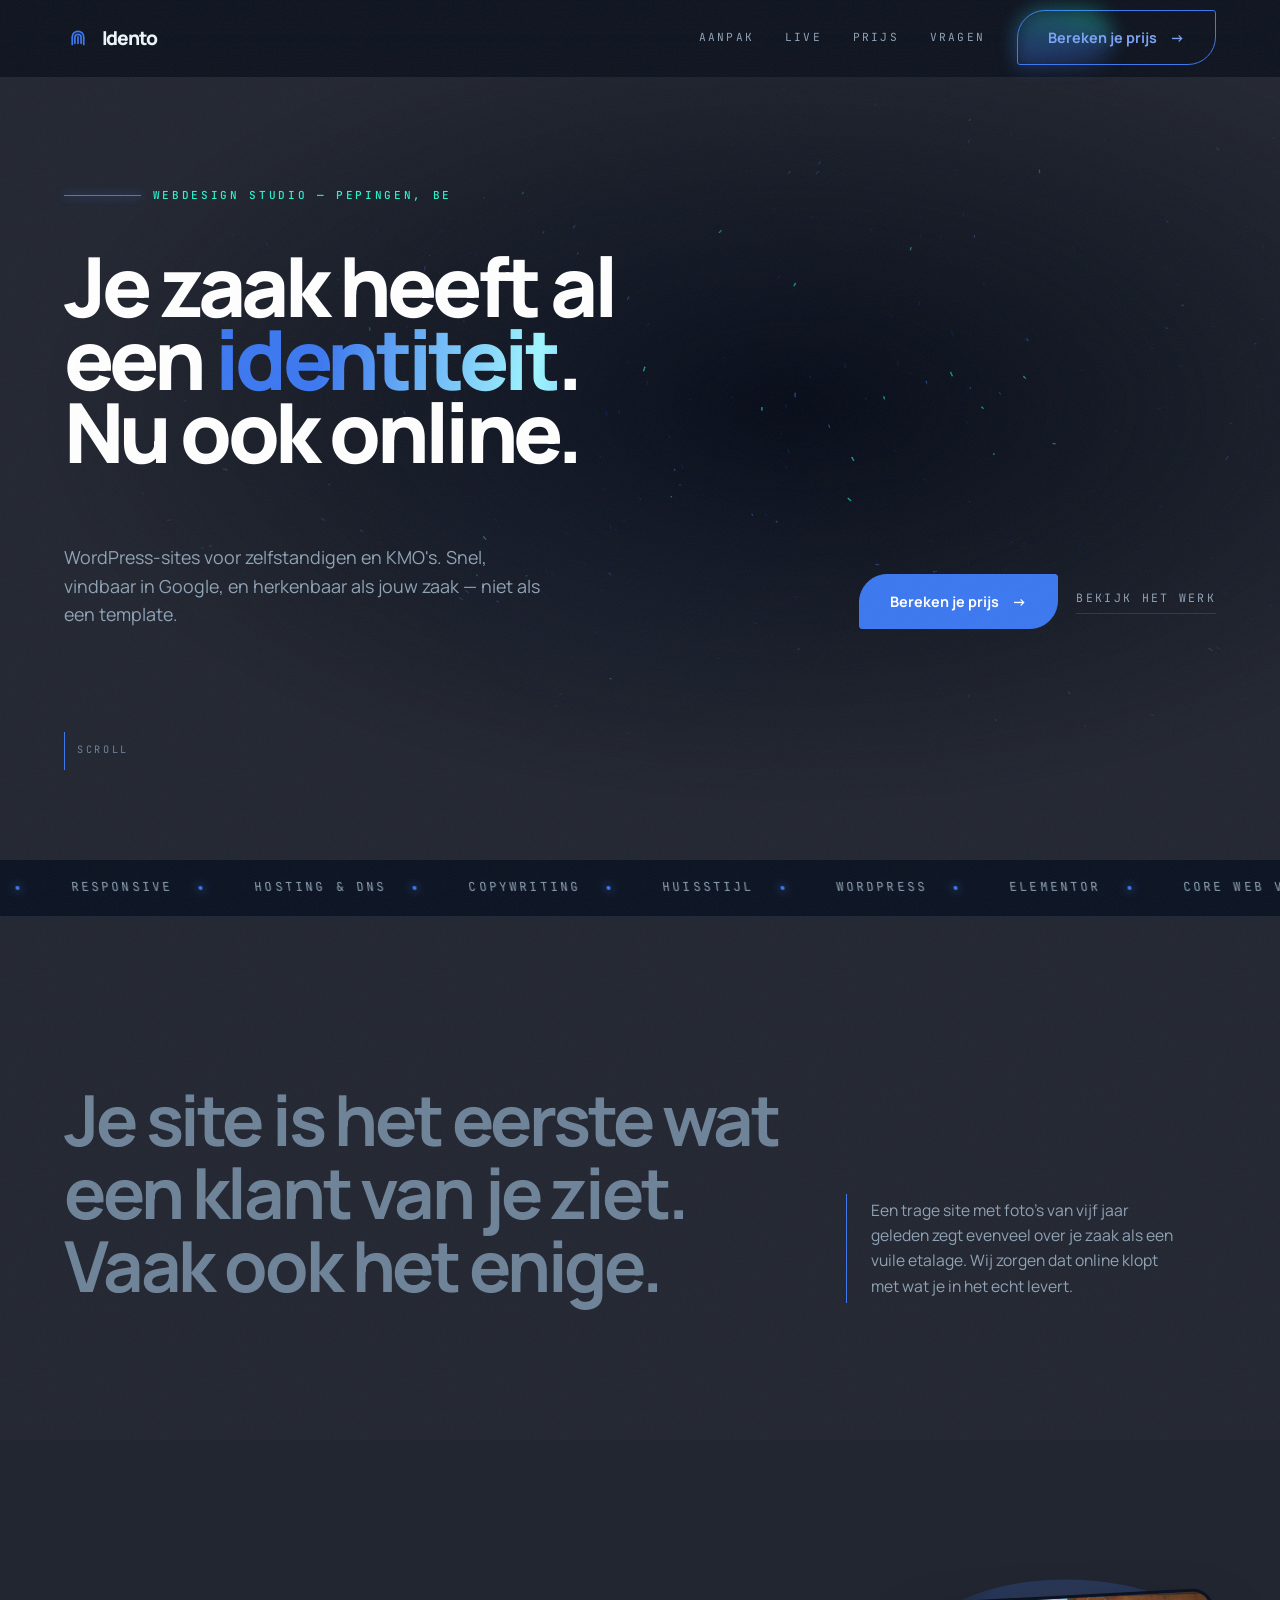
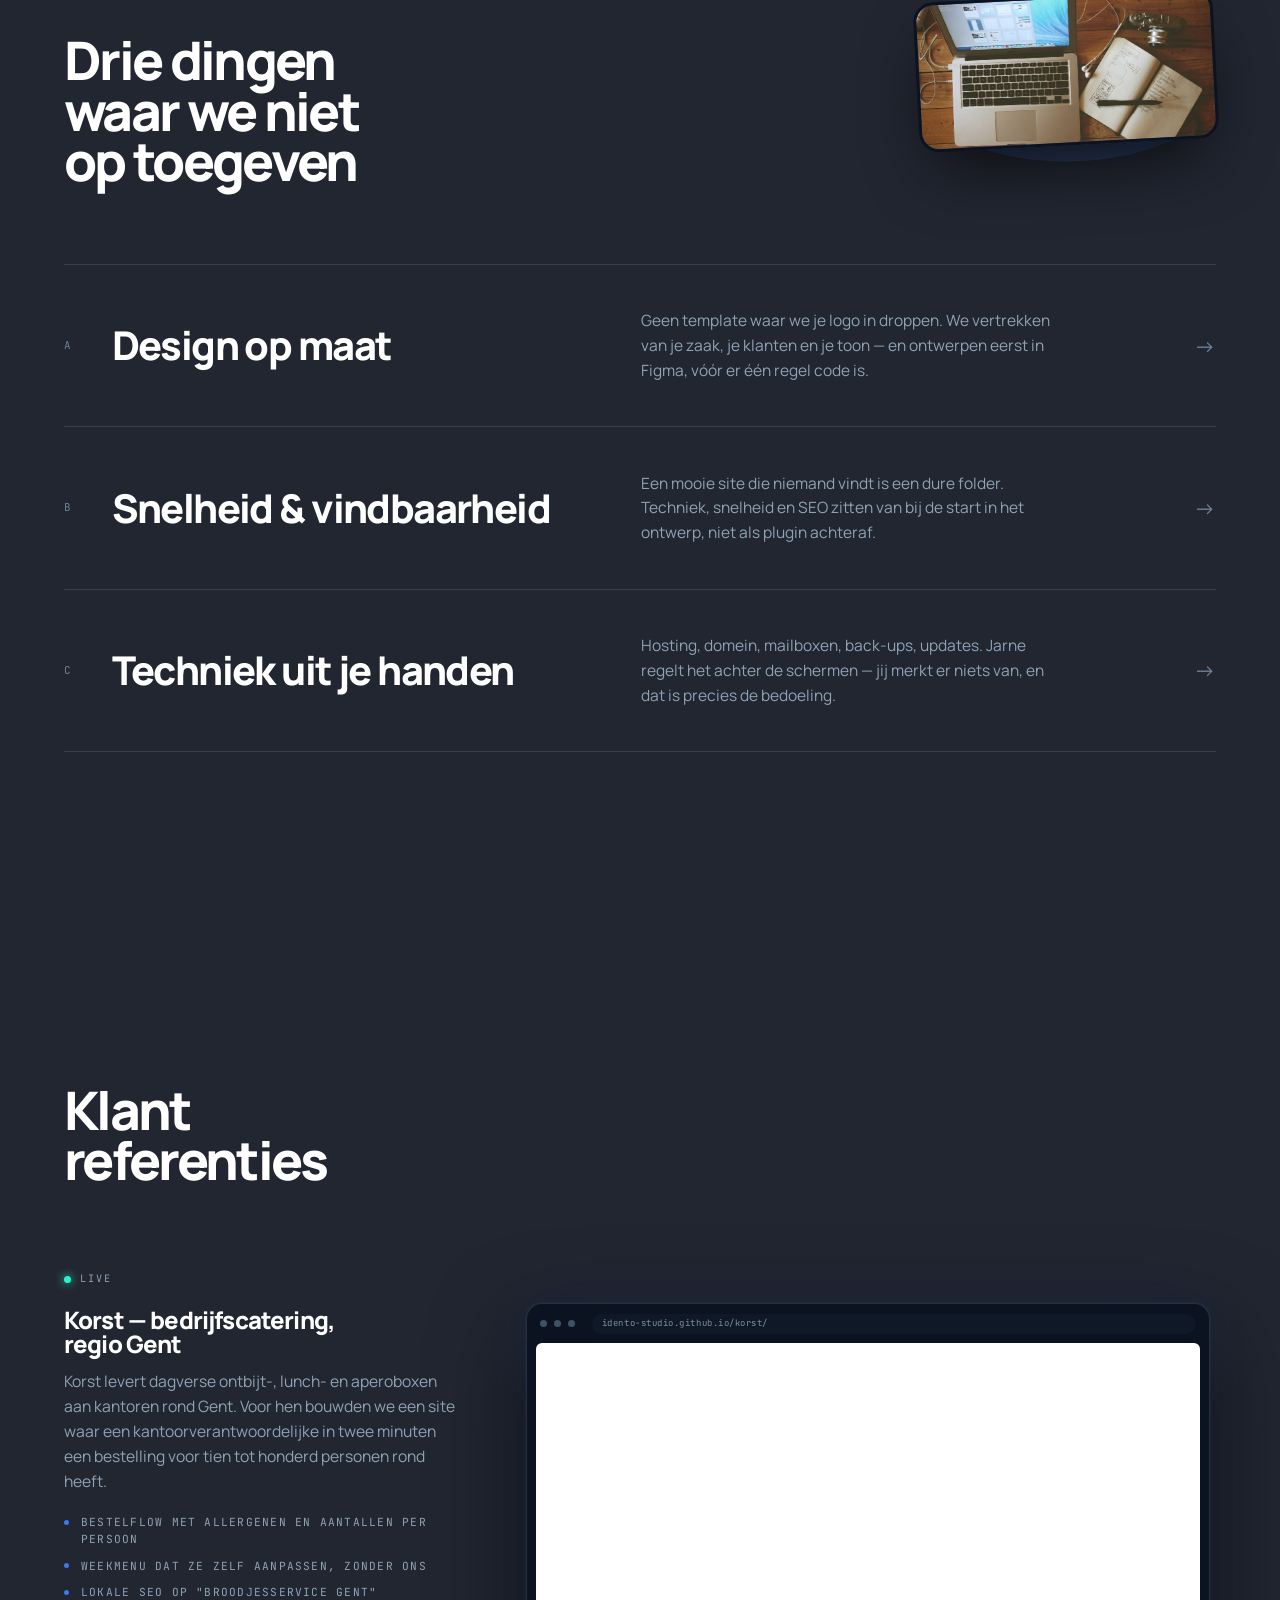
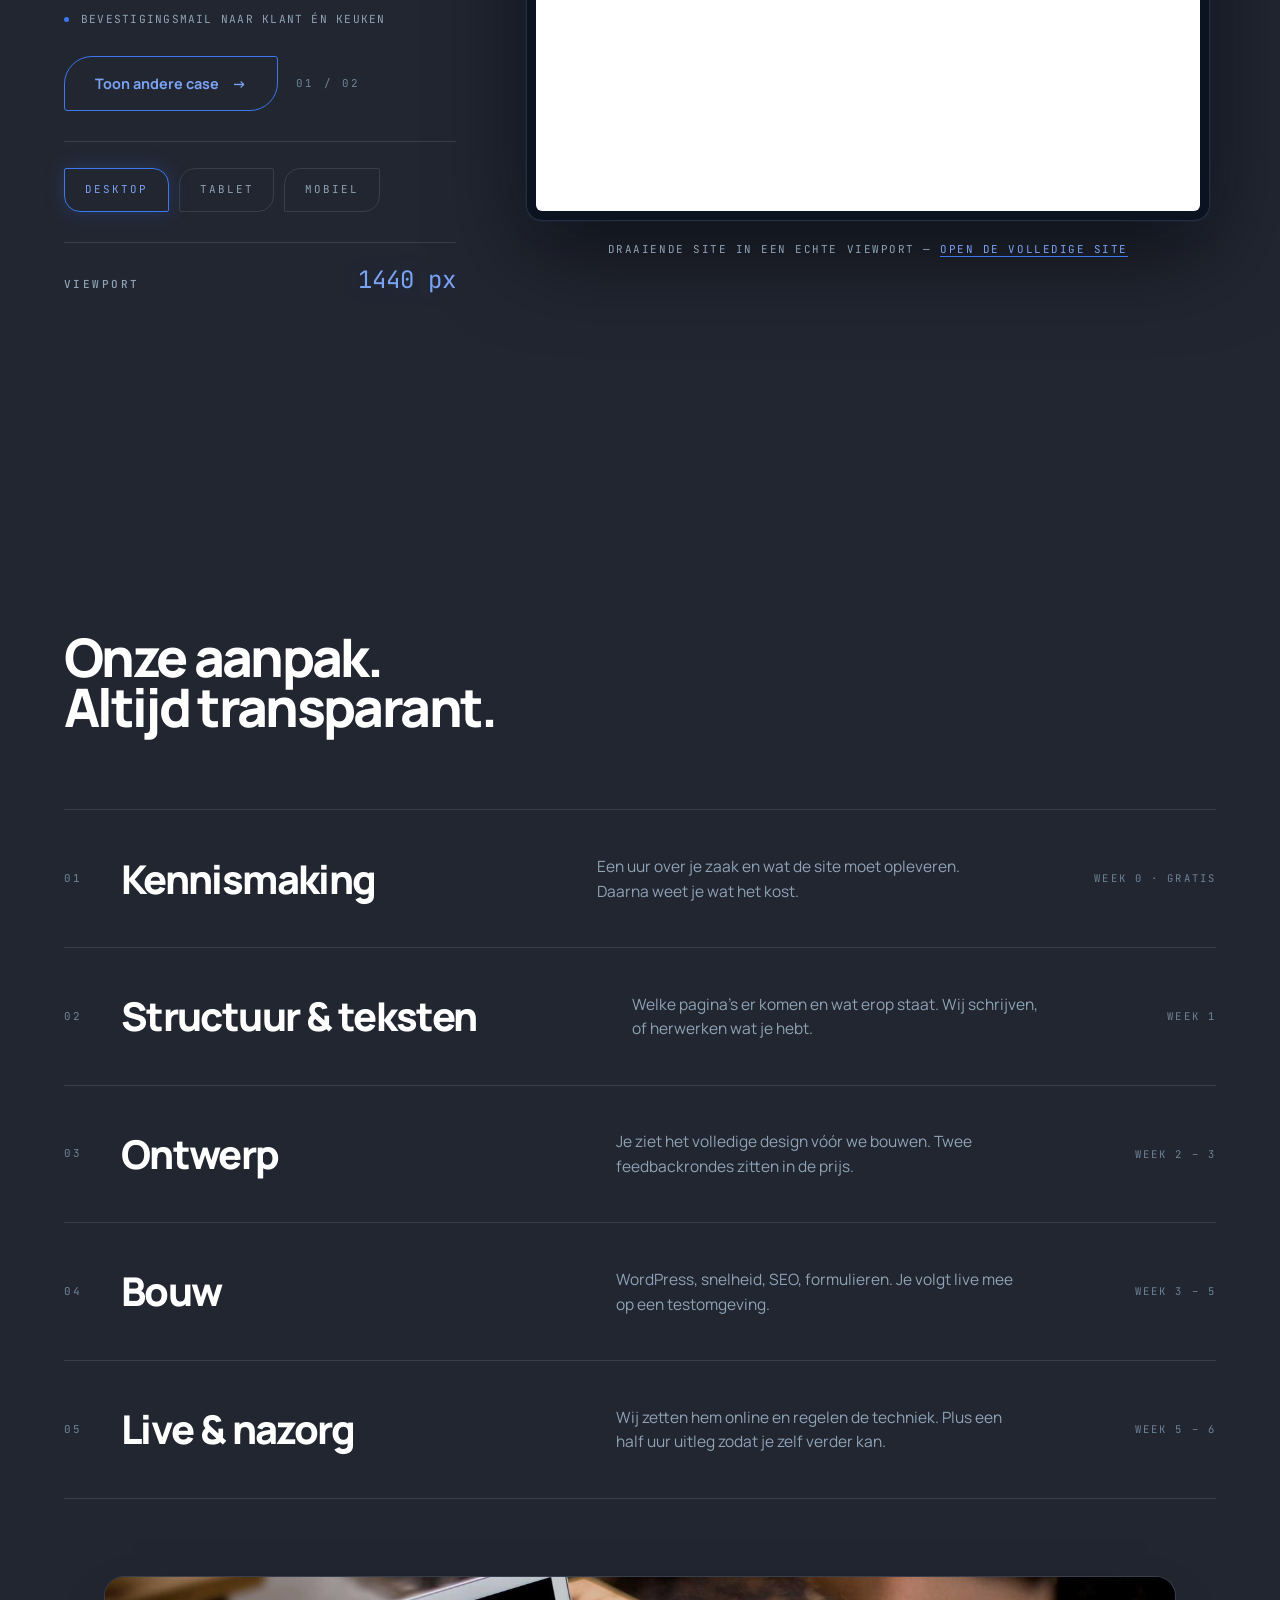
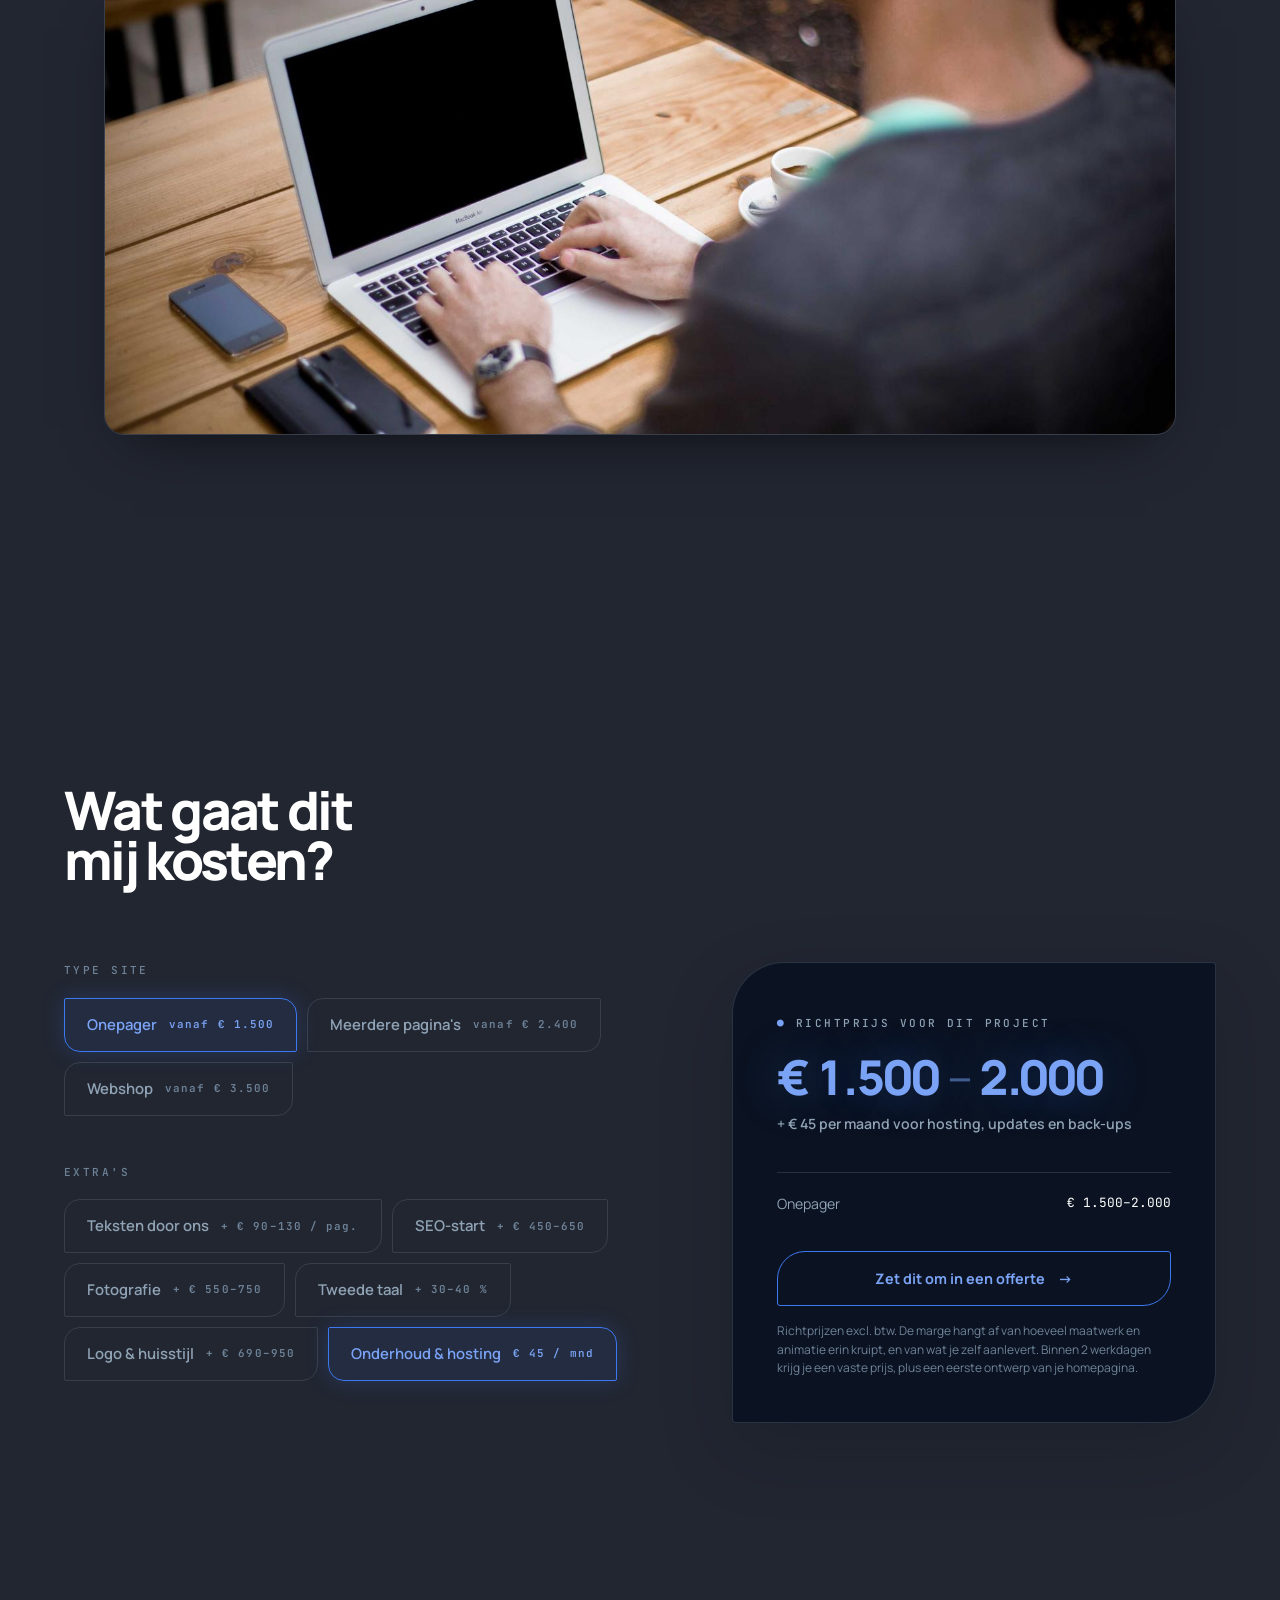
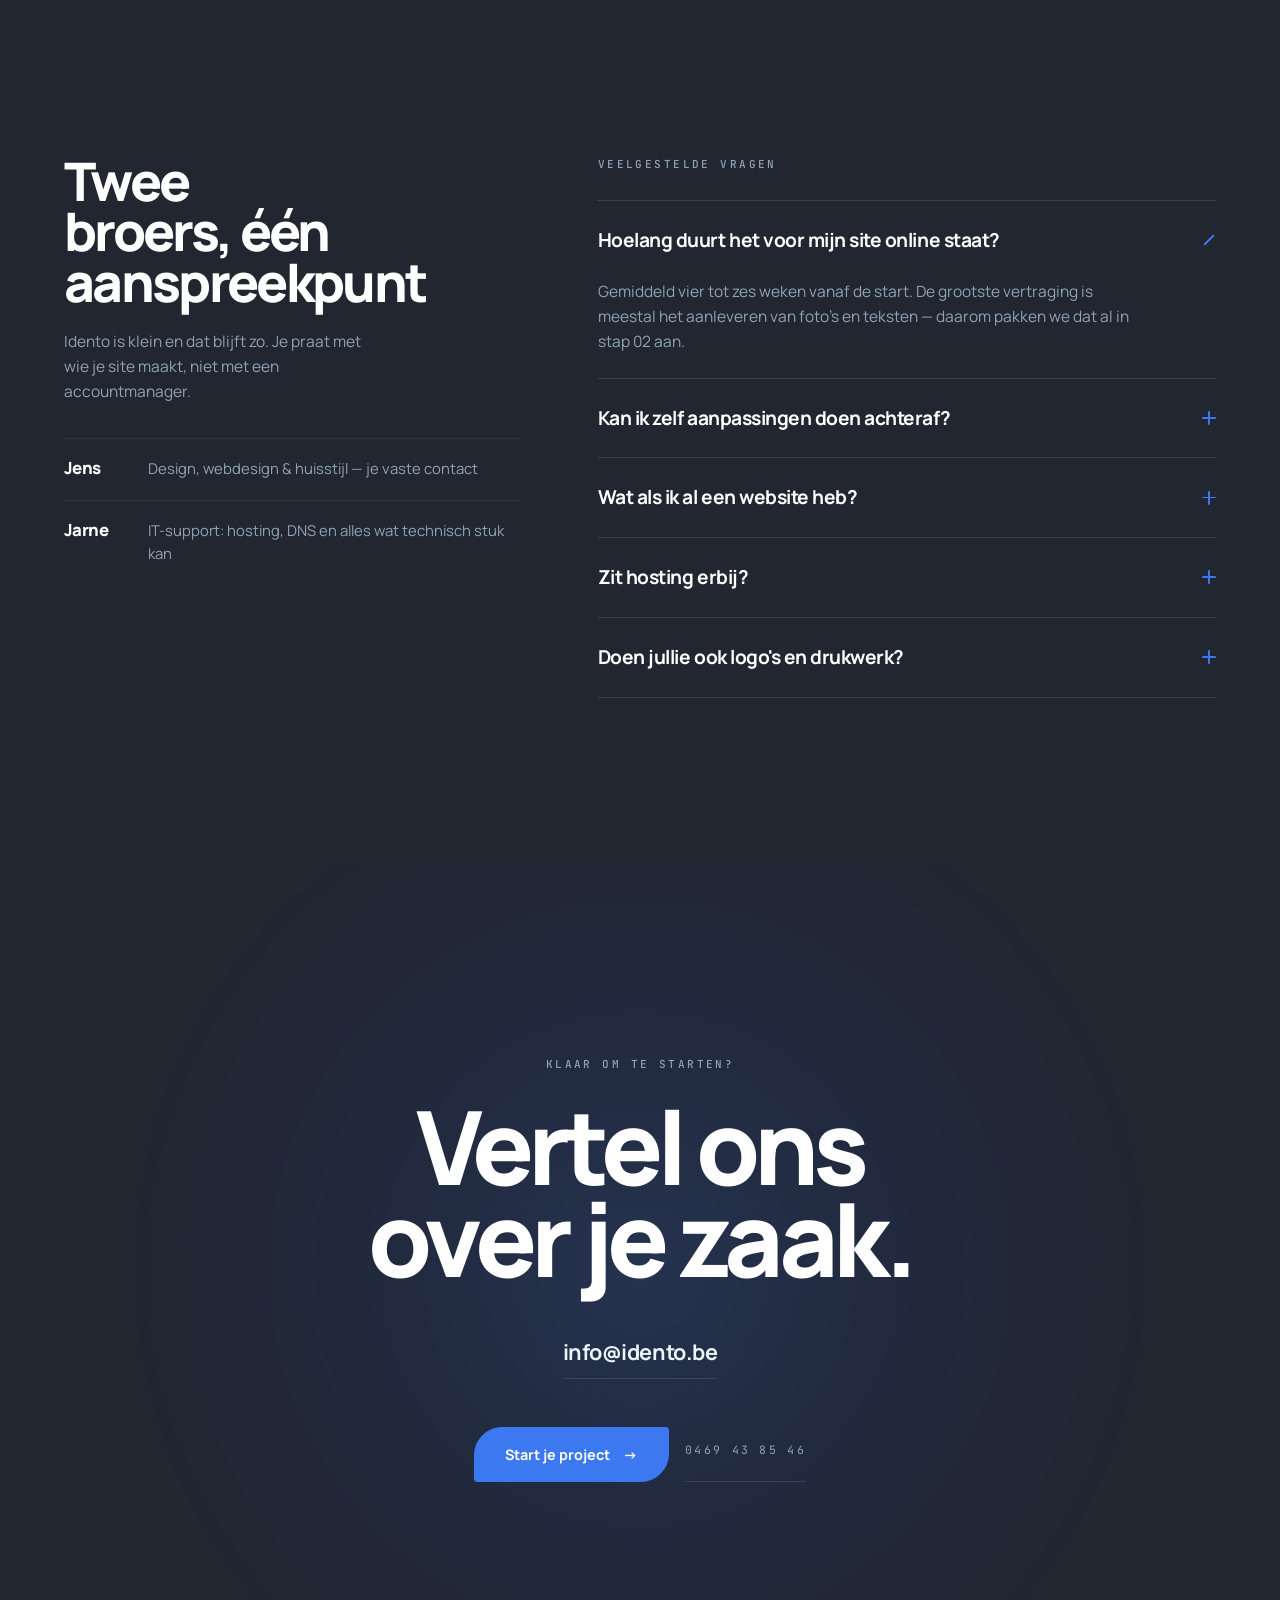
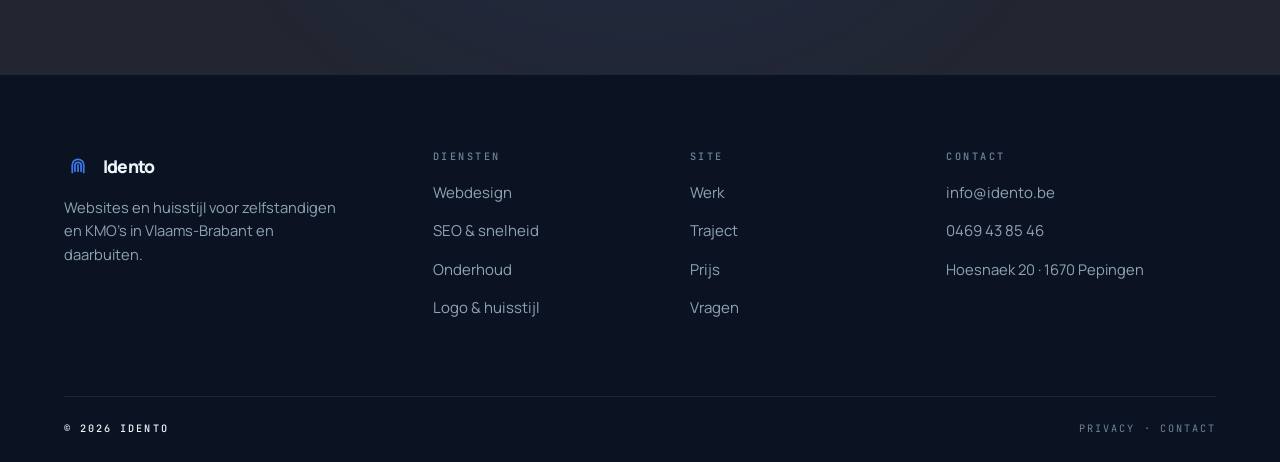
==== index.html @ 5d6c88ac "Verplaats de statement-foto naar de Aanpak-titel met speelse scroll-reveal De foto stond los in de l" ====
<!DOCTYPE html>
<html lang="nl">
<head>
  <meta charset="utf-8">
  <meta name="viewport" content="width=device-width, initial-scale=1, viewport-fit=cover">
  <title>Idento — websites voor zelfstandigen en KMO's</title>
  <meta name="description" content="Idento bouwt WordPress-websites voor zelfstandigen en KMO's in Vlaams-Brabant. Snel, vindbaar in Google en herkenbaar als jouw zaak. Bereken meteen je richtprijs.">
  <meta name="robots" content="index, follow">
  <link rel="canonical" href="https://idento.be/">
  <meta name="theme-color" content="#070D18">

  <!-- Open Graph -->
  <meta property="og:type" content="website">
  <meta property="og:site_name" content="Idento">
  <meta property="og:locale" content="nl_BE">
  <meta property="og:title" content="Idento — websites voor zelfstandigen en KMO's">
  <meta property="og:description" content="Je zaak heeft al een identiteit. Nu ook online. WordPress-sites die snel laden, scoren in Google en werken op elk scherm.">
  <meta property="og:url" content="https://idento.be/">
  <meta property="og:image" content="https://idento.be/assets/img/og-image.jpg">
  <meta property="og:image:width" content="1200">
  <meta property="og:image:height" content="630">

  <!-- Twitter/X -->
  <meta name="twitter:card" content="summary_large_image">
  <meta name="twitter:title" content="Idento — websites voor zelfstandigen en KMO's">
  <meta name="twitter:description" content="Je zaak heeft al een identiteit. Nu ook online.">
  <meta name="twitter:image" content="https://idento.be/assets/img/og-image.jpg">

  <!-- Favicons -->
  <link rel="icon" href="favicon.ico" sizes="any">
  <link rel="icon" href="assets/img/favicon.svg" type="image/svg+xml">
  <link rel="apple-touch-icon" href="assets/img/apple-touch-icon.png">
  <link rel="manifest" href="site.webmanifest">

  <link rel="preconnect" href="https://fonts.googleapis.com">
  <link rel="preconnect" href="https://fonts.gstatic.com" crossorigin>
  <link rel="stylesheet" href="https://fonts.googleapis.com/css2?family=Manrope:wght@400;500;700;800&family=JetBrains+Mono:wght@400;500;700&display=swap">

  <!-- Volgorde is belangrijk: brand → layout → components → pagina -->
  <link rel="stylesheet" href="assets/css/brand.css">
  <link rel="stylesheet" href="assets/css/layout.css">
  <link rel="stylesheet" href="assets/css/components.css">
  <link rel="stylesheet" href="assets/css/pages/home.css">

  <script type="application/ld+json">
  {
    "@context": "https://schema.org",
    "@type": "ProfessionalService",
    "@id": "https://idento.be/#bedrijf",
    "name": "Idento",
    "description": "Webdesignstudio voor zelfstandigen en KMO's: WordPress-websites, logo en huisstijl.",
    "url": "https://idento.be/",
    "email": "info@idento.be",
    "telephone": "+32469438546",
    "priceRange": "€€",
    "address": {
      "@type": "PostalAddress",
      "streetAddress": "Hoesnaek 20",
      "postalCode": "1670",
      "addressLocality": "Pepingen",
      "addressCountry": "BE"
    },
    "areaServed": "Vlaanderen",
    "founder": [
      { "@type": "Person", "name": "Jens De Koster" },
      { "@type": "Person", "name": "Jarne De Koster" }
    ]
  }
  </script>
</head>

<body>
  <a class="skip-link" href="#main">Naar de inhoud</a>

  <div class="progress-bar" aria-hidden="true"><div class="progress-bar-fill" id="progressFill"></div></div>
  <div class="grain" aria-hidden="true"></div>
  <div id="spot" aria-hidden="true" style="position:fixed;width:640px;height:640px;left:0;top:0;z-index:0;pointer-events:none;display:none;background:radial-gradient(circle,rgba(60,120,240,.075) 0%,rgba(60,120,240,0) 62%);transform:translate(-9999px,-9999px)"></div>

  <!-- ===================== NAV ===================== -->
  <header class="nav">
    <div class="wrap nav-inner">
      <a class="brand-mark" href="/">
        <svg width="28" height="28" viewBox="0 0 100 100" fill="none" stroke="#3C78F0" stroke-width="6.2" stroke-linecap="round" aria-hidden="true">
          <path d="M29.5 73 V46.5 A20.5 20.5 0 0 1 70.5 46.5 V73"/>
          <path d="M39 69 V48 A11 11 0 0 1 61 48 V69"/>
          <path d="M50 69 V46"/>
        </svg>
        Idento
      </a>
      <div class="nav-links">
        <nav class="nav-links-list" aria-label="Hoofdnavigatie">
          <a href="#aanpak">Aanpak</a>
          <a href="#live">Live</a>
          <a href="#prijs">Prijs</a>
          <a href="#vragen">Vragen</a>
        </nav>
        <div class="nav-cta">
          <a class="btn nav-pulse-btn" href="#prijs">Bereken je prijs <span class="arw">&rarr;</span></a>
        </div>
      </div>
    </div>
  </header>

  <main id="main">

    <!-- ===================== HERO ===================== -->
    <section class="hero" id="hero">
      <canvas id="field" aria-hidden="true"></canvas>
      <div class="wrap">
        <p class="eyebrow reveal">Webdesign studio — Pepingen, BE</p>

        <h1 class="h-xl" id="heroTitle">
          <span class="ln"><span>Je zaak heeft al</span></span>
          <span class="ln"><span>een <i class="sheen" style="font-style:normal">identiteit</i>.</span></span>
          <span class="ln"><span>Nu ook online.</span></span>
        </h1>

        <div class="hero-row">
          <p class="lead reveal">
            WordPress-sites voor zelfstandigen en KMO's. Snel, vindbaar in Google,
            en herkenbaar als jouw zaak — niet als een template.
          </p>
          <div class="hero-cta reveal">
            <a class="btn btn-primary" href="#prijs">Bereken je prijs <span class="arw">&rarr;</span></a>
            <a class="tlink" href="#live">Bekijk het werk</a>
          </div>
        </div>

        <p class="scroll-cue reveal"><span class="v"></span>Scroll</p>
      </div>
    </section>

    <!-- ===================== TICKER ===================== -->
    <div class="ticker" aria-hidden="true">
      <div class="tk" id="ticker">
        <span>WordPress</span><span>Elementor</span><span>Core Web Vitals</span><span>Technische SEO</span><span>Responsive</span><span>Hosting &amp; DNS</span><span>Copywriting</span><span>Huisstijl</span>
        <span>WordPress</span><span>Elementor</span><span>Core Web Vitals</span><span>Technische SEO</span><span>Responsive</span><span>Hosting &amp; DNS</span><span>Copywriting</span><span>Huisstijl</span>
      </div>
    </div>

    <!-- ===================== STATEMENT ===================== -->
    <section class="section">
      <div class="wrap stmt-grid">
        <h2 class="stmt" data-words data-hi="8,9,10">Je site is het eerste wat een klant van je ziet. Vaak ook het enige.</h2>
        <p class="stmt-note reveal">
          Een trage site met foto's van vijf jaar geleden zegt evenveel over je zaak
          als een vuile etalage. Wij zorgen dat online klopt met wat je in het echt levert.
        </p>
      </div>
    </section>

    <!-- ===================== 01 · AANPAK ===================== -->
    <section class="section" id="aanpak">
      <div class="wrap">
        <div class="section-head">
          <h2 class="h-lg reveal" style="max-width:13ch">Drie dingen waar we niet op toegeven</h2>
          <!-- Tijdelijke stockfoto ter goedkeuring — vervang door eigen ontwerpwerk zodra beschikbaar. -->
          <figure class="aanpak-photo" id="aanpakPhoto">
            <img src="assets/img/statement-design.jpg" alt="Schetsen van een website-ontwerp naast een laptop, zorgvuldig voorbereid vóór de bouw start" loading="lazy" width="1000" height="500">
          </figure>
        </div>

        <div class="rows">
          <article class="row reveal">
            <span class="idx">A</span>
            <h3>Design op maat</h3>
            <p>Geen template waar we je logo in droppen. We vertrekken van je zaak, je klanten en je toon — en ontwerpen eerst in Figma, vóór er één regel code is.</p>
            <span class="go" aria-hidden="true">&rarr;</span>
          </article>
          <article class="row reveal">
            <span class="idx">B</span>
            <h3>Snelheid &amp; vindbaarheid</h3>
            <p>Een mooie site die niemand vindt is een dure folder. Techniek, snelheid en SEO zitten van bij de start in het ontwerp, niet als plugin achteraf.</p>
            <span class="go" aria-hidden="true">&rarr;</span>
          </article>
          <article class="row reveal">
            <span class="idx">C</span>
            <h3>Techniek uit je handen</h3>
            <p>Hosting, domein, mailboxen, back-ups, updates. Jarne regelt het achter de schermen — jij merkt er niets van, en dat is precies de bedoeling.</p>
            <span class="go" aria-hidden="true">&rarr;</span>
          </article>
        </div>
      </div>
    </section>

    <!-- ===================== 02 · LIVE CASE ===================== -->
    <section class="section" id="live">
      <div class="wrap">
        <div class="section-head">
          <h2 class="h-lg reveal" style="max-width:11ch">Klant referenties</h2>
        </div>

        <div class="demo">
          <div class="demo-side reveal">
            <span class="demo-tag"><span class="live-dot"></span>Live</span>
            <h3 class="case-title" id="caseTitle">Korst — bedrijfscatering, regio Gent</h3>
            <p id="caseDesc">Korst levert dagverse ontbijt-, lunch- en aperoboxen aan kantoren rond Gent.</p>
            <ul class="case-facts" id="caseFacts"></ul>

            <div class="case-nav">
              <button class="btn" id="caseNext" type="button">Toon andere case <span class="arw">&rarr;</span></button>
              <span class="case-count" id="caseCount">01 / 02</span>
            </div>

            <div class="case-split"></div>

            <div class="dev-chips" role="group" aria-label="Kies een schermformaat">
              <button class="dchip is-on" type="button" data-device="desktop">Desktop</button>
              <button class="dchip" type="button" data-device="tablet">Tablet</button>
              <button class="dchip" type="button" data-device="mobile">Mobiel</button>
            </div>
            <div class="readout">
              <span class="mono">Viewport</span>
              <span class="w" id="viewportWidth">1440 px</span>
            </div>
          </div>

          <div class="stage">
            <div class="frame is-desktop" id="caseFrame">
              <div class="bezel">
                <div class="chrome" aria-hidden="true"><i></i><i></i><i></i><span class="url">idento-studio.github.io/korst/</span></div>
                <div class="vp" id="caseViewport">
                  <div class="notch" aria-hidden="true"></div>
                  <iframe id="caseSite" title="Live voorbeeld van een gerealiseerd project" loading="lazy" referrerpolicy="no-referrer"></iframe>
                </div>
              </div>
              <p class="fallback">Draaiende site in een echte viewport — <a id="caseLink" href="https://idento-studio.github.io/korst/" target="_blank" rel="noopener">open de volledige site</a></p>
            </div>
          </div>
        </div>
      </div>
    </section>

    <!-- ===================== 03 · TRAJECT ===================== -->
    <section class="section" id="traject">
      <div class="wrap">
        <div class="section-head">
          <h2 class="h-lg reveal" style="max-width:13ch">Onze aanpak. Altijd transparant.</h2>
        </div>

        <div class="rows">
          <article class="row reveal"><span class="idx">01</span><h3>Kennismaking</h3>
            <p>Een uur over je zaak en wat de site moet opleveren. Daarna weet je wat het kost.</p><span class="meta">Week 0 · gratis</span></article>
          <article class="row reveal"><span class="idx">02</span><h3>Structuur &amp; teksten</h3>
            <p>Welke pagina's er komen en wat erop staat. Wij schrijven, of herwerken wat je hebt.</p><span class="meta">Week 1</span></article>
          <article class="row reveal"><span class="idx">03</span><h3>Ontwerp</h3>
            <p>Je ziet het volledige design vóór we bouwen. Twee feedbackrondes zitten in de prijs.</p><span class="meta">Week 2 – 3</span></article>
          <article class="row reveal"><span class="idx">04</span><h3>Bouw</h3>
            <p>WordPress, snelheid, SEO, formulieren. Je volgt live mee op een testomgeving.</p><span class="meta">Week 3 – 5</span></article>
          <article class="row reveal"><span class="idx">05</span><h3>Live &amp; nazorg</h3>
            <p>Wij zetten hem online en regelen de techniek. Plus een half uur uitleg zodat je zelf verder kan.</p><span class="meta">Week 5 – 6</span></article>
        </div>

        <!-- Tijdelijke stockfoto ter goedkeuring — vervang door eigen klant-/werkfoto zodra beschikbaar. -->
        <figure class="media-banner reveal">
          <img src="assets/img/traject-mensen.jpg" alt="Iemand werkt op een laptop aan een terras, met koffie binnen handbereik" loading="lazy" width="1600" height="1000">
        </figure>
      </div>
    </section>


    <!-- ===================== 05 · PRIJS ===================== -->
    <section class="section" id="prijs">
      <div class="wrap">
        <div class="section-head">
          <h2 class="h-lg reveal" style="max-width:12ch">Wat gaat dit mij kosten?</h2>
        </div>

        <div class="calc">
          <div class="reveal">
            <fieldset class="calc-field">
              <div class="calc-label"><span class="mono">Type site</span></div>
              <div class="chips">
                <label class="chip"><input type="radio" name="sitetype" id="typeOne" value="one" checked><span>Onepager <em>vanaf € 1.500</em></span></label>
                <label class="chip"><input type="radio" name="sitetype" id="typeMulti" value="multi"><span>Meerdere pagina's <em>vanaf € 2.400</em></span></label>
                <label class="chip"><input type="radio" name="sitetype" id="typeShop" value="shop"><span>Webshop <em>vanaf € 3.500</em></span></label>
              </div>
            </fieldset>

            <fieldset class="calc-field" id="calcPagesField">
              <div class="calc-label"><span class="mono">Aantal pagina's</span><span class="rng-val" id="calcPagesOut">05</span></div>
              <input type="range" id="calcPages" min="1" max="12" value="5" step="1" aria-label="Aantal pagina's">
              <div class="rng-cap"><span class="mono">01</span><span class="mono">12+</span></div>
            </fieldset>

            <fieldset class="calc-field">
              <div class="calc-label"><span class="mono">Extra's</span></div>
              <div class="chips">
                <label class="chip"><input type="checkbox" id="optCopy"><span>Teksten door ons <em>+ € 90–130 / pag.</em></span></label>
                <label class="chip"><input type="checkbox" id="optSeo"><span>SEO-start <em>+ € 450–650</em></span></label>
                <label class="chip"><input type="checkbox" id="optPhoto"><span>Fotografie <em>+ € 550–750</em></span></label>
                <label class="chip"><input type="checkbox" id="optLang"><span>Tweede taal <em>+ 30–40 %</em></span></label>
                <label class="chip"><input type="checkbox" id="optLogo"><span>Logo &amp; huisstijl <em>+ € 690–950</em></span></label>
                <label class="chip"><input type="checkbox" id="optCare" checked><span>Onderhoud &amp; hosting <em>€ 45 / mnd</em></span></label>
              </div>
            </fieldset>
          </div>

          <aside class="quote-box reveal">
            <span class="mono"><span class="c">●</span> Richtprijs voor dit project</span>
            <div class="big-price"><span id="priceLow">€ 1.500</span><i>–</i><span id="priceHigh">2.000</span></div>
            <p class="sub-price" id="calcMonthly">+ € 45 per maand voor hosting, updates en back-ups</p>
            <div class="spec" id="calcSpec"></div>
            <a class="btn" href="contact/">Zet dit om in een offerte <span class="arw">&rarr;</span></a>
            <p class="fine">Richtprijzen excl. btw. De marge hangt af van hoeveel maatwerk en animatie erin kruipt, en van wat je zelf aanlevert. Binnen 2 werkdagen krijg je een vaste prijs, plus een eerste ontwerp van je homepagina.</p>
          </aside>
        </div>
      </div>
    </section>

    <!-- ===================== 06 · WIE + VRAGEN ===================== -->
    <section class="section" id="vragen">
      <div class="wrap split">
        <div>
          <h2 class="h-lg reveal" style="max-width:11ch">Twee broers, één aanspreekpunt</h2>
          <p class="reveal" style="margin-top:22px;max-width:36ch;color:var(--text-muted);font-size:.97rem">
            Idento is klein en dat blijft zo. Je praat met wie je site maakt, niet met een accountmanager.
          </p>
          <div class="who reveal">
            <div><b>Jens</b><span>Design, webdesign &amp; huisstijl — je vaste contact</span></div>
            <div><b>Jarne</b><span>IT-support: hosting, DNS en alles wat technisch stuk kan</span></div>
          </div>
        </div>

        <div>
          <p class="mono reveal" style="margin-bottom:26px">Veelgestelde vragen</p>
          <div class="faq-list reveal">
            <details class="faq-item" open>
              <summary><span class="q">Hoelang duurt het voor mijn site online staat?</span><span class="faq-chevron" aria-hidden="true"></span></summary>
              <p>Gemiddeld vier tot zes weken vanaf de start. De grootste vertraging is meestal het aanleveren van foto's en teksten — daarom pakken we dat al in stap 02 aan.</p>
            </details>
            <details class="faq-item">
              <summary><span class="q">Kan ik zelf aanpassingen doen achteraf?</span><span class="faq-chevron" aria-hidden="true"></span></summary>
              <p>Ja. We bouwen in WordPress met Elementor. Bij de oplevering krijg je een half uur uitleg plus een korte video. Een tekst wijzigen of een foto vervangen doe je daarna zelf in vijf minuten.</p>
            </details>
            <details class="faq-item">
              <summary><span class="q">Wat als ik al een website heb?</span><span class="faq-chevron" aria-hidden="true"></span></summary>
              <p>Dan verhuizen we alles: domeinnaam, mailboxen en de pagina's die het goed doen in Google. Je oude site blijft online tot de nieuwe klaar is, dus je bent geen dag onbereikbaar.</p>
            </details>
            <details class="faq-item">
              <summary><span class="q">Zit hosting erbij?</span><span class="faq-chevron" aria-hidden="true"></span></summary>
              <p>Optioneel, aan € 45 per maand: hosting, dagelijkse back-ups, updates, beveiliging en kleine aanpassingen. Liever bij je huidige hostingpartij blijven? Ook goed.</p>
            </details>
            <details class="faq-item">
              <summary><span class="q">Doen jullie ook logo's en drukwerk?</span><span class="faq-chevron" aria-hidden="true"></span></summary>
              <p>Jazeker — logo, huisstijl, visitekaartjes, banners en borden via vaste drukpartners, met levering. Handig als je in één keer alles gelijk wil trekken.</p>
            </details>
          </div>
        </div>
      </div>
    </section>

    <!-- ===================== SLOT-CTA ===================== -->
    <section class="section cta-section" id="contact">
      <div class="cta-halo" aria-hidden="true"></div>
      <div class="wrap">
        <p class="mono reveal">Klaar om te starten?</p>
        <h2 class="h-xl reveal" style="margin-top:26px">Vertel ons over je zaak.</h2>
        <a class="cta-mail reveal" href="mailto:info@idento.be">info@idento.be</a>
        <div class="cta-actions reveal">
          <a class="btn btn-primary" href="contact/">Start je project <span class="arw">&rarr;</span></a>
          <a class="tlink" href="tel:+32469438546">0469 43 85 46</a>
        </div>
      </div>
    </section>

  </main>

  <!-- ===================== FOOTER ===================== -->
  <footer>
    <div class="wrap">
      <div class="footer-grid">
        <div>
          <div class="footer-mark">
            <svg width="28" height="28" viewBox="0 0 100 100" fill="none" stroke="#3C78F0" stroke-width="6.2" stroke-linecap="round" aria-hidden="true">
              <path d="M29.5 73 V46.5 A20.5 20.5 0 0 1 70.5 46.5 V73"/>
              <path d="M39 69 V48 A11 11 0 0 1 61 48 V69"/>
              <path d="M50 69 V46"/>
            </svg>
            <strong>Idento</strong>
          </div>
          <p style="font-size:.92rem;max-width:32ch">Websites en huisstijl voor zelfstandigen en KMO's in Vlaams-Brabant en daarbuiten.</p>
        </div>
        <div>
          <h4>Diensten</h4>
          <ul>
            <li><a href="#aanpak">Webdesign</a></li>
            <li><a href="#aanpak">SEO &amp; snelheid</a></li>
            <li><a href="#aanpak">Onderhoud</a></li>
            <li><a href="#aanpak">Logo &amp; huisstijl</a></li>
          </ul>
        </div>
        <div>
          <h4>Site</h4>
          <ul>
            <li><a href="#live">Werk</a></li>
            <li><a href="#traject">Traject</a></li>
            <li><a href="#prijs">Prijs</a></li>
            <li><a href="#vragen">Vragen</a></li>
          </ul>
        </div>
        <div>
          <h4>Contact</h4>
          <ul>
            <li><a href="mailto:info@idento.be">info@idento.be</a></li>
            <li><a href="tel:+32469438546">0469 43 85 46</a></li>
            <li><span style="font-size:.92rem">Hoesnaek 20 · 1670 Pepingen</span></li>
          </ul>
        </div>
      </div>
      <div class="footer-inner">
        <strong>© 2026 Idento</strong>
        <span class="footer-legal"><a href="privacy/">Privacy</a> · <a href="contact/">Contact</a></span>
      </div>
    </div>
  </footer>

  <script src="assets/js/site.js" defer></script>
  <script src="assets/js/home.js" defer></script>
</body>
</html>
---- assets/css/brand.css ----
/* ==========================================================================
   brand.css — de merkbasis van de site.
   Enige plek waar kleuren, fonts, spacing en radii gedefinieerd worden.
   Wijzig hier en de hele site volgt. Bevat GEEN component- of paginastijlen.

   ── HUISSTIJL IDENTO ─────────────────────────────────────────────────────
   Het schermaccent is een verzadigd blauw (#3C78F0), losgekoppeld van het
   fluo cyaan uit het merkboek. Voor drukwerk gebruik je de merkboek-waarden:
       Sky #1BA8E0 · Teal #2EC4B6 · Deep Navy #0A1A2F · Paper #F7F8F9

   De gradient sky → teal is voorbehouden aan het merk-icoon. Gebruik hem
   nooit als achtergrondvulling of decoratief element elders. In de UI komt
   het blauw terug als volle kleur.
   ========================================================================== */

:root {
  color-scheme: dark;

  /* — Palette — */
  --navy-950: #04070E;
  --navy-900: #222631;   /* hoofdachtergrond */
  --navy-800: #0B1322;   /* verhoogde vlakken */
  --navy-700: #0D1626;
  --flu-300:  #7AA3F5;   /* lichte tint — enkel voor leestekst op donker */
  --flu-500:  #3C78F0;   /* accentblauw — scherm */
  --flu-600:  #1257E3;
  --flu-700:  #1243A5;   /* leesbaar blauw op een lichte ondergrond */
  --mint-500: #25F5CE;   /* fluo teal — scherm */
  --mint-700: #0FA894;
  --paper-50: #EFF4F8;   /* lichte secties */
  --paper-0:  #FFFFFF;
  --steel-100: #EDF5FA;
  --steel-300: #8FA3B5;
  --steel-500: #6E8398;
  --steel-700: #4E6274;
  --steel-800: #5B6E7F;
  --ink-900:  #08121C;   /* tekst op licht */
  --wine-600: #FF6B6B;   /* fout */
  --wine-700: #E14B4B;

  /* — Semantische rollen (donkere basis) — */
  --bg: var(--navy-900);
  --surface: var(--navy-800);
  --surface-subtle: var(--navy-700);
  --surface-raised: var(--navy-800);
  --text: var(--steel-100);
  --text-strong: #FFFFFF;
  --text-muted: var(--steel-300);
  --border: rgba(143, 163, 181, 0.2);
  --accent: var(--flu-500);
  --accent-ink: var(--flu-300);     /* accent voor leestekst op --bg: 6:1 — --flu-500 zelf haalt maar ~3,7:1 */
  --brand: var(--flu-500);

  /* — Rollen op de "inverse" vlakken (nav, footer, page-header, info-card).
       Bij Idento zijn die óók donker, maar een tint lichter dan de pagina. — */
  --inverse-bg: var(--navy-800);
  --inverse-bg-strong: var(--navy-950);
  --inverse-text: var(--steel-100);
  --inverse-text-emphasis: #FFFFFF;
  --inverse-text-muted: var(--steel-300);
  --inverse-text-soft: var(--steel-500);
  --inverse-text-dim: rgba(237, 245, 250, 0.62);
  --inverse-text-bright: rgba(237, 245, 250, 0.86);
  --accent-inverse: var(--mint-500);
  --muted-accent: var(--steel-500);

  /* — Status — */
  --success: var(--mint-500);
  --success-strong: var(--mint-500);
  --success-veil: rgba(37, 245, 206, 0.08);
  --danger: var(--wine-600);
  --danger-strong: var(--wine-600);
  --danger-veil: rgba(255, 107, 107, 0.1);
  --danger-veil-soft: rgba(255, 107, 107, 0.07);
  --danger-ring: rgba(255, 107, 107, 0.4);

  /* — Doorschijnende laagjes — */
  --inverse-veil-nav: rgba(7, 13, 24, 0.68);
  --inverse-border-soft: rgba(143, 163, 181, 0.32);
  --inverse-underline: rgba(143, 163, 181, 0.35);
  --inverse-hover: rgba(60, 120, 240, 0.08);
  --inverse-hairline: rgba(143, 163, 181, 0.16);
  --hairline: rgba(143, 163, 181, 0.14);

  /* — Gloed rond het accent — */
  --accent-veil: rgba(60, 120, 240, 0.22);
  --accent-veil-strong: rgba(60, 120, 240, 0.4);
  --accent-shadow: rgba(60, 120, 240, 0.35);
  --accent-shadow-strong: rgba(60, 120, 240, 0.5);
  --accent-ring: rgba(37, 245, 206, 0.6);
  --brand-veil: rgba(18, 87, 227, 0.28);
  --sheen: rgba(255, 255, 255, 0.55);
  --glow: 0 0 34px rgba(60, 120, 240, 0.28);

  /* — Type — */
  --font-display: "Manrope", -apple-system, BlinkMacSystemFont, "Segoe UI", system-ui, sans-serif;
  --font-body: "Manrope", -apple-system, BlinkMacSystemFont, "Segoe UI", system-ui, sans-serif;
  --font-mono: "JetBrains Mono", ui-monospace, SFMono-Regular, Menlo, monospace;

  --fs-eyebrow: 0.69rem;   /* mono, uppercase, letterspaced */
  --fs-small: 0.9375rem;
  --fs-body: 1.0625rem;
  --fs-lead: 1.15rem;
  --fs-h3: clamp(1.22rem, 1.05rem + 0.8vw, 1.5rem);
  --fs-h2: clamp(1.95rem, 1.4rem + 2.4vw, 3.4rem);
  --fs-h1: clamp(2.2rem, 1.5rem + 4.6vw, 5.25rem);

  /* — Spacing — */
  --sp-1: 0.25rem;
  --sp-2: 0.5rem;
  --sp-3: 0.75rem;
  --sp-4: 1rem;
  --sp-5: 1.5rem;
  --sp-6: 2rem;
  --sp-7: 3rem;
  --sp-8: 4.5rem;
  --sp-9: 6.5rem;
  --sp-10: 9rem;

  /* — Vorm — "petal": rond linksboven en rechtsonder, scherp op de andere
       twee hoeken. Bij hover kantelt de vorm naar de -alt variant. Dit is
       de vormtaal van alles wat klikbaar is. — */
  --petal: 28px 3px 28px 3px;
  --petal-alt: 3px 28px 3px 28px;
  --petal-s: 16px 2px 16px 2px;
  --petal-s-alt: 2px 16px 2px 16px;
  --radius-sm: 4px;
  --radius-md: 14px;
  --radius-lg: 20px;

  --shadow-soft: 0 22px 60px -30px rgba(0, 0, 0, 0.8);
  --shadow-lift: 0 30px 70px -22px rgba(0, 0, 0, 0.85);
  --ease: cubic-bezier(0.16, 1, 0.3, 1);
}

*, *::before, *::after { box-sizing: border-box; }
html { scroll-behavior: smooth; }
body {
  margin: 0;
  background: var(--bg);
  color: var(--text);
  font-family: var(--font-body);
  font-size: var(--fs-body);
  line-height: 1.6;
  -webkit-font-smoothing: antialiased;
  overflow-x: hidden;
}
img { max-width: 100%; display: block; }
a { color: inherit; }
h1, h2, h3, h4 {
  font-family: var(--font-display);
  color: var(--text-strong);
  margin: 0;
  text-wrap: balance;
  font-weight: 800;
  letter-spacing: -0.04em;
  line-height: 1.02;
}
p { margin: 0; }
ul { margin: 0; padding: 0; list-style: none; }
button { font: inherit; color: inherit; background: none; border: none; cursor: pointer; }
section { scroll-margin-top: 5.5rem; }
::selection { background: var(--accent); color: var(--bg); }

a:focus-visible, button:focus-visible, summary:focus-visible, input:focus-visible {
  outline: 2px solid var(--accent-inverse);
  outline-offset: 3px;
  border-radius: 3px;
}
---- assets/css/layout.css ----
/* ==========================================================================
   layout.css — site-chrome & structuur die op ELKE pagina hetzelfde is:
   container, nav, footer, sectie-ritme, lichte secties, scroll-progressbar,
   reveal-animatie.
   ========================================================================== */

/* — Skip link — */
.skip-link {
  position: absolute;
  top: -3rem;
  left: var(--sp-4);
  z-index: 100;
  background: var(--accent);
  color: var(--text-strong);
  padding: 0.7rem 1.2rem;
  border-radius: var(--radius-sm);
  font-size: var(--fs-small);
  font-weight: 700;
  text-decoration: none;
  transition: top 0.2s var(--ease);
}
.skip-link:focus { top: var(--sp-4); }


/* — Container — */
.wrap {
  width: 100%;
  max-width: 1320px;
  margin-inline: auto;
  padding-inline: clamp(20px, 5vw, 80px);
}


/* — Sectie-ritme — */
.section { padding-block: clamp(84px, 13vw, 190px); position: relative; }
.section > .wrap { position: relative; z-index: 1; }
.section-head {
  display: flex;
  justify-content: space-between;
  align-items: flex-end;
  gap: var(--sp-5);
  flex-wrap: wrap;
  margin-bottom: clamp(40px, 6vw, 86px);
}
.section-head h2 { font-size: var(--fs-h2); }
.section-head p { color: var(--text-muted); font-size: var(--fs-small); max-width: 34ch; }
.section-alt { background: var(--surface); }


/* — Page header — compacte kop voor subpagina's (niet op de homepage) — */
.page-header {
  position: relative;
  padding-top: calc(4.75rem + var(--sp-8));
  padding-bottom: var(--sp-8);
  background: var(--inverse-bg);
  color: var(--inverse-text);
  overflow: hidden;
}
.page-header::after {
  content: "";
  position: absolute;
  inset: 0;
  background:
    radial-gradient(60% 90% at 12% 0%, var(--accent-veil), transparent 65%),
    radial-gradient(50% 80% at 95% 100%, var(--brand-veil), transparent 70%);
  pointer-events: none;
}
.page-header > .wrap { position: relative; z-index: 1; }
.page-header .eyebrow { color: var(--accent-inverse); }
.page-header .eyebrow::before { background: var(--accent-inverse); }
.page-header h1 {
  margin-top: var(--sp-3);
  color: var(--inverse-text);
  font-size: var(--fs-h2);
  max-width: 22ch;
}
.page-header p {
  margin-top: var(--sp-4);
  max-width: 58ch;
  color: var(--inverse-text-muted);
  font-size: var(--fs-lead);
  line-height: 1.55;
}

/* — Breadcrumb — */
.breadcrumb {
  display: flex;
  align-items: center;
  gap: var(--sp-2);
  margin-top: var(--sp-5);
  font-family: var(--font-mono);
  font-size: 0.68rem;
  letter-spacing: 0.14em;
  text-transform: uppercase;
  color: var(--inverse-text-soft);
}
.breadcrumb a { text-decoration: none; transition: color 0.2s ease; }
.breadcrumb a:hover { color: var(--accent-inverse); }
.breadcrumb span[aria-current] { color: var(--inverse-text-emphasis); }


/* — Nav — */
.nav {
  position: sticky;
  top: env(safe-area-inset-top, 0px);
  z-index: 50;
  background: var(--inverse-veil-nav);
  backdrop-filter: blur(18px);
  -webkit-backdrop-filter: blur(18px);
  border-bottom: 1px solid transparent;
  transition: border-color 0.4s ease, background 0.4s ease;
}
.nav.is-stuck { border-bottom-color: var(--hairline); background: rgba(7, 13, 24, 0.9); }
.nav-inner {
  display: flex;
  align-items: center;
  justify-content: space-between;
  height: 4.75rem;
}
.brand-mark {
  display: flex;
  align-items: center;
  gap: 0.6rem;
  text-decoration: none;
  font-family: var(--font-display);
  font-weight: 800;
  font-size: 1.2rem;
  letter-spacing: -0.06em;
  color: var(--steel-100);
}
.brand-mark svg { flex-shrink: 0; }
.nav-links { display: flex; align-items: center; gap: var(--sp-6); }
.nav-links-list { display: flex; gap: clamp(16px, 2.4vw, 34px); }
.nav-links-list a:not(.btn) {
  position: relative;
  text-decoration: none;
  font-family: var(--font-mono);
  font-size: 0.7rem;
  letter-spacing: 0.2em;
  text-transform: uppercase;
  color: var(--steel-300);
  padding-block: 6px;
  transition: color 0.3s ease;
}
.nav-links-list a:not(.btn)::after {
  content: "";
  position: absolute;
  left: 0; bottom: 0;
  height: 1px; width: 100%;
  background: var(--flu-500);
  transform: scaleX(0);
  transform-origin: left;
  transition: transform 0.45s var(--ease);
}
.nav-links-list a:not(.btn):hover { color: var(--accent-ink); }
.nav-links-list a:not(.btn):hover::after { transform: scaleX(1); }
.nav-links-list a[aria-current="page"] { color: var(--steel-100); }
.nav-links-list a[aria-current="page"]::after { transform: scaleX(1); }
.nav-cta { display: flex; align-items: center; gap: var(--sp-5); }
@media (max-width: 760px) {
  .nav-links-list { display: none; }
  .nav-inner { height: 4.1rem; }
  .nav .btn { padding: 11px 17px; font-size: 0.8rem; gap: 9px; }
}


/* — Footer — */
footer {
  background: var(--navy-800);
  color: var(--text-muted);
  border-top: 1px solid var(--hairline);
  padding-block: clamp(48px, 6vw, 80px) 0;
}
.footer-grid {
  display: grid;
  grid-template-columns: 1.5fr 1fr 1fr 1.2fr;
  gap: var(--sp-6);
}
.footer-grid h4 {
  font-family: var(--font-mono);
  font-size: 0.64rem;
  letter-spacing: 0.24em;
  text-transform: uppercase;
  color: var(--inverse-text-soft);
  font-weight: 500;
  margin: 0 0 var(--sp-4);
}
.footer-grid ul { display: flex; flex-direction: column; gap: 0.7rem; }
.footer-grid a { font-size: var(--fs-small); color: var(--text-muted); text-decoration: none; transition: color 0.3s ease; }
.footer-grid a:hover { color: var(--accent-ink); }
.footer-mark { display: flex; align-items: center; gap: 0.7rem; margin-bottom: var(--sp-4); }
.footer-mark strong { font-family: var(--font-display); font-weight: 800; font-size: 1.1rem; letter-spacing: -0.05em; color: var(--steel-100); }
.footer-inner,
.footer-bottom {
  margin-top: clamp(44px, 6vw, 76px);
  border-top: 1px solid var(--hairline);
  padding-block: var(--sp-5);
  padding-bottom: calc(var(--sp-5) + env(safe-area-inset-bottom, 0px));
  display: flex;
  flex-wrap: wrap;
  justify-content: space-between;
  gap: var(--sp-3) var(--sp-6);
  font-family: var(--font-mono);
  font-size: 0.64rem;
  letter-spacing: 0.2em;
  text-transform: uppercase;
  color: var(--inverse-text-soft);
}
.footer-inner strong { color: var(--steel-100); font-weight: 500; }
.footer-legal a { color: inherit; text-decoration: none; }
.footer-legal a:hover { color: var(--accent-ink); }
@media (max-width: 1040px) { .footer-grid { grid-template-columns: 1fr 1fr; } }
@media (max-width: 760px)  { .footer-grid { grid-template-columns: 1fr; } }


/* — Progress bar — */
.progress-bar {
  position: fixed;
  top: 0; left: 0; right: 0;
  height: 2px;
  z-index: 60;
  pointer-events: none;
}
.progress-bar-fill {
  height: 100%;
  width: 100%;
  transform: scaleX(0);
  transform-origin: left center;
  background: var(--flu-500);
  box-shadow: 0 0 14px rgba(60, 120, 240, 0.9);
  will-change: transform;
}
html.js .progress-bar-fill { transition: transform 0.12s linear; }


/* — Filmkorrel over de hele pagina — */
.grain {
  position: fixed;
  inset: -60%;
  z-index: 90;
  pointer-events: none;
  opacity: 0.05;
  background-image: url("data:image/svg+xml,%3Csvg xmlns='http://www.w3.org/2000/svg' width='200' height='200'%3E%3Cfilter id='n'%3E%3CfeTurbulence type='fractalNoise' baseFrequency='.85' numOctaves='3'/%3E%3C/filter%3E%3Crect width='200' height='200' filter='url(%23n)'/%3E%3C/svg%3E");
  animation: grain 7s steps(8) infinite;
}
@keyframes grain {
  0%   { transform: translate(0, 0); }
  12%  { transform: translate(-4%, -3%); }
  25%  { transform: translate(3%, -5%); }
  37%  { transform: translate(-2%, 4%); }
  50%  { transform: translate(4%, 2%); }
  62%  { transform: translate(-5%, -2%); }
  75%  { transform: translate(2%, 5%); }
  87%  { transform: translate(-3%, -4%); }
  100% { transform: translate(0, 0); }
}


/* — Reveal-on-scroll (progressive enhancement) —
   De inhoud is altijd leesbaar, met of zonder JS; enkel het opschuiven
   wordt uitgesteld tot de scroll-trigger. */
.reveal { opacity: 1; transform: none; }
html.js .reveal { transform: translateY(18px); transition: transform 0.75s var(--ease); }
html.js .reveal.is-visible { transform: none; }


/* — Touch: ruimere aanraakzones, ook op tablets boven 760px — */
@media (hover: none) {
  .nav-links-list a, .footer-grid a { display: inline-block; padding-block: 8px; }
  .brand-mark { padding-block: 6px; }
  .btn { padding: 16px 28px; }
  .footer-grid ul { gap: 4px; }
}

@media (prefers-reduced-motion: reduce) {
  html { scroll-behavior: auto; }
  html.js .reveal { transition: none; transform: none; }
  .progress-bar-fill { transition: none; }
  .grain { animation: none; }
}
---- assets/css/components.css ----
/* ==========================================================================
   components.css — herbruikbare UI-onderdelen, bruikbaar op elke pagina:
   eyebrow, buttons, quote-cards, formulier + infokaart, openingsuren, FAQ,
   cookiebanner.
   ========================================================================== */

/* — Mono-label (eyebrows, paginanummers, technische labels) — */
.mono {
  font-family: var(--font-mono);
  font-size: var(--fs-eyebrow);
  letter-spacing: 0.22em;
  text-transform: uppercase;
  font-weight: 500;
  color: var(--text-muted);
}
.mono .c { color: var(--accent-ink); }

/* — Eyebrow — */
.eyebrow {
  display: inline-flex;
  align-items: center;
  gap: var(--sp-3);
  font-family: var(--font-mono);
  font-size: var(--fs-eyebrow);
  font-weight: 500;
  letter-spacing: 0.24em;
  text-transform: uppercase;
  color: var(--accent-inverse);
}
.eyebrow::before {
  content: "";
  width: clamp(30px, 6vw, 86px);
  height: 1px;
  background: var(--accent);
  box-shadow: 0 0 10px var(--accent);
  display: inline-block;
}


/* — Buttons —
   De "petal" is de vormtaal van alles wat klikbaar is: rond linksboven en
   rechtsonder, scherp op de twee andere hoeken. Bij hover kantelt de vorm,
   veegt de vulling van links binnen en draait er een conische gloed achter. */
@property --ang { syntax: '<angle>'; inherits: false; initial-value: 0deg; }

.btn {
  position: relative;
  z-index: 0;
  isolation: isolate;
  display: inline-flex;
  align-items: center;
  justify-content: center;
  gap: 13px;
  font-family: var(--font-body);
  font-weight: 700;
  font-size: 0.9rem;
  padding: 15px 30px;
  border: 1px solid var(--accent);
  color: var(--accent-ink);
  background: transparent;
  border-radius: var(--petal);
  text-decoration: none;
  cursor: pointer;
  transition: color 0.4s ease, border-radius 0.6s var(--ease),
              transform 0.35s var(--ease), box-shadow 0.45s ease, border-color 0.4s ease;
  will-change: transform;
}
.btn::before {
  content: "";
  position: absolute;
  inset: 0;
  z-index: -1;
  background: var(--accent);
  border-radius: inherit;
  transform: scaleX(0);
  transform-origin: left;
  transition: transform 0.55s var(--ease), border-radius 0.6s var(--ease);
}
.btn::after {
  content: "";
  position: absolute;
  inset: -3px;
  z-index: -2;
  border-radius: inherit;
  opacity: 0;
  background: conic-gradient(from var(--ang), transparent 0 52%, var(--accent) 72%, var(--accent-inverse) 84%, transparent 96%);
  filter: blur(9px);
  transition: opacity 0.45s ease, border-radius 0.6s var(--ease);
  animation: btn-spin 3.4s linear infinite;
}
@keyframes btn-spin { to { --ang: 360deg; } }
.btn:hover {
  color: var(--text-strong);
  border-radius: var(--petal-alt);
  box-shadow: 0 0 34px var(--accent-shadow);
}
.btn:hover::before { transform: scaleX(1); }
.btn:hover::after { opacity: 0.85; }
.btn > * { position: relative; z-index: 1; }
.btn .arw { display: inline-block; transition: transform 0.5s var(--ease); }
.btn:hover .arw { transform: translateX(6px); }

.btn-primary { background: var(--accent); color: var(--text-strong); }
.btn-primary::before { background: var(--text); }
.btn-primary:hover { color: var(--bg); }

.btn-ghost,
.btn-outline {
  border-color: var(--border);
  color: var(--text);
}
.btn-ghost:hover,
.btn-outline:hover { border-color: var(--accent); }

/* Tekstlink met onderlijn — lichter alternatief voor een tweede knop. */
.tlink {
  display: inline-flex;
  align-items: center;
  gap: 10px;
  font-family: var(--font-mono);
  font-size: 0.72rem;
  letter-spacing: 0.2em;
  text-transform: uppercase;
  color: var(--text-muted);
  text-decoration: none;
  border-bottom: 1px solid var(--border);
  padding-bottom: 6px;
  transition: color 0.3s ease, border-color 0.3s ease;
}
.tlink:hover { color: var(--accent-ink); border-color: var(--accent); }
@media (hover: none) { .tlink { padding-block: 11px 9px; } }

/* — Nav CTA: rustige puls rond de primaire knop — */
.nav-pulse-btn::after { opacity: 0.35; }


/* — Testimonials — */
.quote-row { display: grid; grid-template-columns: repeat(2, 1fr); gap: var(--sp-6); }
@media (max-width: 760px) { .quote-row { grid-template-columns: 1fr; } }
.quote-card {
  background: var(--surface-raised);
  border: 1px solid var(--border);
  border-radius: 40px 4px 40px 4px;
  padding: var(--sp-6);
  display: flex;
  flex-direction: column;
  gap: var(--sp-4);
  transition: transform 0.45s var(--ease), border-color 0.4s ease;
}
.quote-card:hover { transform: translateY(-6px); border-color: var(--accent); }
.stars { display: flex; gap: 0.2rem; color: var(--accent); }
.quote-card p.quote-text {
  font-family: var(--font-display);
  font-size: 1.22rem;
  line-height: 1.45;
  letter-spacing: -0.02em;
  color: var(--text-strong);
  font-weight: 700;
}
.quote-attr { display: flex; align-items: center; gap: var(--sp-3); font-size: var(--fs-small); color: var(--text-muted); }
.quote-attr .dot { width: 5px; height: 5px; border-radius: 50%; background: var(--accent); }


/* — Contact — */
.contact-grid { display: grid; grid-template-columns: 1.1fr 0.9fr; gap: var(--sp-8); align-items: start; }
@media (max-width: 900px) { .contact-grid { grid-template-columns: 1fr; } }

.form-card {
  background: var(--surface-raised);
  border: 1px solid var(--border);
  border-radius: 52px 4px 52px 4px;
  padding: clamp(1.5rem, 1.1rem + 1.6vw, var(--sp-7));
}
.form-row { display: grid; grid-template-columns: 1fr 1fr; gap: var(--sp-4); }
@media (max-width: 520px) { .form-row { grid-template-columns: 1fr; } }
.field { display: flex; flex-direction: column; gap: 0.4rem; margin-top: var(--sp-4); }
.field label {
  font-family: var(--font-mono);
  font-size: var(--fs-eyebrow);
  font-weight: 500;
  letter-spacing: 0.16em;
  text-transform: uppercase;
  color: var(--text-muted);
}
.field input, .field textarea {
  font-family: var(--font-body);
  font-size: var(--fs-body);
  color: var(--text-strong);
  background: var(--bg);
  border: 1px solid var(--border);
  border-radius: var(--petal-s);
  padding: 0.85rem 1rem;
  resize: vertical;
  transition: border-color 0.25s ease, box-shadow 0.35s ease, border-radius 0.5s var(--ease);
}
.field input:focus, .field textarea:focus {
  outline: none;
  border-color: var(--accent);
  border-radius: var(--petal-s-alt);
  box-shadow: 0 0 0 3px var(--accent-veil);
}
.form-card .btn-primary { margin-top: var(--sp-6); width: 100%; }
.form-hint { margin-top: var(--sp-3); font-size: 0.8125rem; color: var(--text-muted); }

.info-card {
  background: var(--inverse-bg);
  color: var(--inverse-text);
  border: 1px solid var(--border);
  border-radius: 52px 4px 52px 4px;
  padding: clamp(1.5rem, 1.1rem + 1.6vw, var(--sp-7));
  display: flex;
  flex-direction: column;
  gap: var(--sp-6);
}
.info-row { display: flex; gap: var(--sp-4); align-items: flex-start; }
.info-row svg { flex-shrink: 0; margin-top: 0.15rem; color: var(--accent-inverse); }
.info-row h4 {
  font-family: var(--font-mono);
  font-size: var(--fs-eyebrow);
  font-weight: 500;
  letter-spacing: 0.18em;
  text-transform: uppercase;
  color: var(--inverse-text-soft);
  margin: 0 0 0.35rem;
}
.info-row a { text-decoration: none; }
.info-row a:hover { color: var(--accent-inverse); }
.hours-table { width: 100%; border-collapse: collapse; font-size: var(--fs-small); }
.hours-table th {
  text-align: left;
  font-family: var(--font-mono);
  font-weight: 500;
  color: var(--accent-inverse);
  padding-bottom: 0.4rem;
  font-size: 0.68rem;
  letter-spacing: 0.18em;
  text-transform: uppercase;
}
.hours-table td { padding: 0.35rem 0; color: var(--inverse-text-bright); border-top: 1px solid var(--inverse-hairline); }
.hours-table td:last-child { text-align: right; font-variant-numeric: tabular-nums; }


/* — FAQ — geen kaders, enkel lijnen. — */
.faq-list { display: flex; flex-direction: column; border-top: 1px solid var(--border); max-width: 760px; }
.faq-item { border-bottom: 1px solid var(--border); background: none; padding: 0; }
.faq-item summary {
  display: flex;
  align-items: center;
  gap: var(--sp-5);
  cursor: pointer;
  list-style: none;
  padding-block: var(--sp-5);
  font-family: var(--font-display);
  font-size: clamp(1rem, 1.6vw, 1.2rem);
  font-weight: 700;
  letter-spacing: -0.025em;
  color: var(--text-strong);
  transition: color 0.3s ease;
}
.faq-item summary:hover { color: var(--accent-ink); }
.faq-item summary::-webkit-details-marker { display: none; }
.faq-item summary .q { flex: 1 1 auto; min-width: 0; }
.faq-item summary .faq-chevron {
  flex-shrink: 0;
  margin-left: auto;
  width: 14px; height: 14px;
  position: relative;
  color: var(--accent);
  transition: transform 0.45s var(--ease);
}
.faq-item summary .faq-chevron::before,
.faq-item summary .faq-chevron::after {
  content: "";
  position: absolute;
  background: currentColor;
  border-radius: 1px;
}
.faq-item summary .faq-chevron::before { left: 0; top: 6px; width: 14px; height: 1.5px; }
.faq-item summary .faq-chevron::after  { top: 0; left: 6px; width: 1.5px; height: 14px; transition: opacity 0.35s ease; }
.faq-item[open] summary .faq-chevron { transform: rotate(135deg); }
.faq-item[open] summary .faq-chevron::after { opacity: 0; }
.faq-item p { padding-bottom: var(--sp-5); color: var(--text-muted); font-size: 0.97rem; line-height: 1.6; max-width: 60ch; }


/* — Formulier: verplicht-markering, validatie en statusmelding — */
.field-req { color: var(--danger); margin-left: 0.15em; }
.field-error { display: none; font-size: 0.8125rem; font-weight: 500; color: var(--danger-strong); }
.field.has-error .field-error { display: block; }
.field.has-error input,
.field.has-error textarea { border-color: var(--danger); background: var(--danger-veil-soft); }
.field.has-error input:focus,
.field.has-error textarea:focus { box-shadow: 0 0 0 3px var(--danger-ring); border-color: var(--danger-strong); }

.form-status {
  display: none;
  margin-top: var(--sp-5);
  padding: var(--sp-4) var(--sp-5);
  border-radius: var(--petal-s);
  border: 1px solid transparent;
  font-size: var(--fs-small);
  line-height: 1.55;
}
.form-status.is-visible { display: block; }
.form-status.is-success { background: var(--success-veil); border-color: var(--success); color: var(--success-strong); }
.form-status.is-error { background: var(--danger-veil); border-color: var(--danger); color: var(--danger-strong); }
.form-status a { font-weight: 700; }

/* Honeypot: onzichtbaar voor mensen, wel invulbaar voor bots. */
.field-trap {
  position: absolute;
  width: 1px; height: 1px;
  padding: 0; margin: -1px;
  overflow: hidden;
  clip: rect(0 0 0 0);
  white-space: nowrap;
  border: 0;
}
.btn[aria-busy="true"] { opacity: 0.65; pointer-events: none; }


/* — Cookiebanner — */
.cookie-banner {
  position: fixed;
  left: var(--sp-5); right: var(--sp-5);
  bottom: calc(var(--sp-5) + env(safe-area-inset-bottom, 0px));
  z-index: 95;
  max-width: 480px;
  margin-inline: auto;
  background: var(--navy-800);
  color: var(--steel-100);
  border: 1px solid var(--inverse-hairline);
  border-radius: 34px 4px 34px 4px;
  padding: var(--sp-5);
  box-shadow: var(--shadow-lift);
  transform: translateY(160%);
  transition: transform 0.5s var(--ease);
}
.cookie-banner.is-visible { transform: translateY(0); }
.cookie-banner p { font-size: var(--fs-small); color: var(--steel-300); line-height: 1.55; }
.cookie-banner p a { color: var(--accent-ink); font-weight: 700; }
.cookie-actions { margin-top: var(--sp-4); display: flex; gap: var(--sp-3); flex-wrap: wrap; }
.cookie-actions .btn { padding: 0.65rem 1.25rem; font-size: 0.85rem; }
@media (max-width: 560px) { .cookie-banner { left: var(--sp-4); right: var(--sp-4); } }


@media (prefers-reduced-motion: reduce) {
  .btn, .btn::before, .btn::after, .quote-card,
  .faq-item summary .faq-chevron, .cookie-banner { transition: none; }
  .btn::after { animation: none; }
}
---- assets/css/pages/home.css ----
/* ==========================================================================
   pages/home.css — alleen de homepage: hero met flow field, ticker,
   statement, lijstsecties, live case-showcase, prijssimulator, slot-CTA.
   ========================================================================== */

/* — Typografische rollen op deze pagina — */
.h-xl { font-size: var(--fs-h1); line-height: 0.88; letter-spacing: -0.055em; font-weight: 800; }
.h-lg { font-size: var(--fs-h2); line-height: 0.95; letter-spacing: -0.05em; font-weight: 800; }
.lead { font-size: clamp(1rem, 1.4vw, 1.16rem); line-height: 1.6; max-width: 44ch; color: var(--text-muted); }
.ln { display: block; overflow: hidden; }
.ln > span { display: block; }


/* ---------- HERO ---------- */
.hero {
  position: relative;
  overflow: hidden;
  padding-block: clamp(56px, 11vh, 140px) clamp(40px, 7vw, 90px);
}
#field {
  position: absolute;
  inset: 0;
  width: 100%;
  height: 100%;
  z-index: 0;
  -webkit-mask-image: radial-gradient(75% 65% at 62% 42%, #000 0%, transparent 78%);
          mask-image: radial-gradient(75% 65% at 62% 42%, #000 0%, transparent 78%);
}
.hero > .wrap { position: relative; z-index: 1; }
.hero .eyebrow { margin-bottom: clamp(26px, 4vw, 46px); }
.hero h1 { max-width: 17ch; }
.sheen {
  background: linear-gradient(100deg, var(--flu-500) 12%, #9FF6FF 34%, var(--flu-600) 56%, var(--flu-500) 78%);
  background-size: 280% 100%;
  -webkit-background-clip: text;
          background-clip: text;
  color: transparent;
  animation: sheen 7s linear infinite;
}
@keyframes sheen { to { background-position: -280% 0; } }
.hero-row {
  display: flex;
  justify-content: space-between;
  align-items: flex-end;
  gap: clamp(24px, 5vw, 70px);
  flex-wrap: wrap;
  margin-top: clamp(36px, 6vw, 74px);
}
.hero-cta { display: flex; gap: 18px; align-items: center; flex-wrap: wrap; }
.scroll-cue {
  margin-top: clamp(48px, 8vw, 110px);
  display: flex;
  align-items: center;
  gap: 12px;
  font-family: var(--font-mono);
  font-size: 0.64rem;
  letter-spacing: 0.26em;
  text-transform: uppercase;
  color: var(--inverse-text-soft);
}
.scroll-cue .v {
  width: 1px; height: 38px;
  background: linear-gradient(var(--flu-500), transparent);
  position: relative;
  overflow: hidden;
}
.scroll-cue .v::after {
  content: "";
  position: absolute;
  inset: 0;
  background: var(--flu-500);
  animation: drop 2.2s ease-in-out infinite;
}
@keyframes drop { 0% { transform: translateY(-100%); } 60%, 100% { transform: translateY(100%); } }


/* ---------- TICKER ---------- */
.ticker {
  border-block: 1px solid var(--hairline);
  overflow: hidden;
  padding-block: 18px;
  background: var(--navy-800);
}
.tk { display: flex; width: max-content; will-change: transform; }
.tk span {
  font-family: var(--font-mono);
  font-size: 0.76rem;
  letter-spacing: 0.26em;
  text-transform: uppercase;
  padding-inline: 26px;
  display: inline-flex;
  align-items: center;
  gap: 26px;
  color: var(--text-muted);
  white-space: nowrap;
}
.tk span::after {
  content: "";
  width: 4px; height: 4px;
  border-radius: 50%;
  background: var(--flu-500);
  box-shadow: 0 0 8px var(--flu-500);
}


/* ---------- STATEMENT ---------- */
.stmt-grid {
  display: grid;
  grid-template-columns: minmax(0, 1.32fr) minmax(0, 0.68fr);
  gap: clamp(30px, 5vw, 80px);
  align-items: end;
}
.stmt {
  max-width: 19ch;
  font-size: clamp(2rem, 5.6vw, 4.4rem);
  line-height: 1.04;
  font-weight: 700;
  letter-spacing: -0.045em;
}
/* Woorden lichten op naarmate de zin door beeld scrollt. */
.stmt w { display: inline-block; color: var(--inverse-text-soft); transition: color 0.35s linear; }
.stmt w.is-on { color: var(--text-strong); }
.stmt w.is-hi.is-on { color: var(--accent-ink); text-shadow: 0 0 26px rgba(60, 120, 240, 0.45); }
.stmt-note {
  max-width: 34ch;
  color: var(--text-muted);
  border-left: 1px solid var(--accent);
  padding-left: 24px;
  padding-block: 4px;
  font-size: 0.98rem;
}

/* Herbruikbare foto-banner: volle breedte, ongeacht of de ouder een
   grid is (stmt-grid) of een gewone kolom (traject). */
.media-banner {
  grid-column: 1 / -1;
  margin-top: clamp(48px, 6vw, 84px);
  aspect-ratio: 21 / 9;
  border-radius: var(--radius-lg);
  border: 1px solid var(--border);
  box-shadow: var(--shadow-soft);
  overflow: hidden;
}
.media-banner img { width: 100%; height: 100%; object-fit: cover; display: block; }
@media (max-width: 760px) {
  .media-banner { aspect-ratio: 4 / 3; margin-top: clamp(32px, 8vw, 48px); }
}

/* Speels fotoaccent naast de "Drie dingen..."-titel: kantelt in bij
   scroll en drijft nadien zachtjes mee, zodat hij bij de kop hoort
   in plaats van los in de ruimte te hangen. */
.aanpak-photo {
  position: relative;
  flex-shrink: 0;
  width: clamp(190px, 24vw, 300px);
  margin: 0;
}
.aanpak-photo::before {
  content: "";
  position: absolute;
  inset: -16px;
  background: radial-gradient(circle, rgba(255, 255, 255, 0.09) 0%, var(--accent-veil) 55%, transparent 78%);
  border-radius: 50%;
  z-index: 0;
  pointer-events: none;
}
.aanpak-photo img {
  position: relative;
  z-index: 1;
  display: block;
  width: 100%;
  height: auto;
  aspect-ratio: 2 / 1;
  object-fit: cover;
  border-radius: var(--radius-lg);
  border: 3px solid var(--surface-raised);
  box-shadow: var(--shadow-lift);
  transform: rotate(-3deg);
  transition: transform 0.9s var(--ease);
}
html.js .aanpak-photo img { transform: rotate(-9deg) scale(0.82) translateY(26px); }
html.js .aanpak-photo img.is-visible { transform: rotate(-3deg) scale(1) translateY(0); }
@media (max-width: 640px) {
  .aanpak-photo { width: 150px; }
  .aanpak-photo img { aspect-ratio: 1 / 1; }
}
@media (prefers-reduced-motion: reduce) {
  html.js .aanpak-photo img { transition: none; transform: rotate(-3deg) scale(1) translateY(0); }
}


/* ---------- LIJSTSECTIES (aanpak, traject, werk) ---------- */
.rows { border-top: 1px solid var(--border); }
.row {
  position: relative;
  display: grid;
  grid-template-columns: auto 1fr 1.05fr auto;
  gap: clamp(18px, 3vw, 50px);
  align-items: center;
  padding-block: clamp(26px, 3.4vw, 46px);
  border-bottom: 1px solid var(--border);
  text-decoration: none;
  transition: padding-left 0.55s var(--ease);
}
.row::before {
  content: "";
  position: absolute;
  left: 0; top: -1px;
  height: 1px; width: 100%;
  background: var(--accent);
  box-shadow: 0 0 12px var(--accent);
  transform: scaleX(0);
  transform-origin: left;
  transition: transform 0.7s var(--ease);
}
.row:hover::before { transform: scaleX(1); }
.row:hover { padding-left: clamp(8px, 1.6vw, 26px); }
.row .idx {
  font-family: var(--font-mono);
  font-size: 0.68rem;
  letter-spacing: 0.2em;
  color: var(--inverse-text-soft);
  transition: color 0.4s ease;
}
.row:hover .idx { color: var(--accent-ink); }
.row h3 { font-size: clamp(1.5rem, 3.1vw, 2.5rem); transition: transform 0.55s var(--ease); }
.row:hover h3 { transform: translateX(6px); }
.row p { color: var(--text-muted); font-size: 0.97rem; max-width: 46ch; }
.row .go {
  font-size: 1.35rem;
  line-height: 1;
  color: var(--inverse-text-soft);
  flex: 0 0 auto;
  transition: color 0.4s ease, transform 0.55s var(--ease);
}
.row:hover .go { color: var(--accent-ink); transform: translateX(10px); }
.row .meta {
  font-family: var(--font-mono);
  font-size: 0.66rem;
  letter-spacing: 0.2em;
  text-transform: uppercase;
  color: var(--inverse-text-soft);
  white-space: nowrap;
}

/* ---------- LIVE CASE SHOWCASE ---------- */
.demo {
  display: grid;
  grid-template-columns: minmax(0, 0.72fr) minmax(0, 1.28fr);
  gap: clamp(30px, 5vw, 72px);
  align-items: center;
}
.demo-tag {
  display: inline-flex;
  align-items: center;
  gap: 9px;
  font-family: var(--font-mono);
  font-size: 0.64rem;
  letter-spacing: 0.2em;
  text-transform: uppercase;
  color: var(--text-muted);
}
.demo-tag .live-dot {
  width: 7px; height: 7px;
  border-radius: 50%;
  background: var(--accent-inverse);
  box-shadow: 0 0 10px var(--accent-inverse);
  animation: pulse 2s ease-in-out infinite;
}
@keyframes pulse { 0%, 100% { opacity: 1; transform: scale(1); } 50% { opacity: 0.45; transform: scale(0.8); } }

.case-title { font-size: clamp(1.2rem, 2vw, 1.5rem); font-weight: 800; letter-spacing: -0.035em; margin: 18px 0 12px; }
.demo-side p { color: var(--text-muted); font-size: 0.98rem; max-width: 40ch; }
.case-facts { display: flex; flex-direction: column; gap: 10px; margin-top: 20px; }
.case-facts li {
  display: flex;
  gap: 12px;
  font-family: var(--font-mono);
  font-size: 0.7rem;
  letter-spacing: 0.11em;
  text-transform: uppercase;
  color: var(--text-muted);
  line-height: 1.5;
}
.case-facts li::before {
  content: "";
  width: 5px; height: 5px;
  border-radius: 50%;
  background: var(--accent);
  flex: 0 0 auto;
  margin-top: 0.5em;
}
.case-nav { display: flex; align-items: center; gap: 18px; margin-top: 28px; flex-wrap: wrap; }
.case-count { font-family: var(--font-mono); font-size: 0.68rem; letter-spacing: 0.2em; color: var(--inverse-text-soft); }
.case-split { height: 1px; background: var(--border); margin-top: 30px; }

.dev-chips { display: flex; gap: 10px; margin-top: 26px; flex-wrap: wrap; }
.dchip {
  font-family: var(--font-mono);
  font-size: 0.68rem;
  letter-spacing: 0.18em;
  text-transform: uppercase;
  padding: 12px 20px;
  border: 1px solid var(--border);
  color: var(--text-muted);
  border-radius: var(--petal-s);
  background: none;
  transition: color 0.3s ease, border-color 0.3s ease, box-shadow 0.4s ease, border-radius 0.55s var(--ease);
}
.dchip:hover { color: var(--text-strong); border-color: var(--accent); }
.dchip.is-on { color: var(--accent-ink); border-color: var(--accent); border-radius: var(--petal-s-alt); box-shadow: 0 0 20px var(--accent-veil); }
.readout {
  margin-top: 30px;
  border-top: 1px solid var(--border);
  padding-top: 18px;
  display: flex;
  justify-content: space-between;
  align-items: baseline;
  gap: 16px;
}
.readout .w {
  font-family: var(--font-mono);
  font-size: 1.5rem;
  color: var(--accent-ink);
  font-variant-numeric: tabular-nums;
  text-shadow: 0 0 26px var(--accent-veil);
}

.stage { display: flex; justify-content: center; align-items: center; min-height: clamp(320px, 46vw, 580px); }
/* Het kader krijgt zijn breedte van JS, niet van het bijschrift eronder. */
.frame { display: flex; flex-direction: column; align-items: center; position: relative; width: 100%; }
.bezel {
  background: #0B1220;
  border: 1px solid var(--border);
  padding: 9px;
  border-radius: 16px;
  overflow: hidden;
  box-shadow: 0 30px 90px rgba(0, 0, 0, 0.6), 0 0 0 1px rgba(60, 120, 240, 0.09), 0 0 60px rgba(60, 120, 240, 0.09);
  transition: border-radius 0.95s var(--ease);
}
.frame.is-mobile .bezel { border-radius: 34px; }
.frame.is-tablet .bezel { border-radius: 24px; }
.chrome { display: flex; align-items: center; gap: 7px; height: 30px; padding: 0 4px 9px; }
.chrome i { width: 7px; height: 7px; border-radius: 50%; background: #3E5266; flex: 0 0 auto; }
.chrome .url {
  flex: 1 1 0;
  min-width: 0;
  margin-left: 10px;
  height: 20px;
  border-radius: 99px;
  background: #0F1826;
  font-family: var(--font-mono);
  font-size: 0.56rem;
  letter-spacing: 0.06em;
  color: #7C8FA0;
  display: flex;
  align-items: center;
  padding: 0 10px;
  overflow: hidden;
  white-space: nowrap;
}
.frame.is-mobile .chrome .url { justify-content: center; }
.vp { position: relative; overflow: hidden; background: #fff; border-radius: 6px; transition: border-radius 0.8s var(--ease); }
.frame.is-mobile .vp { border-radius: 20px; }
.vp iframe { display: block; border: 0; transform-origin: top left; }
.notch {
  position: absolute;
  top: 0; left: 50%;
  translate: -50% 0;
  width: 88px; height: 0;
  background: #0B1220;
  border-radius: 0 0 12px 12px;
  z-index: 2;
  transition: height 0.6s var(--ease);
}
.frame.is-mobile .notch { height: 17px; }
.fallback {
  margin-top: 20px;
  text-align: center;
  font-family: var(--font-mono);
  font-size: 0.68rem;
  letter-spacing: 0.14em;
  text-transform: uppercase;
  color: var(--text-muted);
}
.fallback a { color: var(--accent-ink); border-bottom: 1px solid var(--accent); text-decoration: none; }
@media (hover: none) { .fallback a { display: inline-block; padding-block: 8px; } }


/* ---------- PRIJSSIMULATOR ---------- */
.calc { display: grid; grid-template-columns: minmax(0, 1.1fr) minmax(0, 0.9fr); gap: clamp(34px, 6vw, 90px); align-items: start; }
.calc-field { border: none; margin: 0 0 clamp(30px, 4vw, 48px); padding: 0; }
.calc-field:last-of-type { margin-bottom: 0; }
.calc-label { display: flex; justify-content: space-between; align-items: baseline; gap: 16px; margin-bottom: 18px; }
.calc-label .mono { color: var(--inverse-text-soft); }

.chips { display: flex; flex-wrap: wrap; gap: 10px; }
.chip { position: relative; }
.chip input { position: absolute; inset: 0; opacity: 0; cursor: pointer; width: 100%; height: 100%; margin: 0; }
.chip span {
  display: inline-flex;
  align-items: center;
  gap: 12px;
  padding: 14px 22px;
  border: 1px solid var(--border);
  border-radius: var(--petal-s);
  cursor: pointer;
  font-size: 0.93rem;
  font-weight: 600;
  color: var(--text-muted);
  transition: border-color 0.3s ease, color 0.3s ease, box-shadow 0.35s ease, background 0.3s ease, border-radius 0.55s var(--ease);
}
.chip em { font-style: normal; font-family: var(--font-mono); font-size: 0.68rem; letter-spacing: 0.1em; color: var(--inverse-text-soft); white-space: nowrap; }
.chip span:hover { border-color: var(--accent); color: var(--text-strong); }
.chip input:checked + span {
  border-color: var(--accent);
  color: var(--accent-ink);
  background: var(--inverse-hover);
  border-radius: var(--petal-s-alt);
  box-shadow: 0 0 22px var(--accent-veil);
}
.chip input:checked + span em { color: var(--accent-ink); }
.chip input:focus-visible + span { outline: 2px solid var(--accent-inverse); outline-offset: 3px; }

.rng-val { font-family: var(--font-mono); font-size: 1.05rem; color: var(--accent-ink); font-variant-numeric: tabular-nums; }
.calc input[type=range] {
  -webkit-appearance: none;
  appearance: none;
  width: 100%;
  height: 1px;
  background: var(--border);
  outline: none;
  margin: 14px 0 0;
}
.calc input[type=range]::-webkit-slider-thumb {
  -webkit-appearance: none;
  width: 14px; height: 14px;
  border-radius: 50%;
  background: var(--accent);
  box-shadow: 0 0 16px var(--accent-shadow-strong);
  cursor: pointer;
}
.calc input[type=range]::-moz-range-thumb {
  width: 14px; height: 14px;
  border: none;
  border-radius: 50%;
  background: var(--accent);
  box-shadow: 0 0 16px var(--accent-shadow-strong);
  cursor: pointer;
}
.calc input[type=range]:focus-visible { outline: 2px solid var(--accent-inverse); outline-offset: 8px; }
.rng-cap { display: flex; justify-content: space-between; margin-top: 10px; }

.quote-box {
  position: sticky;
  top: 110px;
  background: var(--surface-raised);
  border: 1px solid rgba(143, 163, 181, 0.22);
  padding: clamp(28px, 3.6vw, 44px);
  border-radius: 52px 4px 52px 4px;
  box-shadow: 0 26px 70px rgba(8, 18, 28, 0.22);
}
.big-price {
  display: flex;
  align-items: baseline;
  flex-wrap: wrap;
  gap: 0.18em;
  margin-top: 18px;
  font-size: clamp(1.95rem, 4.4vw, 3rem);
  font-weight: 800;
  letter-spacing: -0.05em;
  line-height: 1;
  font-variant-numeric: tabular-nums;
  color: var(--accent-ink);
  text-shadow: 0 0 46px rgba(60, 120, 240, 0.35);
}
.big-price i { font-style: normal; font-weight: 400; opacity: 0.5; }
.sub-price { margin-top: 12px; color: var(--text-muted); font-size: 0.88rem; font-weight: 600; line-height: 1.5; }
.spec { margin-top: clamp(26px, 3.4vw, 38px); border-top: 1px solid var(--border); padding-top: 20px; display: flex; flex-direction: column; gap: 11px; }
.spec div { display: flex; justify-content: space-between; gap: 16px; font-size: 0.88rem; color: var(--text-muted); }
.spec span:last-child { font-family: var(--font-mono); font-size: 0.8rem; color: var(--text-strong); font-variant-numeric: tabular-nums; }
.quote-box .btn { margin-top: clamp(26px, 3.4vw, 36px); width: 100%; }
.fine { margin-top: 16px; font-size: 0.75rem; color: var(--inverse-text-soft); line-height: 1.55; }


/* ---------- WIE + VRAGEN ---------- */
.split { display: grid; grid-template-columns: minmax(0, 0.85fr) minmax(0, 1.15fr); gap: clamp(34px, 6vw, 90px); align-items: start; }
.who { display: flex; flex-direction: column; gap: 2px; margin-top: 34px; }
.who div { display: flex; gap: 20px; align-items: baseline; padding-block: 16px; border-top: 1px solid var(--hairline); }
.who b { font-weight: 800; font-size: 1.05rem; letter-spacing: -0.03em; min-width: 64px; color: var(--text-strong); }
.who span { color: var(--text-muted); font-size: 0.93rem; }


/* ---------- SLOT-CTA ---------- */
.cta-section { text-align: center; overflow: hidden; position: relative; padding-block: clamp(100px, 15vw, 210px); }
.cta-halo {
  position: absolute;
  left: 50%; top: 50%;
  translate: -50% -50%;
  width: min(1100px, 150%);
  aspect-ratio: 1;
  background: radial-gradient(circle, rgba(60,120,240,.16) 0%, rgba(18,87,227,.07) 34%, transparent 66%);
  filter: blur(6px);
  pointer-events: none;
}
.cta-section h2 { max-width: 14ch; margin-inline: auto; font-size: clamp(2.4rem, 8vw, 7rem); line-height: 0.9; }
.cta-section .lead { margin-inline: auto; }
.cta-mail {
  display: inline-block;
  margin-top: clamp(30px, 4vw, 52px);
  font-size: clamp(1rem, 1.8vw, 1.35rem);
  font-weight: 700;
  letter-spacing: -0.02em;
  border-bottom: 1px solid var(--border);
  padding-bottom: 8px;
  text-decoration: none;
  transition: color 0.35s ease, border-color 0.35s ease;
}
.cta-mail:hover { color: var(--accent-ink); border-color: var(--accent); }
.cta-actions { display: flex; gap: 16px; justify-content: center; flex-wrap: wrap; margin-top: clamp(30px, 4vw, 48px); }


/* ---------- RESPONSIVE ---------- */
@media (max-width: 1040px) {
  .calc, .split, .demo { grid-template-columns: 1fr; }
  .quote-box { position: static; }
  .row { grid-template-columns: auto 1fr auto; row-gap: 14px; }
  .row p { grid-column: 2 / -1; }
}
@media (max-width: 760px) {
  .stmt-grid { grid-template-columns: 1fr; gap: 34px; }
  /* pijl naast de titel in plaats van alleen op een eigen regel */
  .row { grid-template-columns: 1fr auto; gap: 10px 16px; align-items: center; }
  .row .idx { grid-area: 1 / 1 / 2 / 3; }
  .row h3 { grid-area: 2 / 1 / 3 / 2; }
  .row .go { grid-area: 2 / 2 / 3 / 3; justify-self: end; font-size: 1.2rem; }
  .row p { grid-area: 3 / 1 / 4 / 3; }
  .row .meta { grid-area: 4 / 1 / 5 / 3; justify-self: start; }
  .hero-cta { width: 100%; }
  .hero-cta .btn { flex: 1 1 auto; }
  /* regelbreedtes in ch zijn op desktop gezet; op een telefoon rammelen ze */
  .section h2, .hero h1 { max-width: none; }
  .section-head { flex-direction: column-reverse; align-items: flex-start; gap: 14px; margin-bottom: 34px; }
}
@media (max-width: 520px) {
  .chips { flex-direction: column; align-items: stretch; }
  .chip span { width: 100%; }
}
@media (prefers-reduced-motion: reduce) {
  .sheen, .scroll-cue .v::after, .demo-tag .live-dot { animation: none; }
  .stmt w { transition: none; }
}
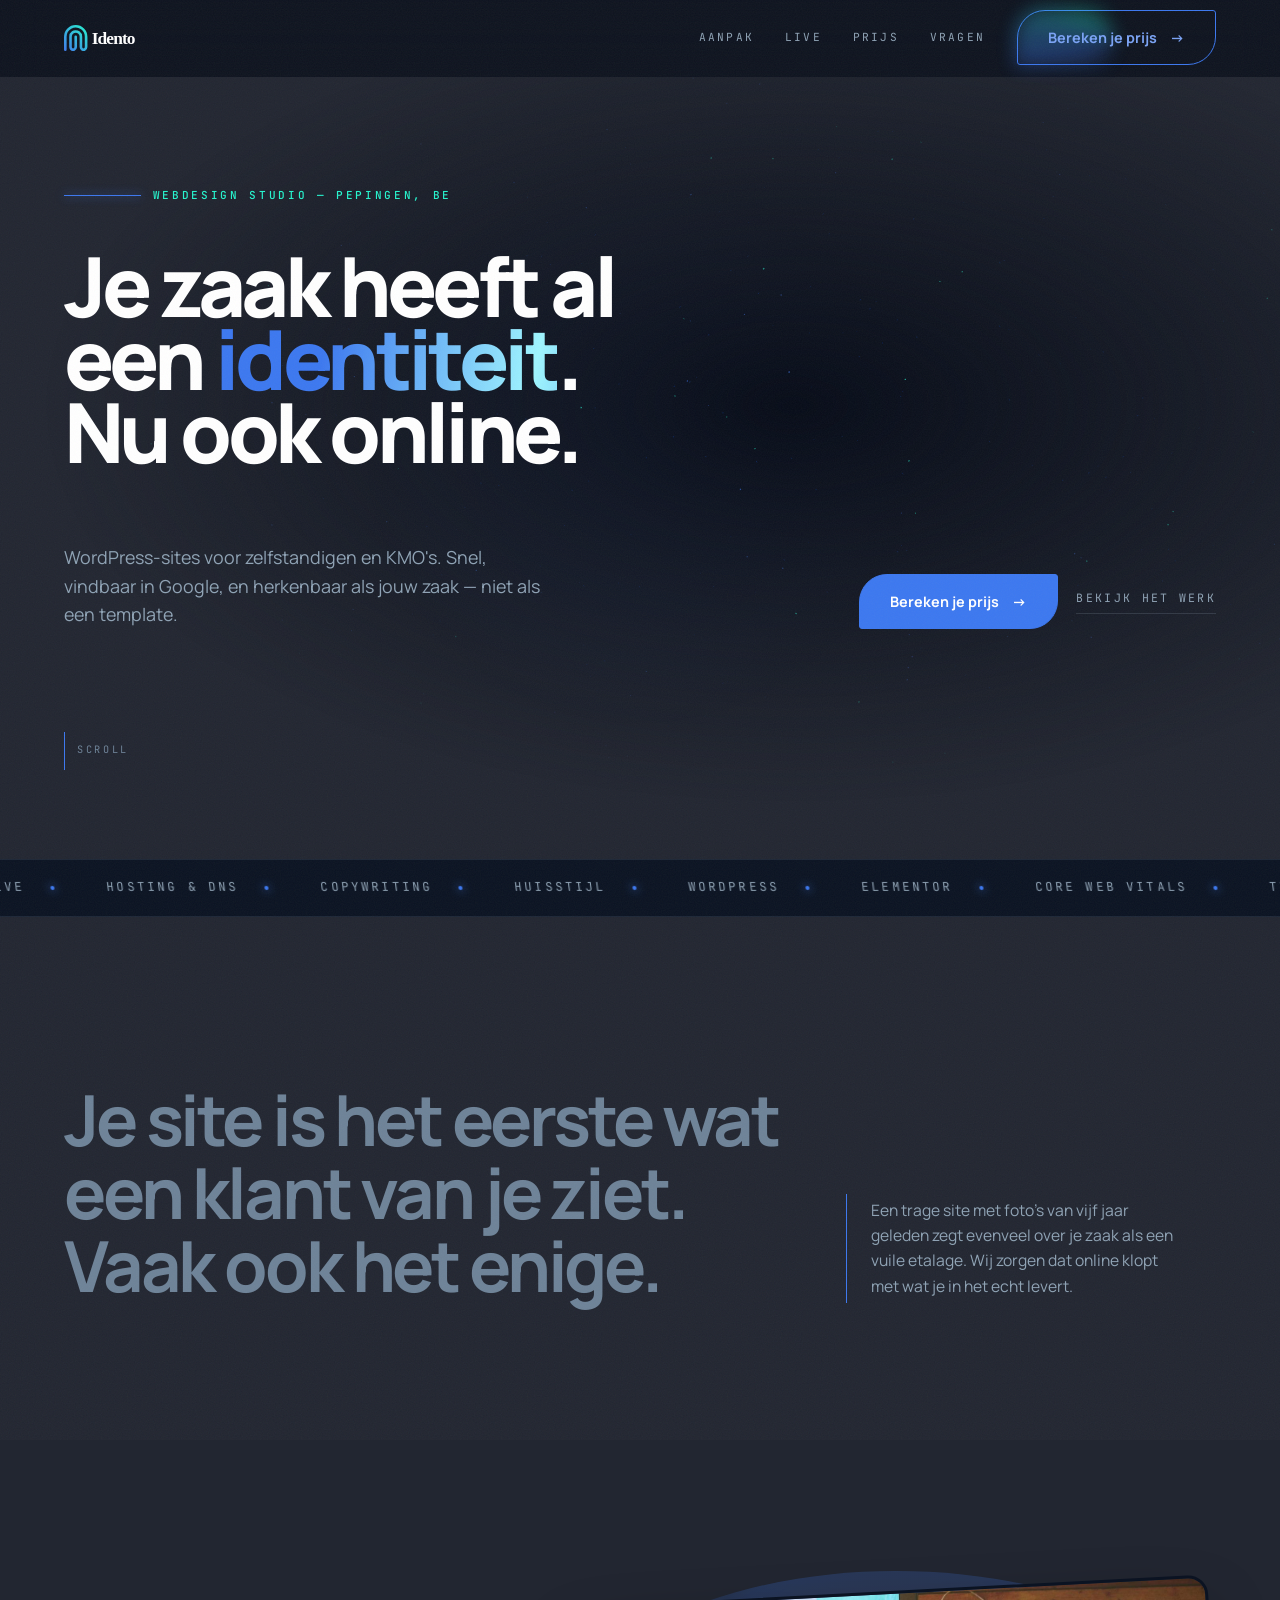
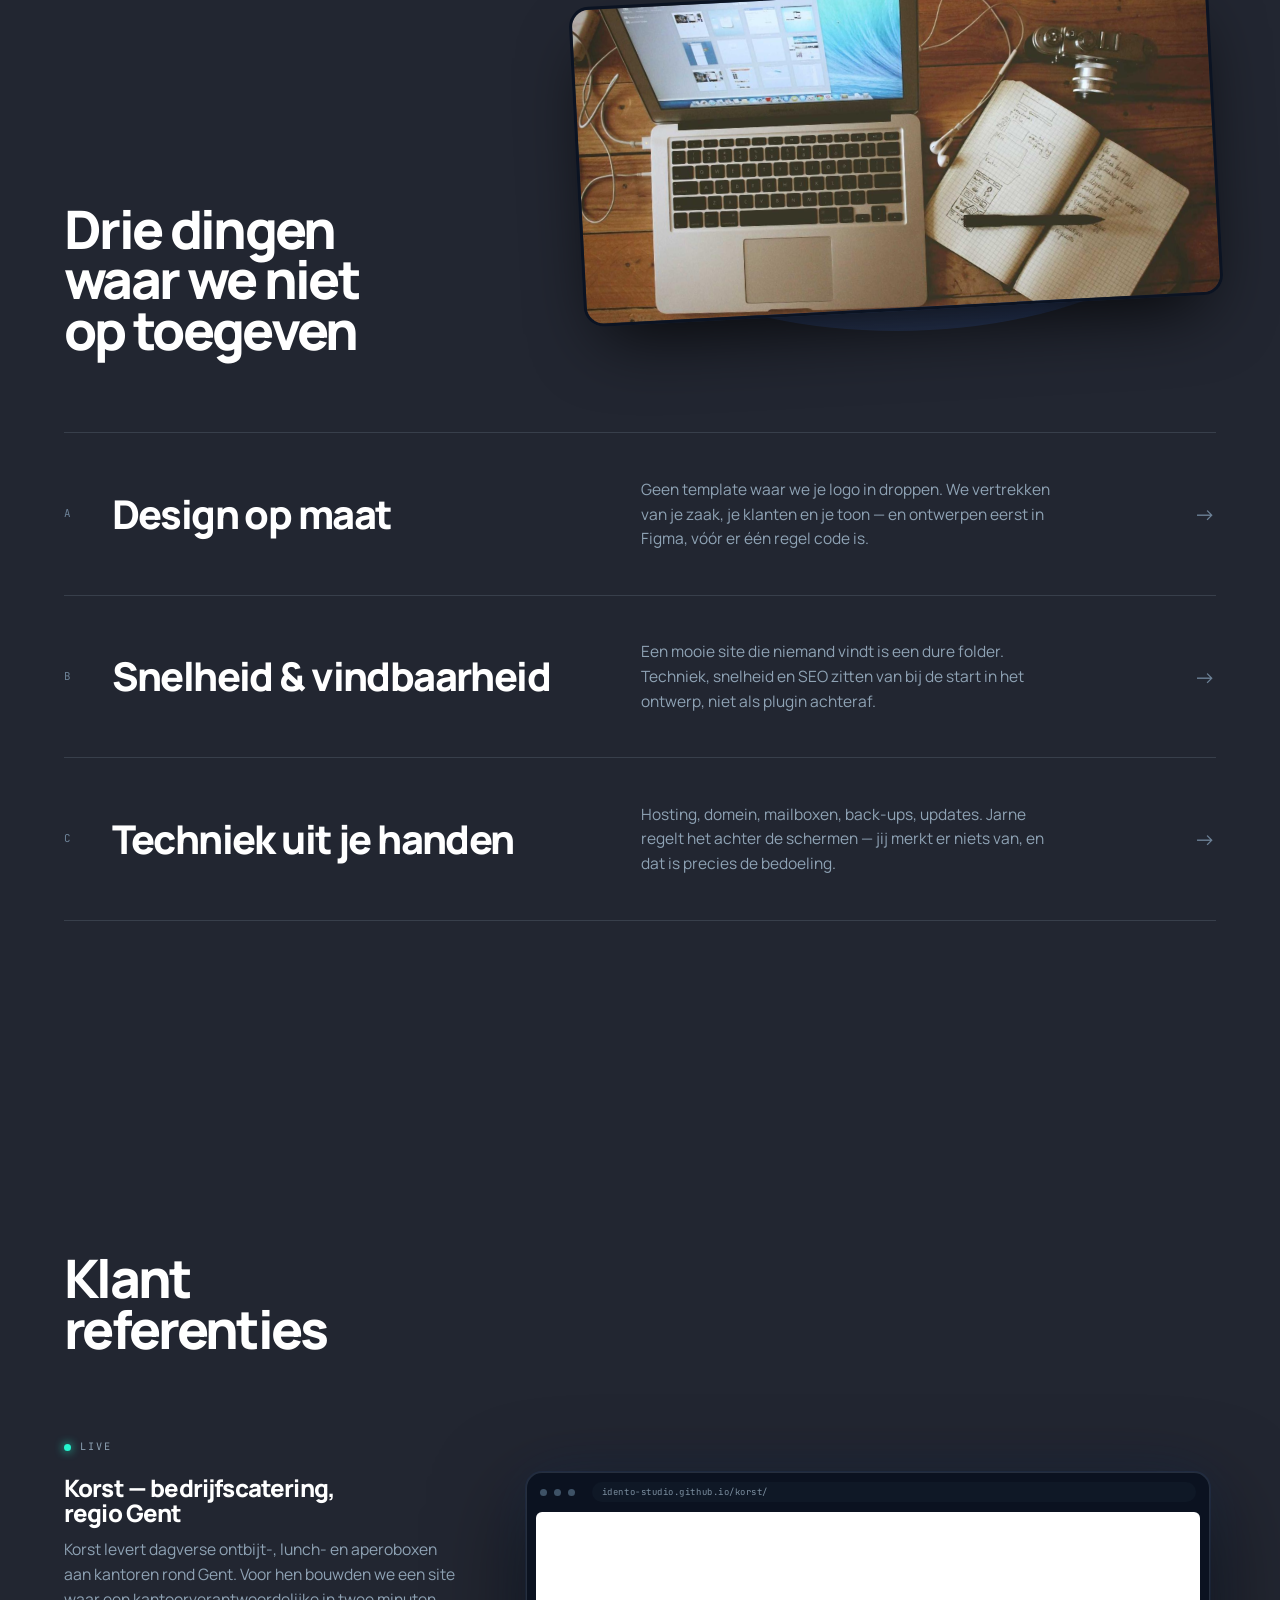
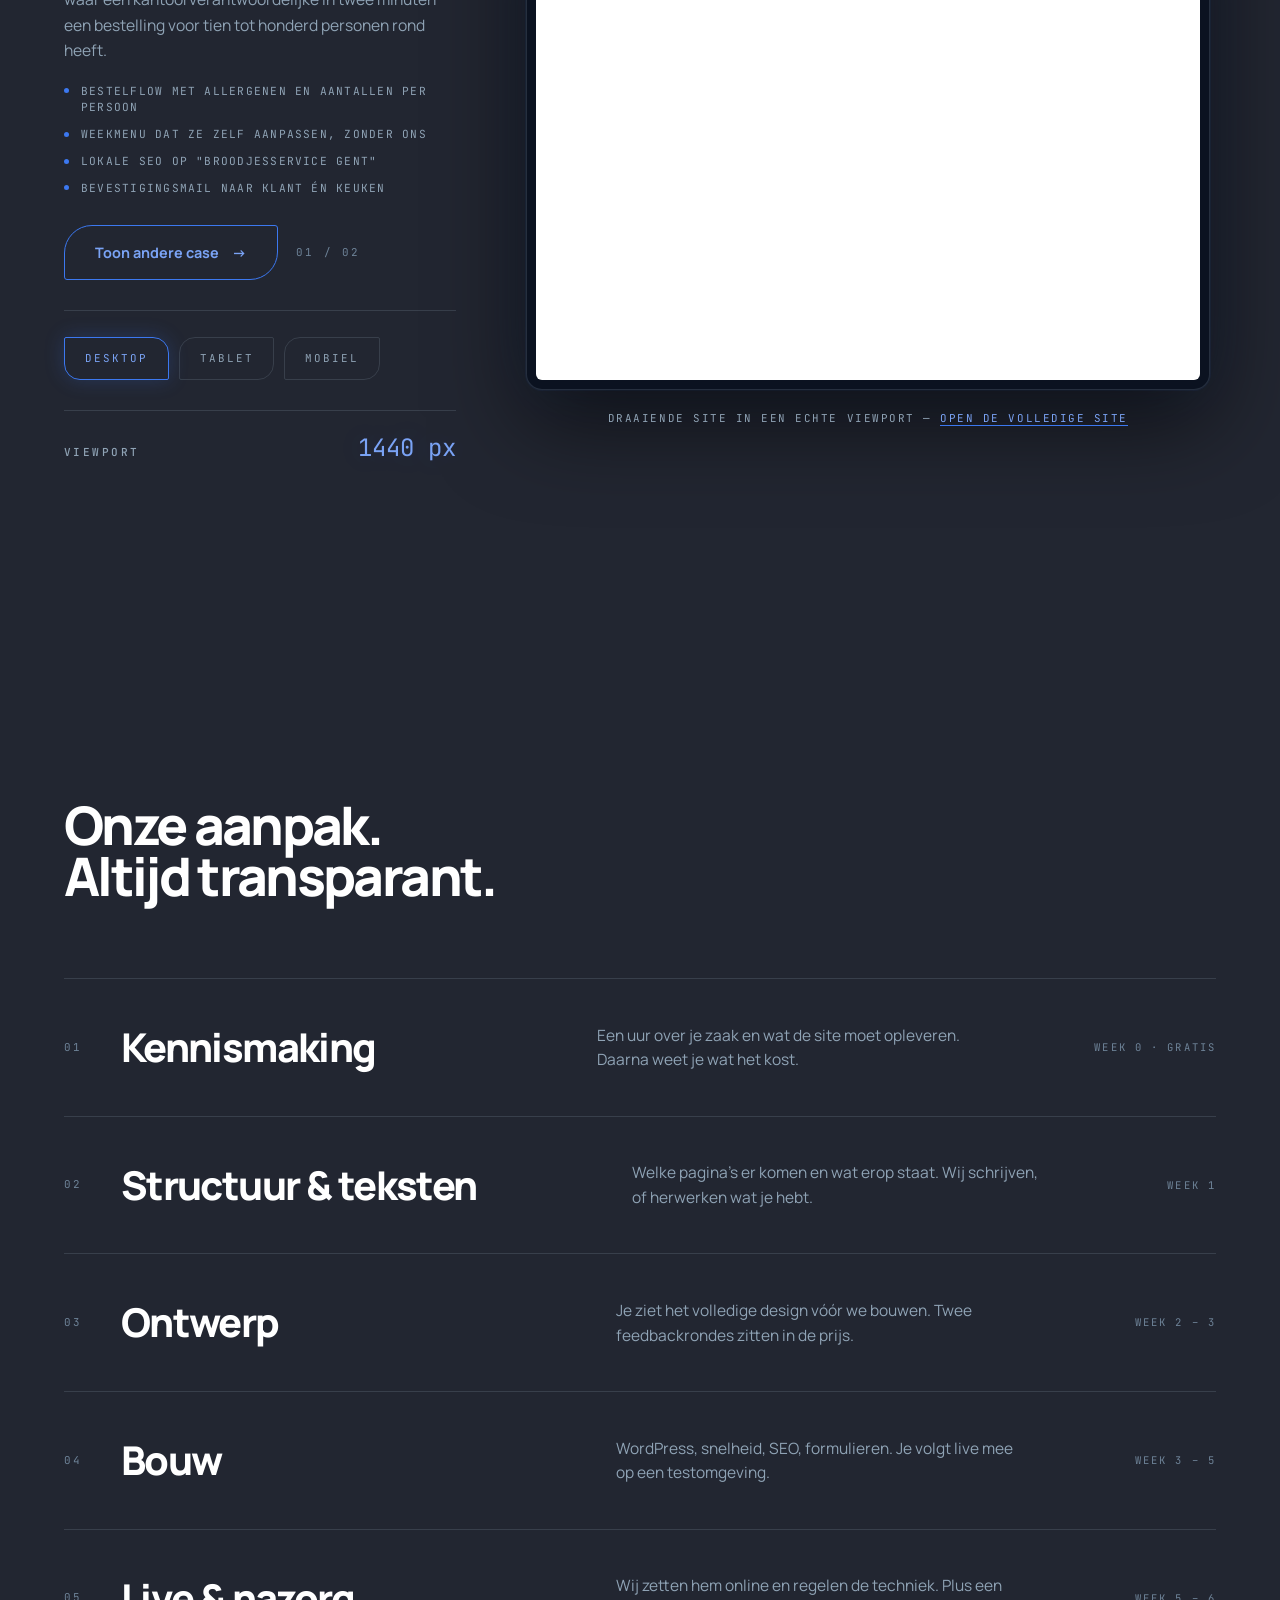
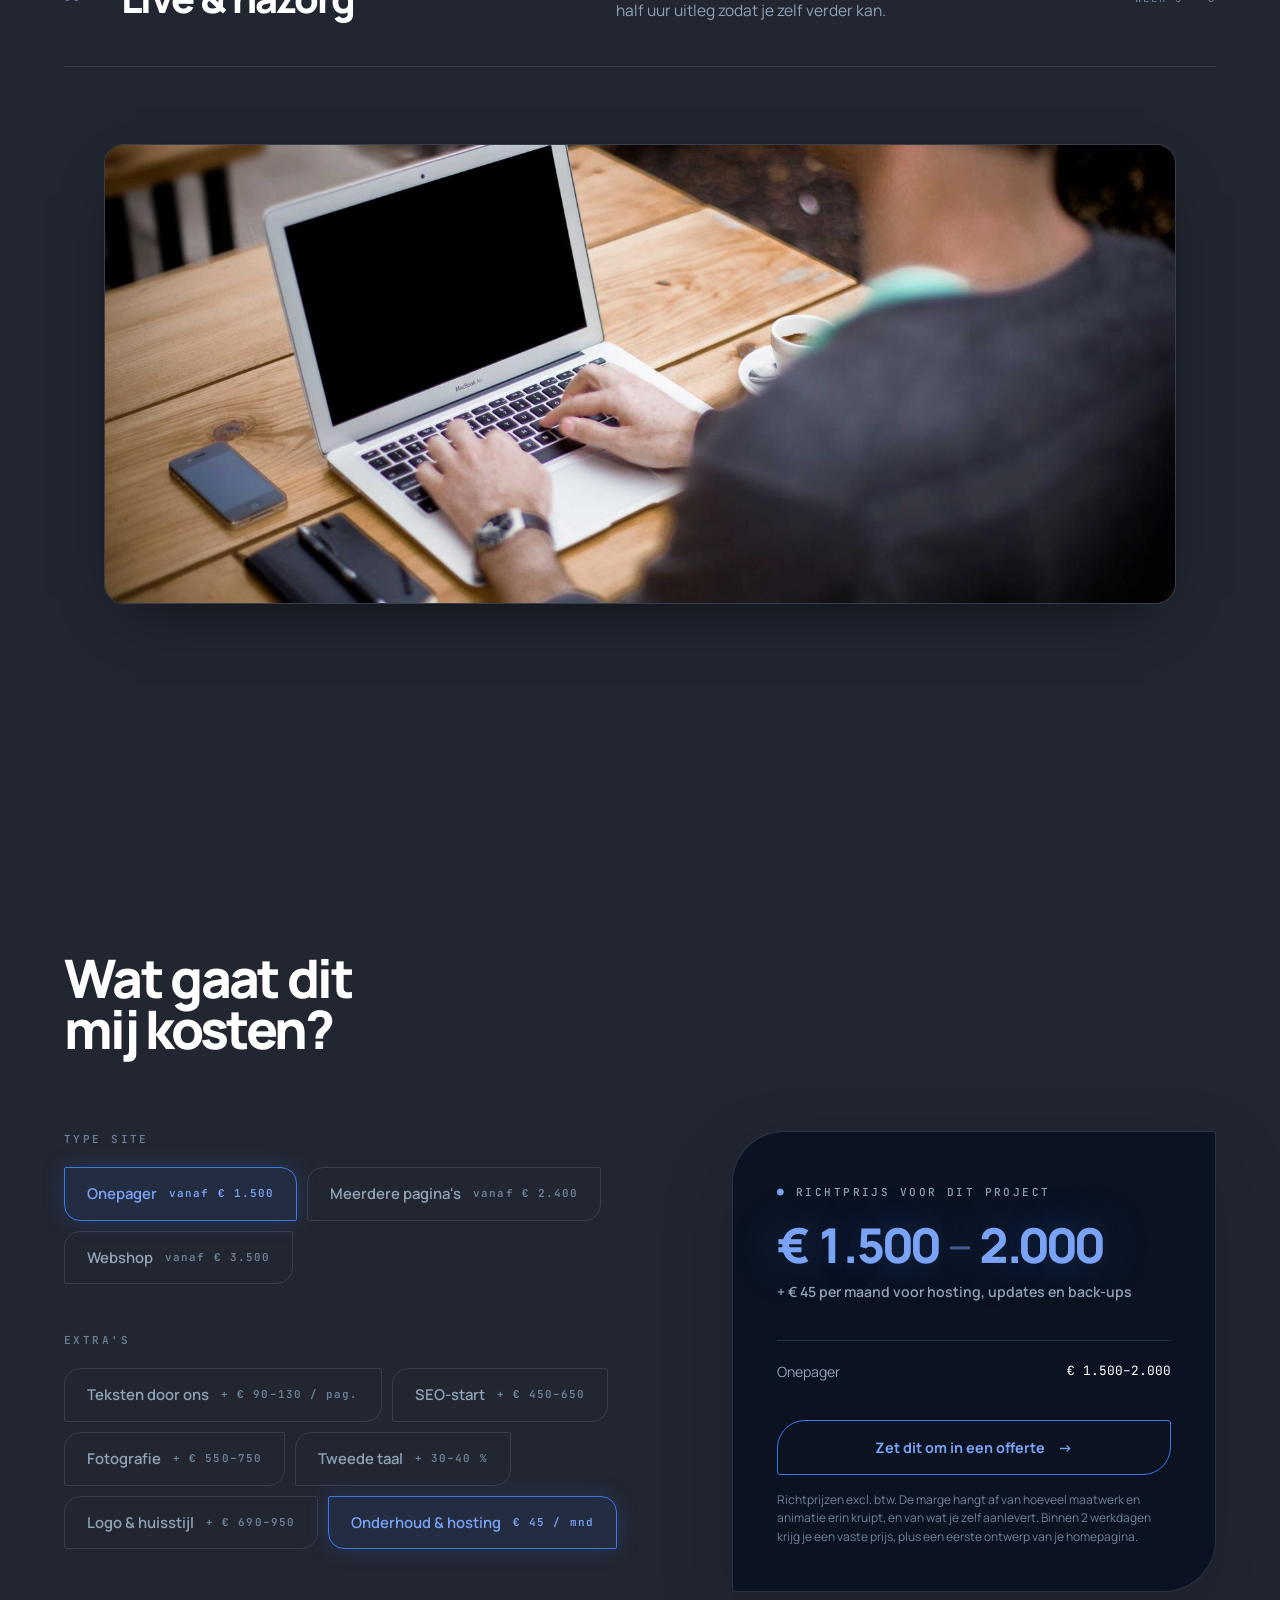
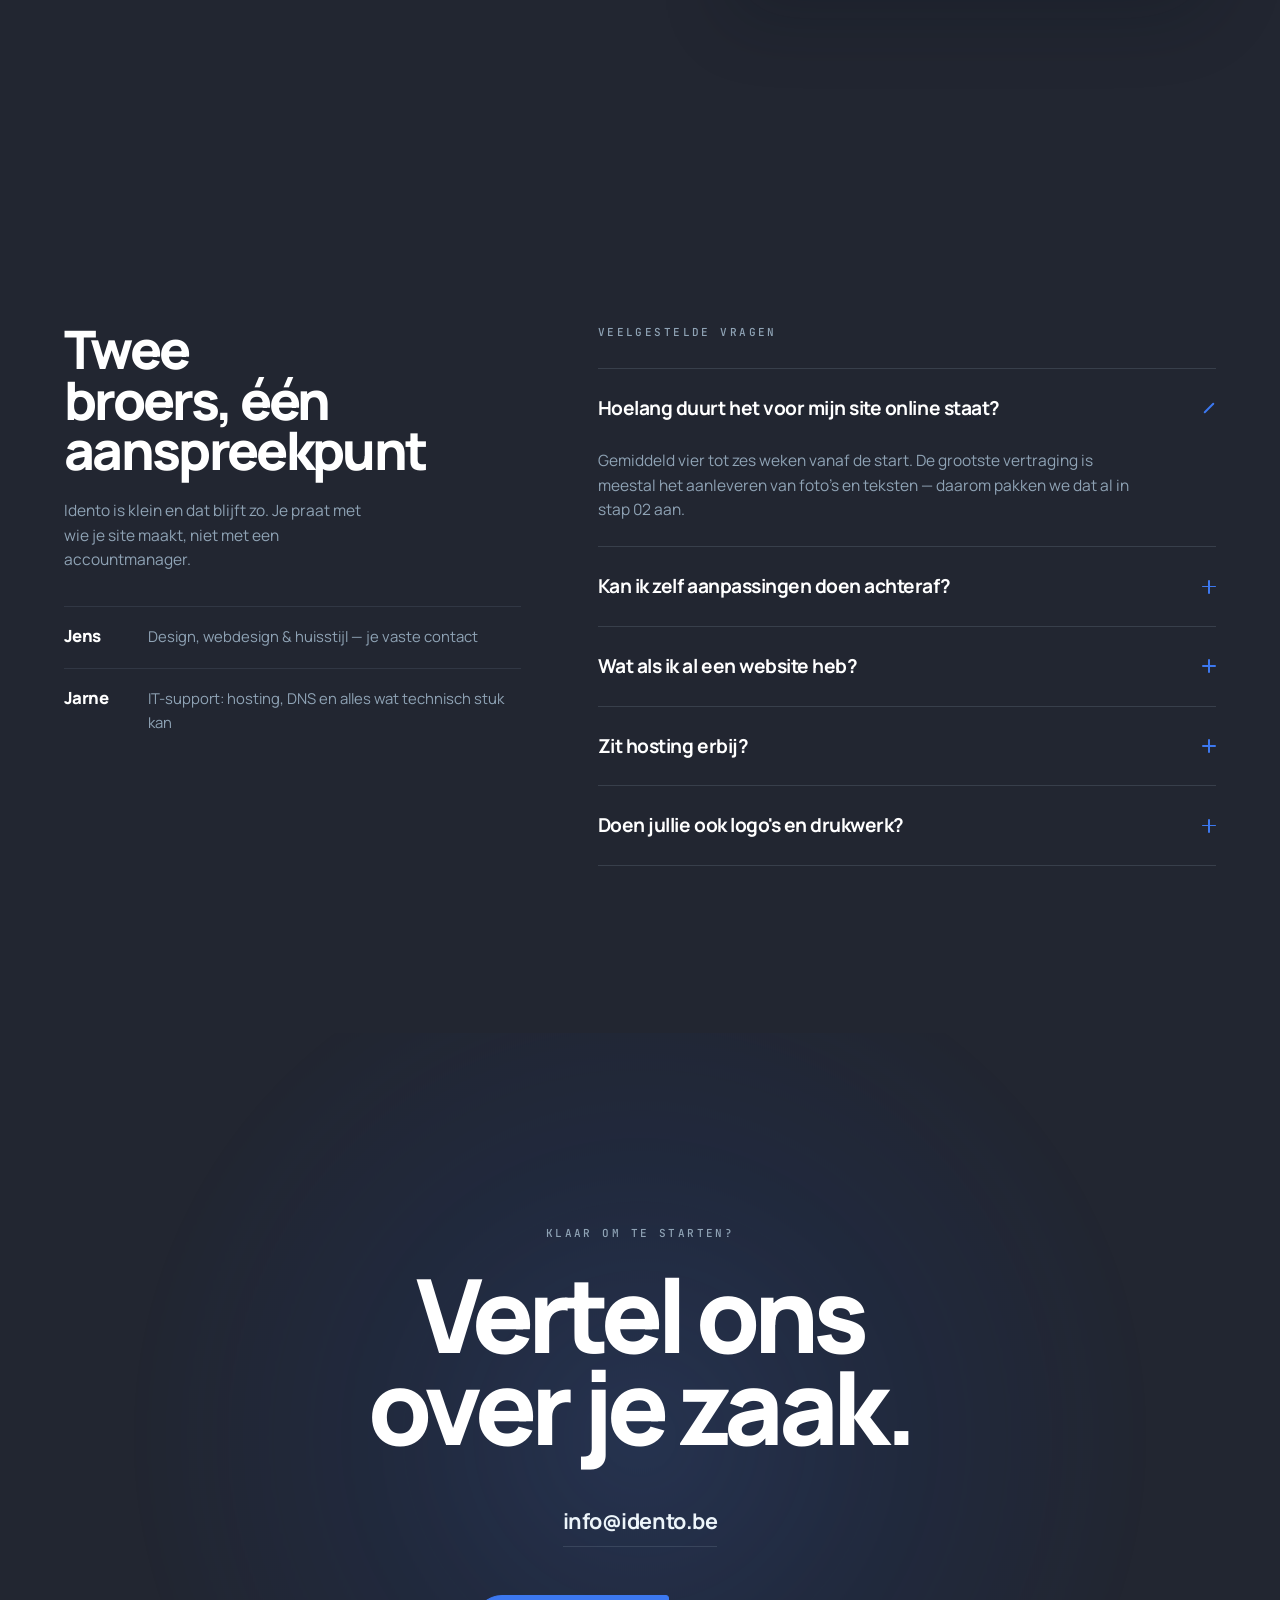
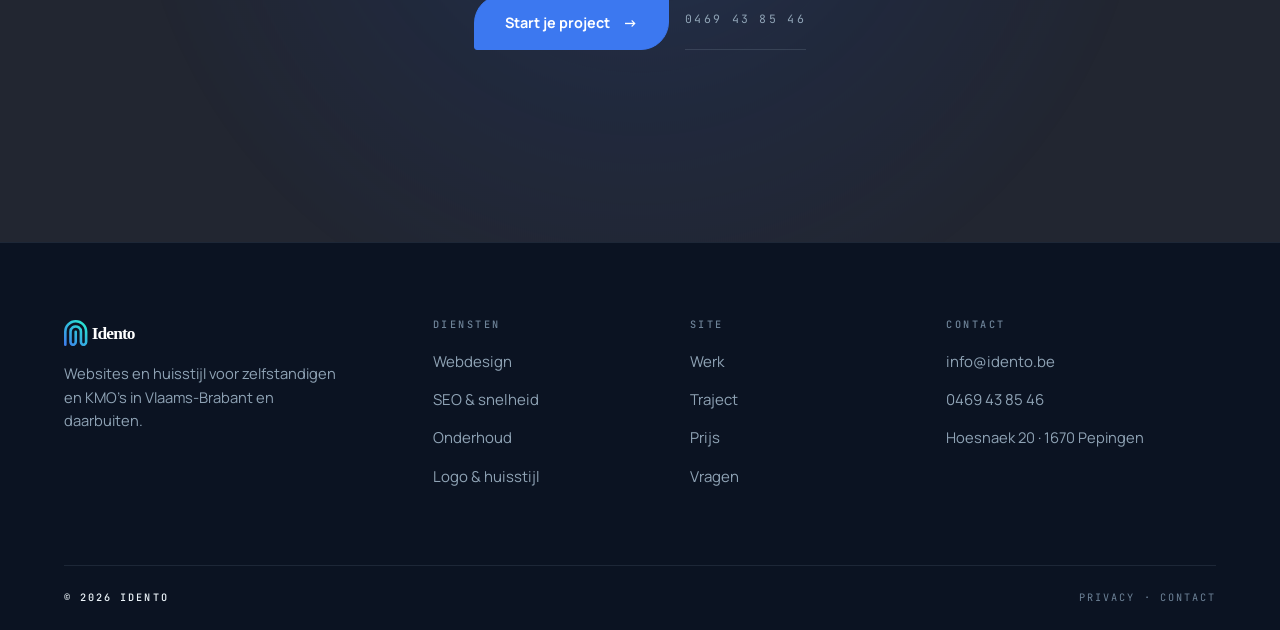
==== commit 2b506d26: "Vervang logo, favicon en site-icoon door echte merkbestanden Header en footer gebruiken nu Idento-lo" ====
--- a/index.html
+++ b/index.html
@@ -27,9 +27,8 @@
   <meta name="twitter:image" content="https://idento.be/assets/img/og-image.jpg">
 
   <!-- Favicons -->
-  <link rel="icon" href="favicon.ico" sizes="any">
-  <link rel="icon" href="assets/img/favicon.svg" type="image/svg+xml">
-  <link rel="apple-touch-icon" href="assets/img/apple-touch-icon.png">
+  <link rel="icon" href="assets/img/Idento-favicon.png" type="image/png">
+  <link rel="apple-touch-icon" href="assets/img/Idento-logo-icon.svg">
   <link rel="manifest" href="site.webmanifest">
 
   <link rel="preconnect" href="https://fonts.googleapis.com">
@@ -80,12 +79,7 @@
   <header class="nav">
     <div class="wrap nav-inner">
       <a class="brand-mark" href="/">
-        <svg width="28" height="28" viewBox="0 0 100 100" fill="none" stroke="#3C78F0" stroke-width="6.2" stroke-linecap="round" aria-hidden="true">
-          <path d="M29.5 73 V46.5 A20.5 20.5 0 0 1 70.5 46.5 V73"/>
-          <path d="M39 69 V48 A11 11 0 0 1 61 48 V69"/>
-          <path d="M50 69 V46"/>
-        </svg>
-        Idento
+        <img class="brand-logo" src="assets/img/Idento-logo-white_text.svg" alt="Idento">
       </a>
       <div class="nav-links">
         <nav class="nav-links-list" aria-label="Hoofdnavigatie">
@@ -372,12 +366,7 @@
       <div class="footer-grid">
         <div>
           <div class="footer-mark">
-            <svg width="28" height="28" viewBox="0 0 100 100" fill="none" stroke="#3C78F0" stroke-width="6.2" stroke-linecap="round" aria-hidden="true">
-              <path d="M29.5 73 V46.5 A20.5 20.5 0 0 1 70.5 46.5 V73"/>
-              <path d="M39 69 V48 A11 11 0 0 1 61 48 V69"/>
-              <path d="M50 69 V46"/>
-            </svg>
-            <strong>Idento</strong>
+            <img class="brand-logo" src="assets/img/Idento-logo-white_text.svg" alt="Idento">
           </div>
           <p style="font-size:.92rem;max-width:32ch">Websites en huisstijl voor zelfstandigen en KMO's in Vlaams-Brabant en daarbuiten.</p>
         </div>
--- a/assets/css/layout.css
+++ b/assets/css/layout.css
@@ -117,18 +117,8 @@
   justify-content: space-between;
   height: 4.75rem;
 }
-.brand-mark {
-  display: flex;
-  align-items: center;
-  gap: 0.6rem;
-  text-decoration: none;
-  font-family: var(--font-display);
-  font-weight: 800;
-  font-size: 1.2rem;
-  letter-spacing: -0.06em;
-  color: var(--steel-100);
-}
-.brand-mark svg { flex-shrink: 0; }
+.brand-mark { display: flex; align-items: center; text-decoration: none; }
+.brand-logo { display: block; height: 26px; width: auto; flex-shrink: 0; }
 .nav-links { display: flex; align-items: center; gap: var(--sp-6); }
 .nav-links-list { display: flex; gap: clamp(16px, 2.4vw, 34px); }
 .nav-links-list a:not(.btn) {
@@ -188,8 +178,7 @@
 .footer-grid ul { display: flex; flex-direction: column; gap: 0.7rem; }
 .footer-grid a { font-size: var(--fs-small); color: var(--text-muted); text-decoration: none; transition: color 0.3s ease; }
 .footer-grid a:hover { color: var(--accent-ink); }
-.footer-mark { display: flex; align-items: center; gap: 0.7rem; margin-bottom: var(--sp-4); }
-.footer-mark strong { font-family: var(--font-display); font-weight: 800; font-size: 1.1rem; letter-spacing: -0.05em; color: var(--steel-100); }
+.footer-mark { display: flex; align-items: center; margin-bottom: var(--sp-4); }
 .footer-inner,
 .footer-bottom {
   margin-top: clamp(44px, 6vw, 76px);
--- a/assets/css/pages/home.css
+++ b/assets/css/pages/home.css
@@ -152,13 +152,13 @@
 .aanpak-photo {
   position: relative;
   flex-shrink: 0;
-  width: clamp(190px, 24vw, 300px);
+  width: clamp(320px, 60%, 640px);
   margin: 0;
 }
 .aanpak-photo::before {
   content: "";
   position: absolute;
-  inset: -16px;
+  inset: -20px;
   background: radial-gradient(circle, rgba(255, 255, 255, 0.09) 0%, var(--accent-veil) 55%, transparent 78%);
   border-radius: 50%;
   z-index: 0;
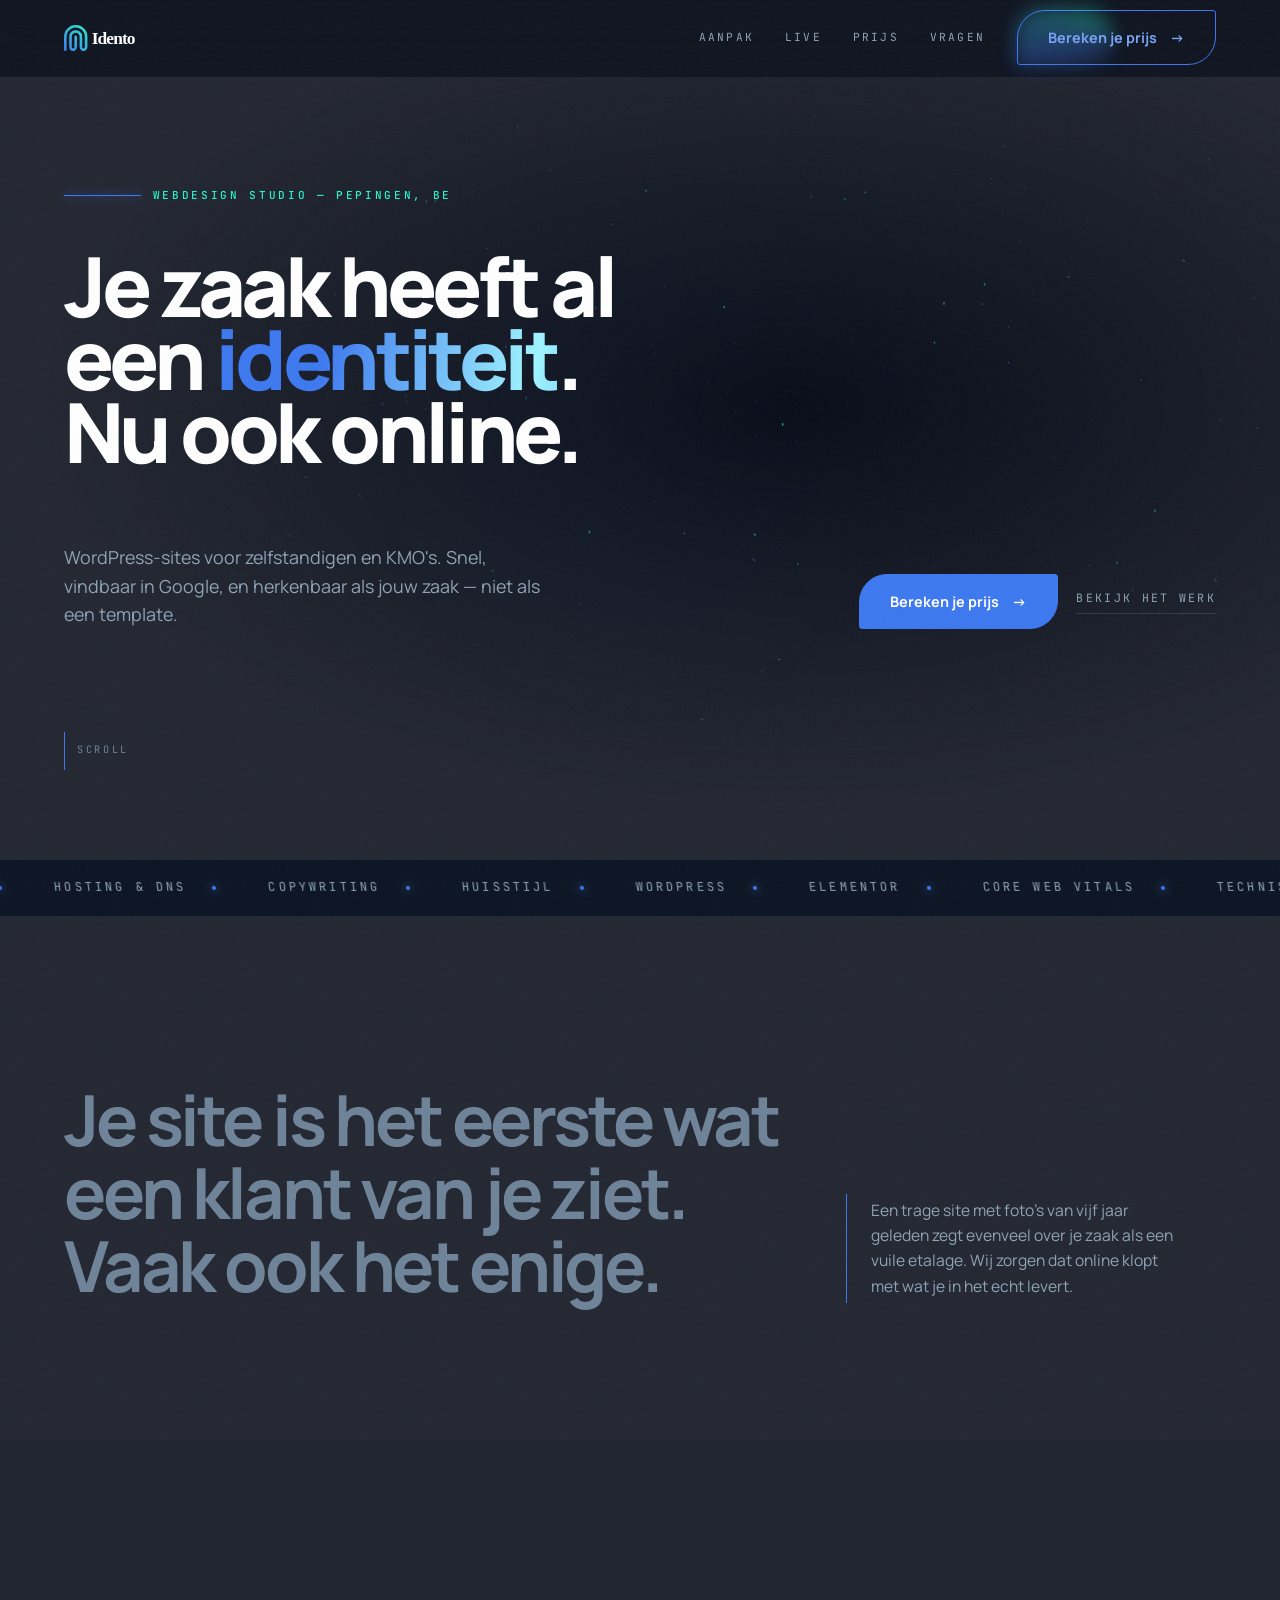
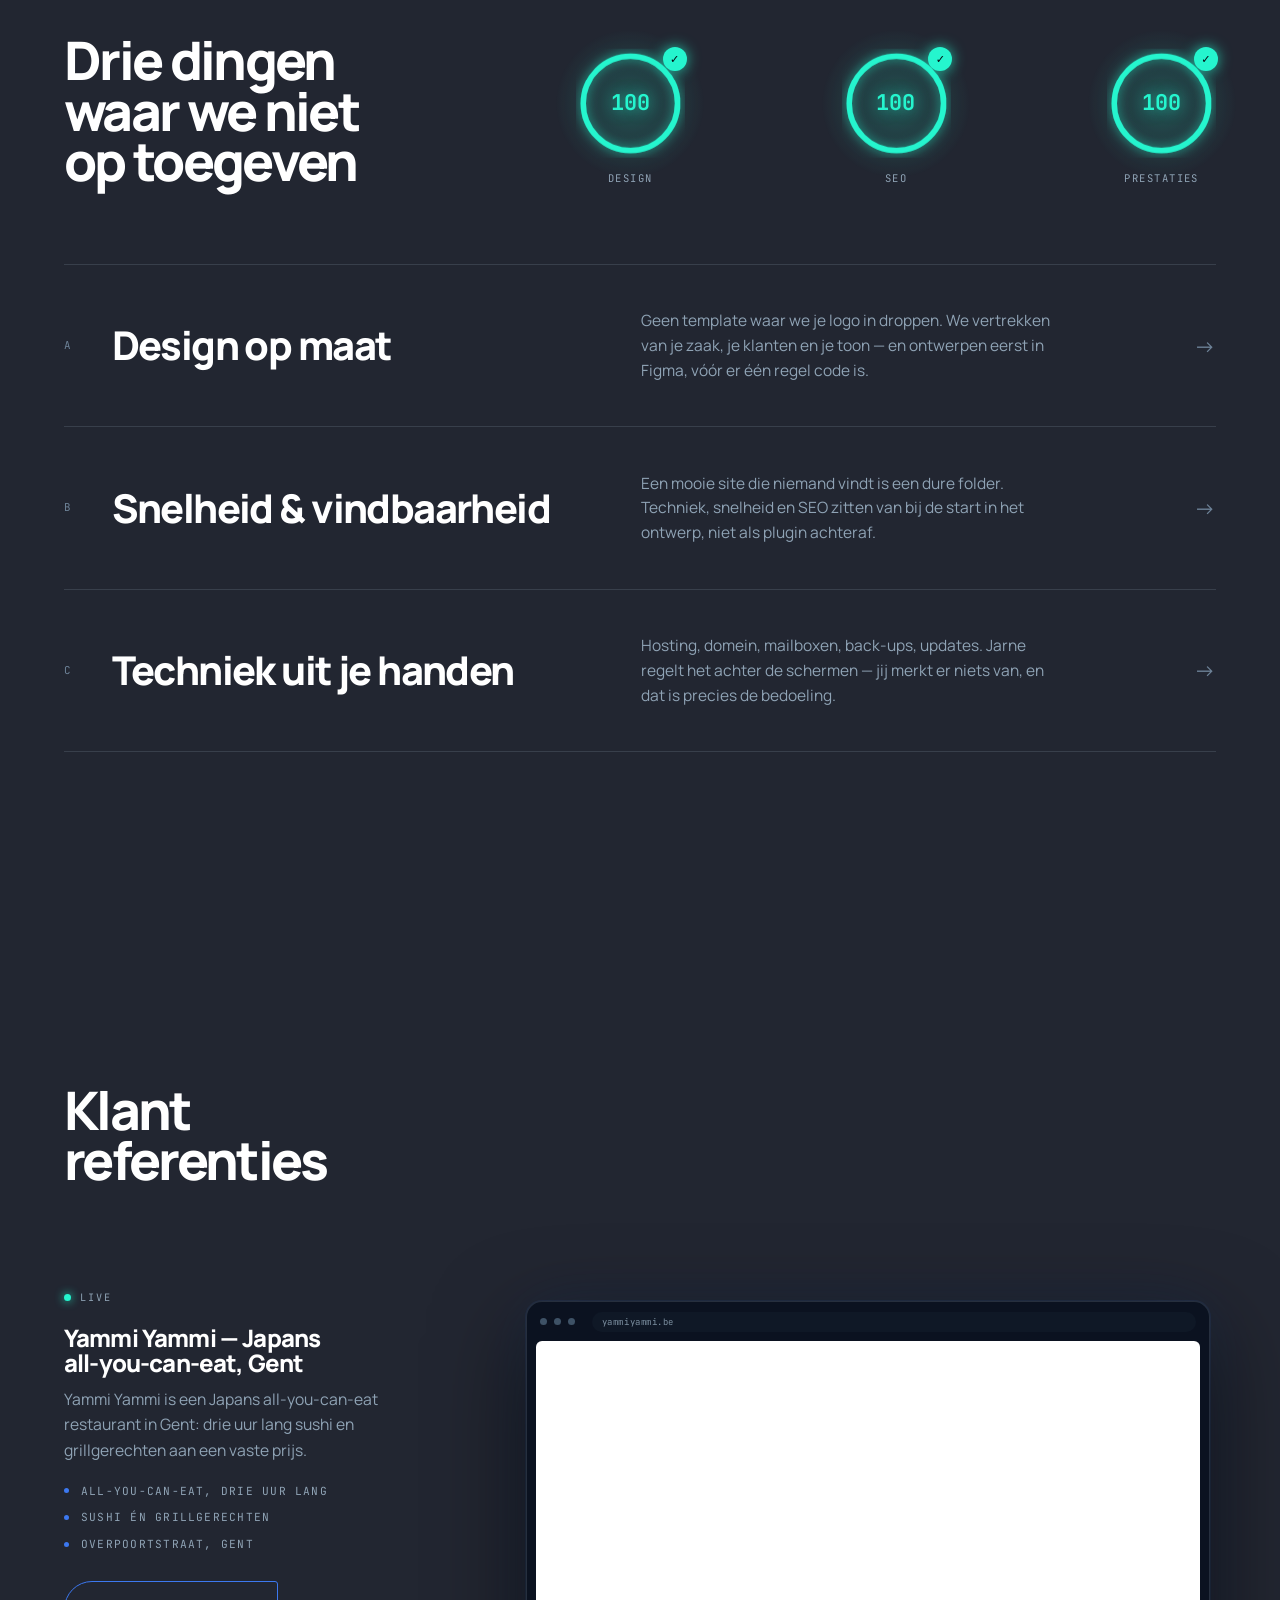
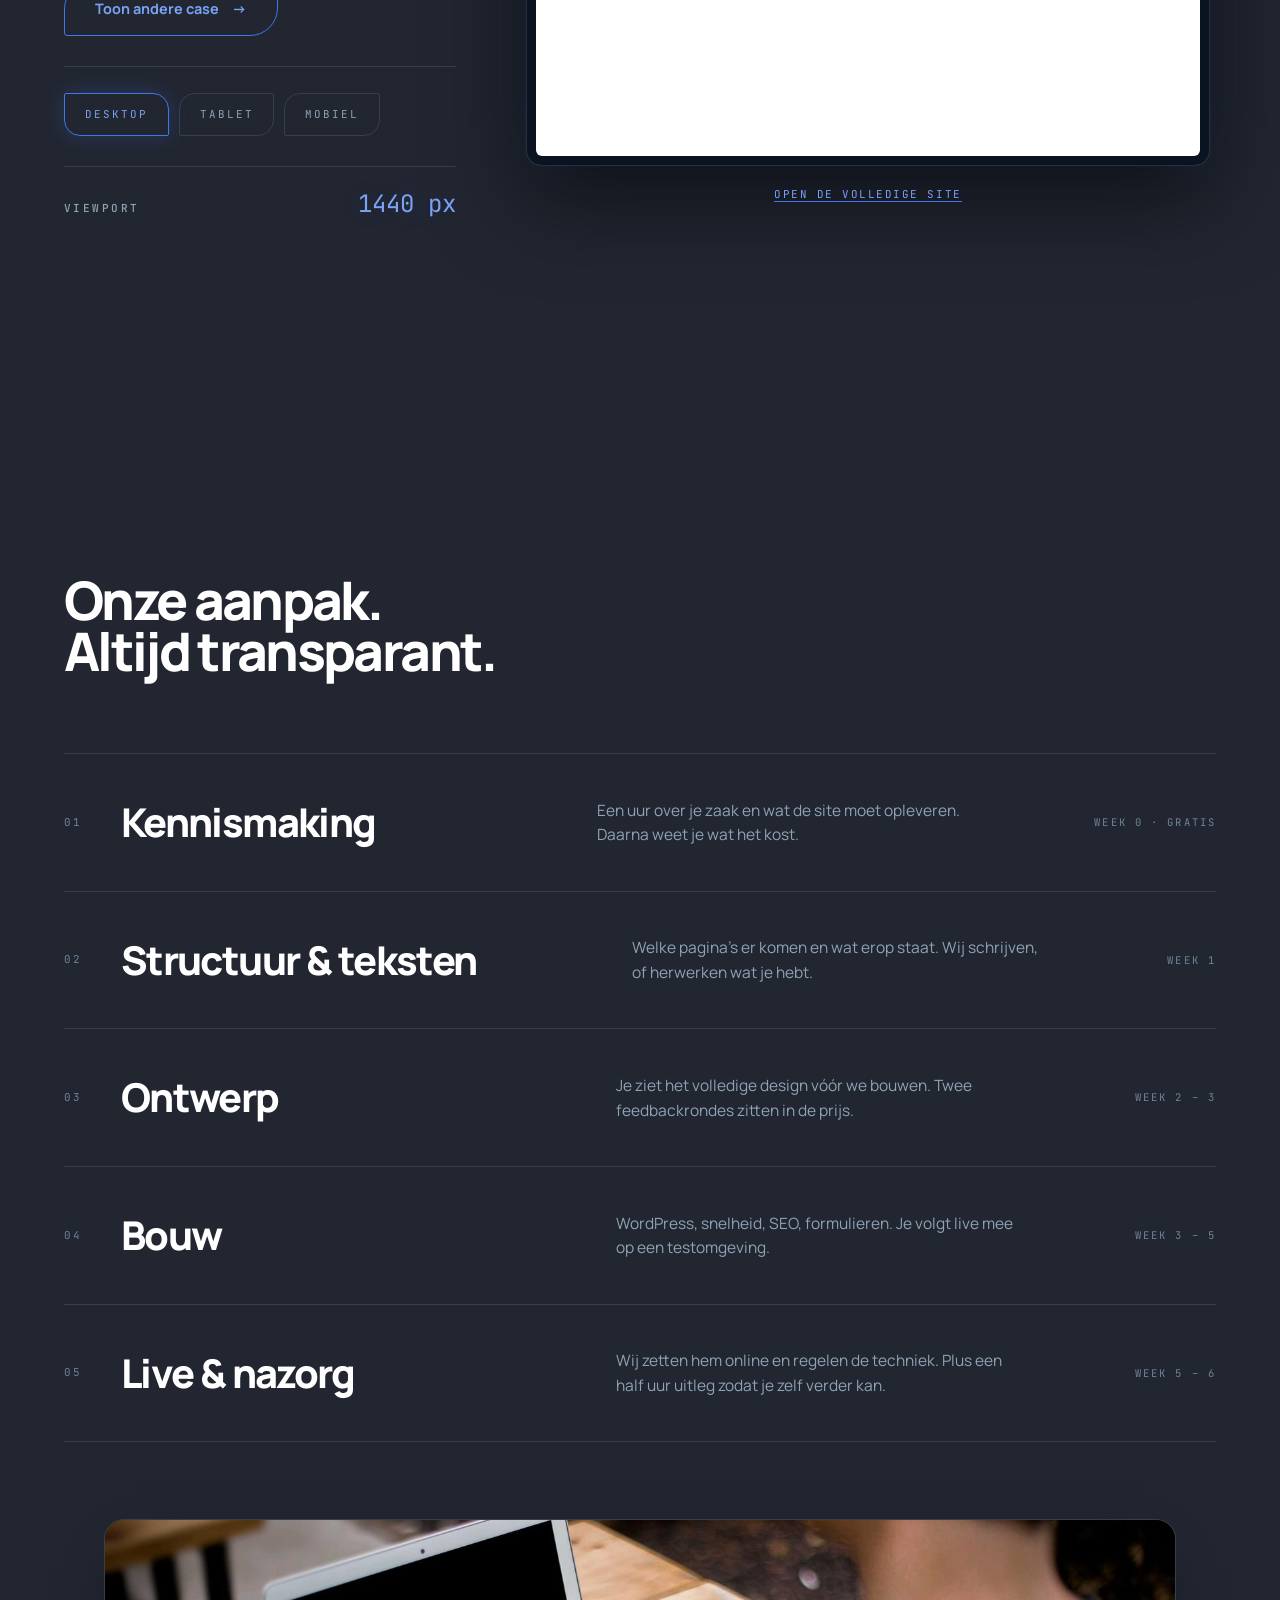
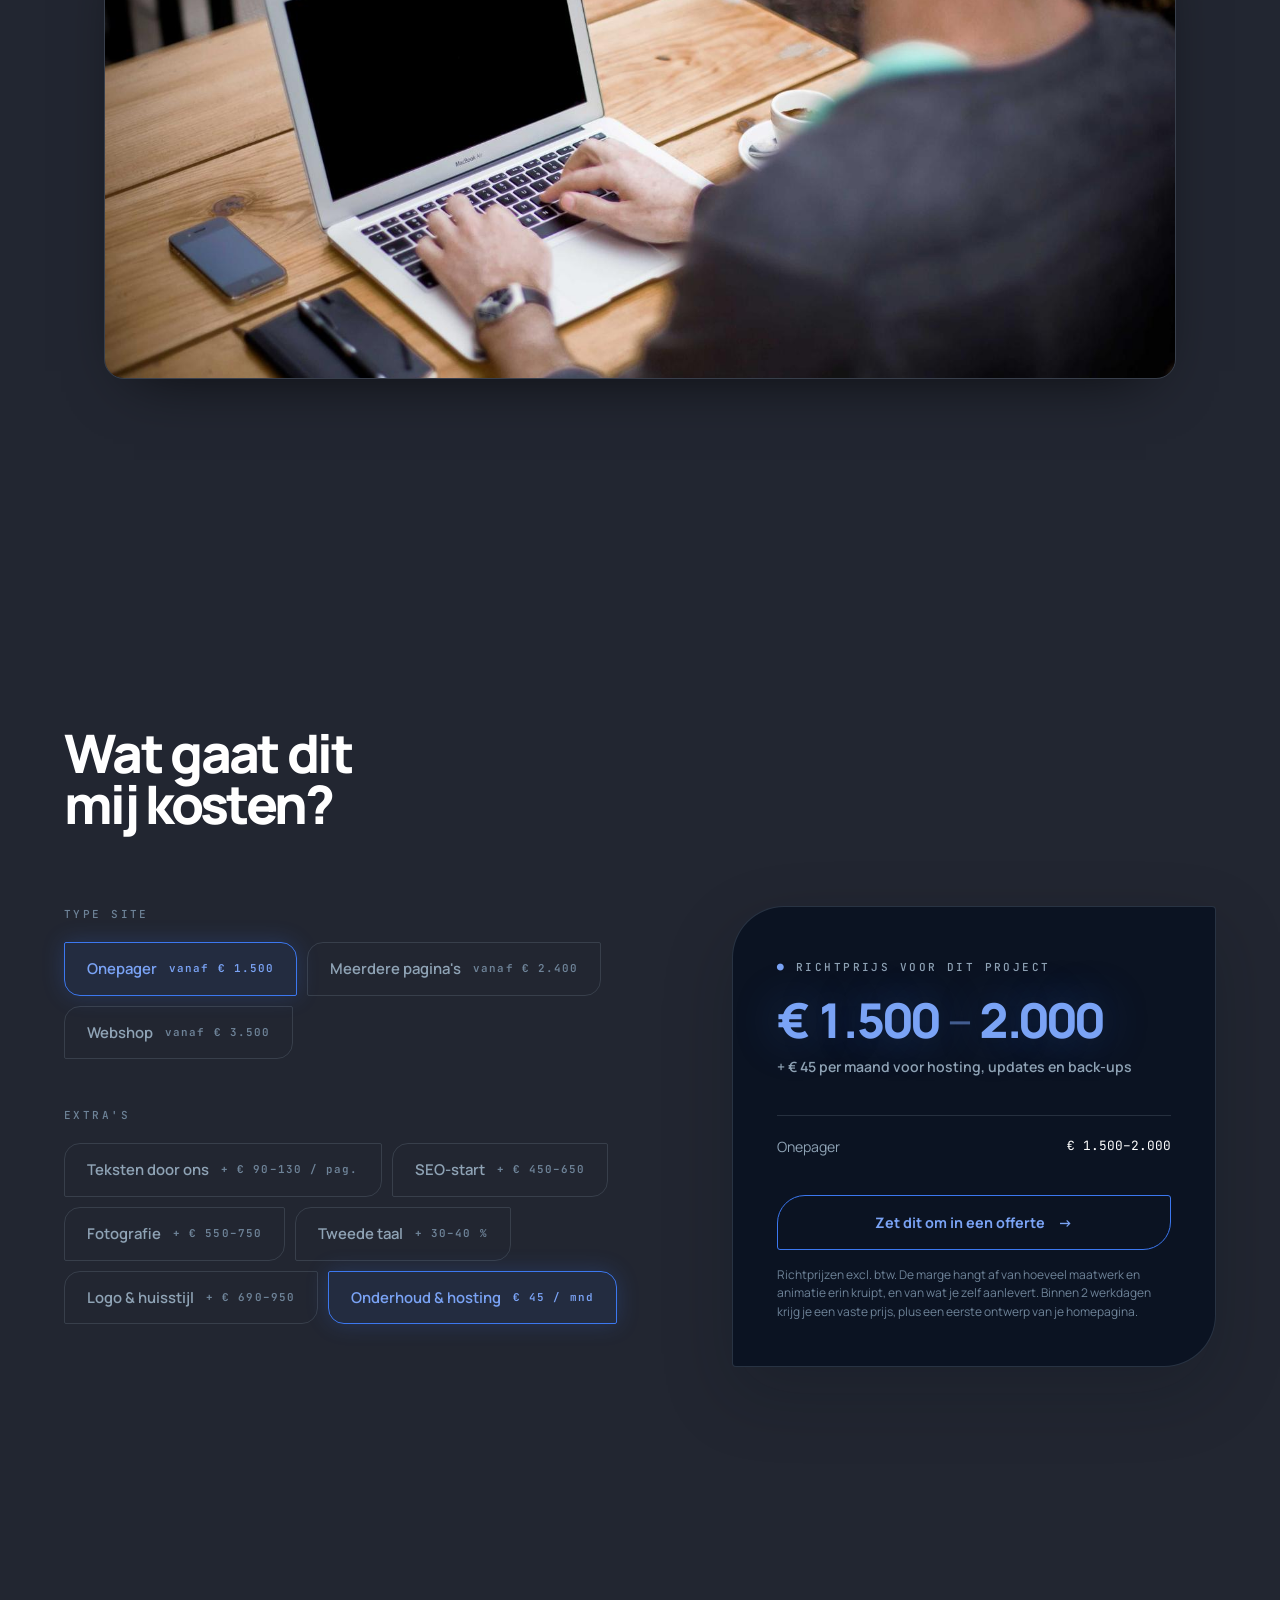
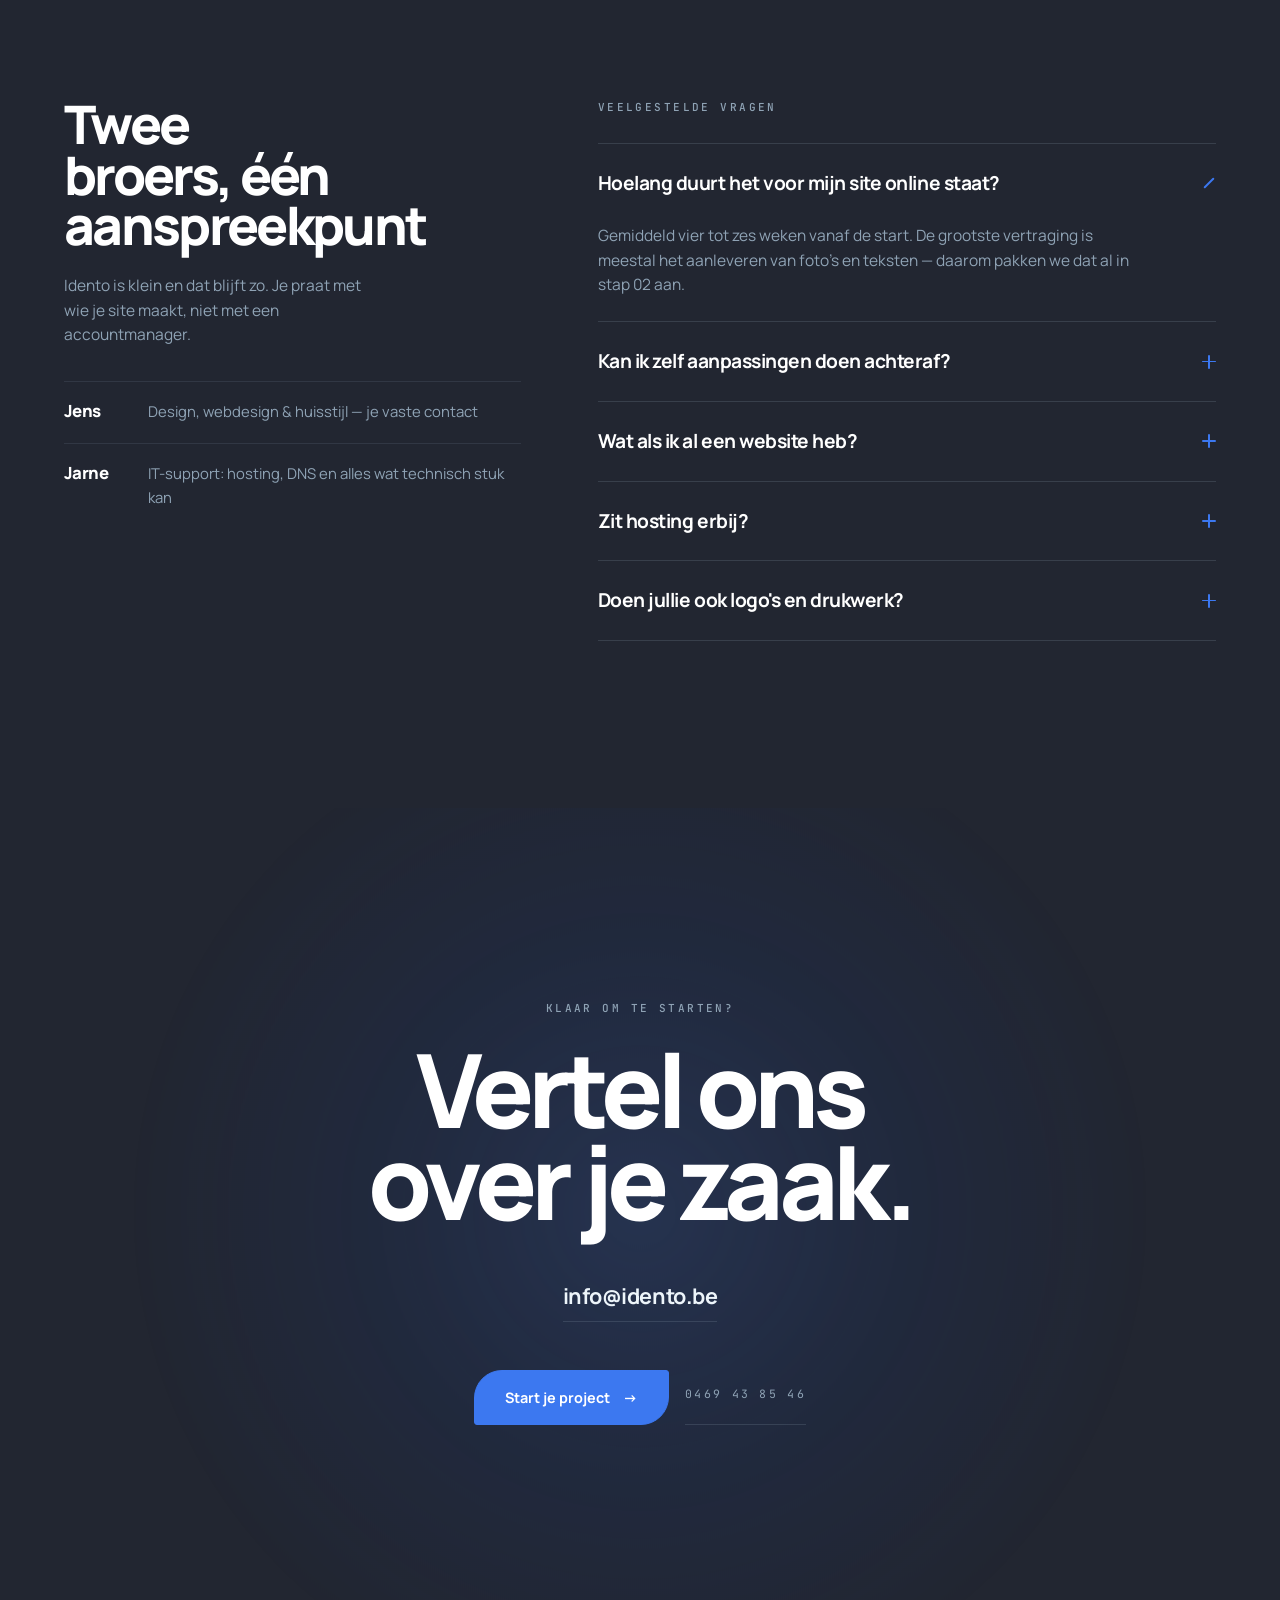
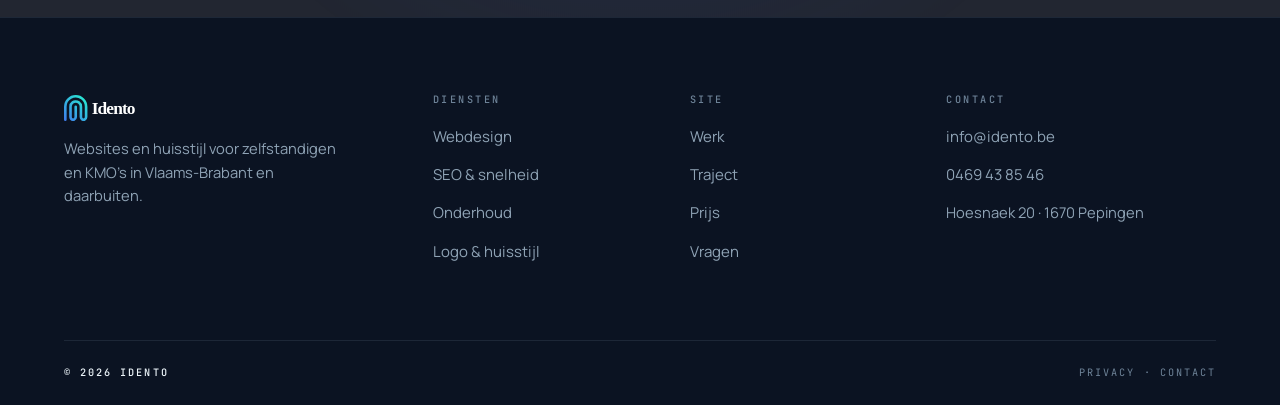
==== commit 99896bf8: "Cases willekeurig zonder telling, en scoredashboard i.p.v. foto Live case-showcase: - Cases verschij" ====
--- a/index.html
+++ b/index.html
@@ -148,10 +148,43 @@
       <div class="wrap">
         <div class="section-head">
           <h2 class="h-lg reveal" style="max-width:13ch">Drie dingen waar we niet op toegeven</h2>
-          <!-- Tijdelijke stockfoto ter goedkeuring — vervang door eigen ontwerpwerk zodra beschikbaar. -->
-          <figure class="aanpak-photo" id="aanpakPhoto">
-            <img src="assets/img/statement-design.jpg" alt="Schetsen van een website-ontwerp naast een laptop, zorgvuldig voorbereid vóór de bouw start" loading="lazy" width="1000" height="500">
-          </figure>
+          <!-- Streefdoel, geen gemeten score: bij Idento is 100% de lat, geen
+               "gemiddeld goed genoeg". Vandaar dat alle drie naar 100 lopen. -->
+          <div class="score-board reveal" id="scoreBoard" role="img" aria-label="Streefdoel: Design, SEO en Prestaties elk op 100 van de 100">
+            <div class="score-ring" data-target="100">
+              <div class="ring-visual">
+                <svg viewBox="0 0 120 120" aria-hidden="true">
+                  <circle class="ring-track" cx="60" cy="60" r="52"></circle>
+                  <circle class="ring-fill" cx="60" cy="60" r="52" style="--score:100"></circle>
+                </svg>
+                <span class="ring-value">100</span>
+                <span class="ring-check" aria-hidden="true">&#10003;</span>
+              </div>
+              <span class="ring-label">Design</span>
+            </div>
+            <div class="score-ring" data-target="100">
+              <div class="ring-visual">
+                <svg viewBox="0 0 120 120" aria-hidden="true">
+                  <circle class="ring-track" cx="60" cy="60" r="52"></circle>
+                  <circle class="ring-fill" cx="60" cy="60" r="52" style="--score:100"></circle>
+                </svg>
+                <span class="ring-value">100</span>
+                <span class="ring-check" aria-hidden="true">&#10003;</span>
+              </div>
+              <span class="ring-label">SEO</span>
+            </div>
+            <div class="score-ring" data-target="100">
+              <div class="ring-visual">
+                <svg viewBox="0 0 120 120" aria-hidden="true">
+                  <circle class="ring-track" cx="60" cy="60" r="52"></circle>
+                  <circle class="ring-fill" cx="60" cy="60" r="52" style="--score:100"></circle>
+                </svg>
+                <span class="ring-value">100</span>
+                <span class="ring-check" aria-hidden="true">&#10003;</span>
+              </div>
+              <span class="ring-label">Prestaties</span>
+            </div>
+          </div>
         </div>
 
         <div class="rows">
@@ -193,7 +226,6 @@
 
             <div class="case-nav">
               <button class="btn" id="caseNext" type="button">Toon andere case <span class="arw">&rarr;</span></button>
-              <span class="case-count" id="caseCount">01 / 02</span>
             </div>
 
             <div class="case-split"></div>
@@ -218,7 +250,7 @@
                   <iframe id="caseSite" title="Live voorbeeld van een gerealiseerd project" loading="lazy" referrerpolicy="no-referrer"></iframe>
                 </div>
               </div>
-              <p class="fallback">Draaiende site in een echte viewport — <a id="caseLink" href="https://idento-studio.github.io/korst/" target="_blank" rel="noopener">open de volledige site</a></p>
+              <p class="fallback"><a id="caseLink" href="https://idento-studio.github.io/korst/" target="_blank" rel="noopener">open de volledige site</a></p>
             </div>
           </div>
         </div>
--- a/assets/css/pages/home.css
+++ b/assets/css/pages/home.css
@@ -146,46 +146,97 @@
   .media-banner { aspect-ratio: 4 / 3; margin-top: clamp(32px, 8vw, 48px); }
 }
 
-/* Speels fotoaccent naast de "Drie dingen..."-titel: kantelt in bij
-   scroll en drijft nadien zachtjes mee, zodat hij bij de kop hoort
-   in plaats van los in de ruimte te hangen. */
-.aanpak-photo {
-  position: relative;
+/* Scoredashboard naast de "Drie dingen..."-titel: drie ringen die naar
+   100 tellen zodra ze in beeld scrollen. Geen kaart eromheen — de ringen
+   zweven los, in het groen van --success: dit is het streefdoel, niet
+   een gemeten score, en bij 100% verschijnt een vinkje als bevestiging. */
+.score-board {
+  display: flex;
+  justify-content: space-between;
+  gap: clamp(18px, 2.6vw, 36px);
+  width: clamp(320px, 60%, 640px);
   flex-shrink: 0;
-  width: clamp(320px, 60%, 640px);
-  margin: 0;
-}
-.aanpak-photo::before {
+}
+.score-ring { display: flex; flex-direction: column; align-items: center; gap: 12px; min-width: 0; }
+.ring-visual { position: relative; width: clamp(72px, 8.5vw, 112px); aspect-ratio: 1; }
+.ring-visual::before {
   content: "";
   position: absolute;
-  inset: -20px;
-  background: radial-gradient(circle, rgba(255, 255, 255, 0.09) 0%, var(--accent-veil) 55%, transparent 78%);
+  inset: -18%;
+  background: radial-gradient(circle, rgba(37, 245, 206, 0.22) 0%, transparent 72%);
   border-radius: 50%;
   z-index: 0;
   pointer-events: none;
 }
-.aanpak-photo img {
-  position: relative;
+.ring-visual svg { position: relative; z-index: 1; display: block; width: 100%; height: 100%; transform: rotate(-90deg); }
+.ring-track { fill: none; stroke: rgba(37, 245, 206, 0.16); stroke-width: 6; }
+.ring-fill {
+  fill: none;
+  stroke: var(--success);
+  stroke-width: 6;
+  stroke-linecap: round;
+  stroke-dasharray: 326.7;
+  filter: drop-shadow(0 0 6px rgba(37, 245, 206, 0.65));
+  /* Zonder JS meteen de correcte eindstand tonen — enkel html.js zet
+     hem terug op nul om vervolgens naar deze waarde te animeren. */
+  stroke-dashoffset: calc(326.7 * (1 - var(--score, 0) / 100));
+}
+html.js .ring-fill { stroke-dashoffset: 326.7; transition: stroke-dashoffset 1.3s var(--ease); }
+html.js .ring-fill.is-visible { stroke-dashoffset: calc(326.7 * (1 - var(--score, 0) / 100)); }
+@media (prefers-reduced-motion: reduce) {
+  html.js .ring-fill { transition: none; stroke-dashoffset: calc(326.7 * (1 - var(--score, 0) / 100)); }
+}
+.ring-value {
+  position: absolute;
+  inset: 0;
   z-index: 1;
-  display: block;
-  width: 100%;
-  height: auto;
-  aspect-ratio: 2 / 1;
-  object-fit: cover;
-  border-radius: var(--radius-lg);
-  border: 3px solid var(--surface-raised);
-  box-shadow: var(--shadow-lift);
-  transform: rotate(-3deg);
-  transition: transform 0.9s var(--ease);
-}
-html.js .aanpak-photo img { transform: rotate(-9deg) scale(0.82) translateY(26px); }
-html.js .aanpak-photo img.is-visible { transform: rotate(-3deg) scale(1) translateY(0); }
+  display: flex;
+  align-items: center;
+  justify-content: center;
+  font-family: var(--font-mono);
+  font-weight: 700;
+  font-size: clamp(1.05rem, 1.7vw, 1.4rem);
+  color: var(--success);
+  text-shadow: 0 0 14px rgba(37, 245, 206, 0.55);
+  font-variant-numeric: tabular-nums;
+}
+.ring-check {
+  position: absolute;
+  z-index: 2;
+  top: -2px;
+  right: -2px;
+  width: 24px;
+  height: 24px;
+  border-radius: 50%;
+  background: var(--success);
+  color: var(--navy-950);
+  font-size: 0.7rem;
+  font-weight: 800;
+  display: flex;
+  align-items: center;
+  justify-content: center;
+  box-shadow: 0 0 14px rgba(37, 245, 206, 0.75);
+  opacity: 1;
+  transform: scale(1);
+}
+html.js .ring-check {
+  opacity: 0;
+  transform: scale(0.2);
+  transition: opacity 0.35s ease, transform 0.55s cubic-bezier(.34, 1.7, .64, 1);
+}
+html.js .ring-check.is-visible { opacity: 1; transform: scale(1); }
+@media (prefers-reduced-motion: reduce) {
+  html.js .ring-check { transition: none; opacity: 1; transform: scale(1); }
+}
+.ring-label {
+  font-family: var(--font-mono);
+  font-size: 0.66rem;
+  letter-spacing: 0.14em;
+  text-transform: uppercase;
+  color: var(--text-muted);
+}
 @media (max-width: 640px) {
-  .aanpak-photo { width: 150px; }
-  .aanpak-photo img { aspect-ratio: 1 / 1; }
-}
-@media (prefers-reduced-motion: reduce) {
-  html.js .aanpak-photo img { transition: none; transform: rotate(-3deg) scale(1) translateY(0); }
+  .score-board { width: 100%; }
 }
 
 
@@ -291,7 +342,6 @@
   margin-top: 0.5em;
 }
 .case-nav { display: flex; align-items: center; gap: 18px; margin-top: 28px; flex-wrap: wrap; }
-.case-count { font-family: var(--font-mono); font-size: 0.68rem; letter-spacing: 0.2em; color: var(--inverse-text-soft); }
 .case-split { height: 1px; background: var(--border); margin-top: 30px; }
 
 .dev-chips { display: flex; gap: 10px; margin-top: 26px; flex-wrap: wrap; }
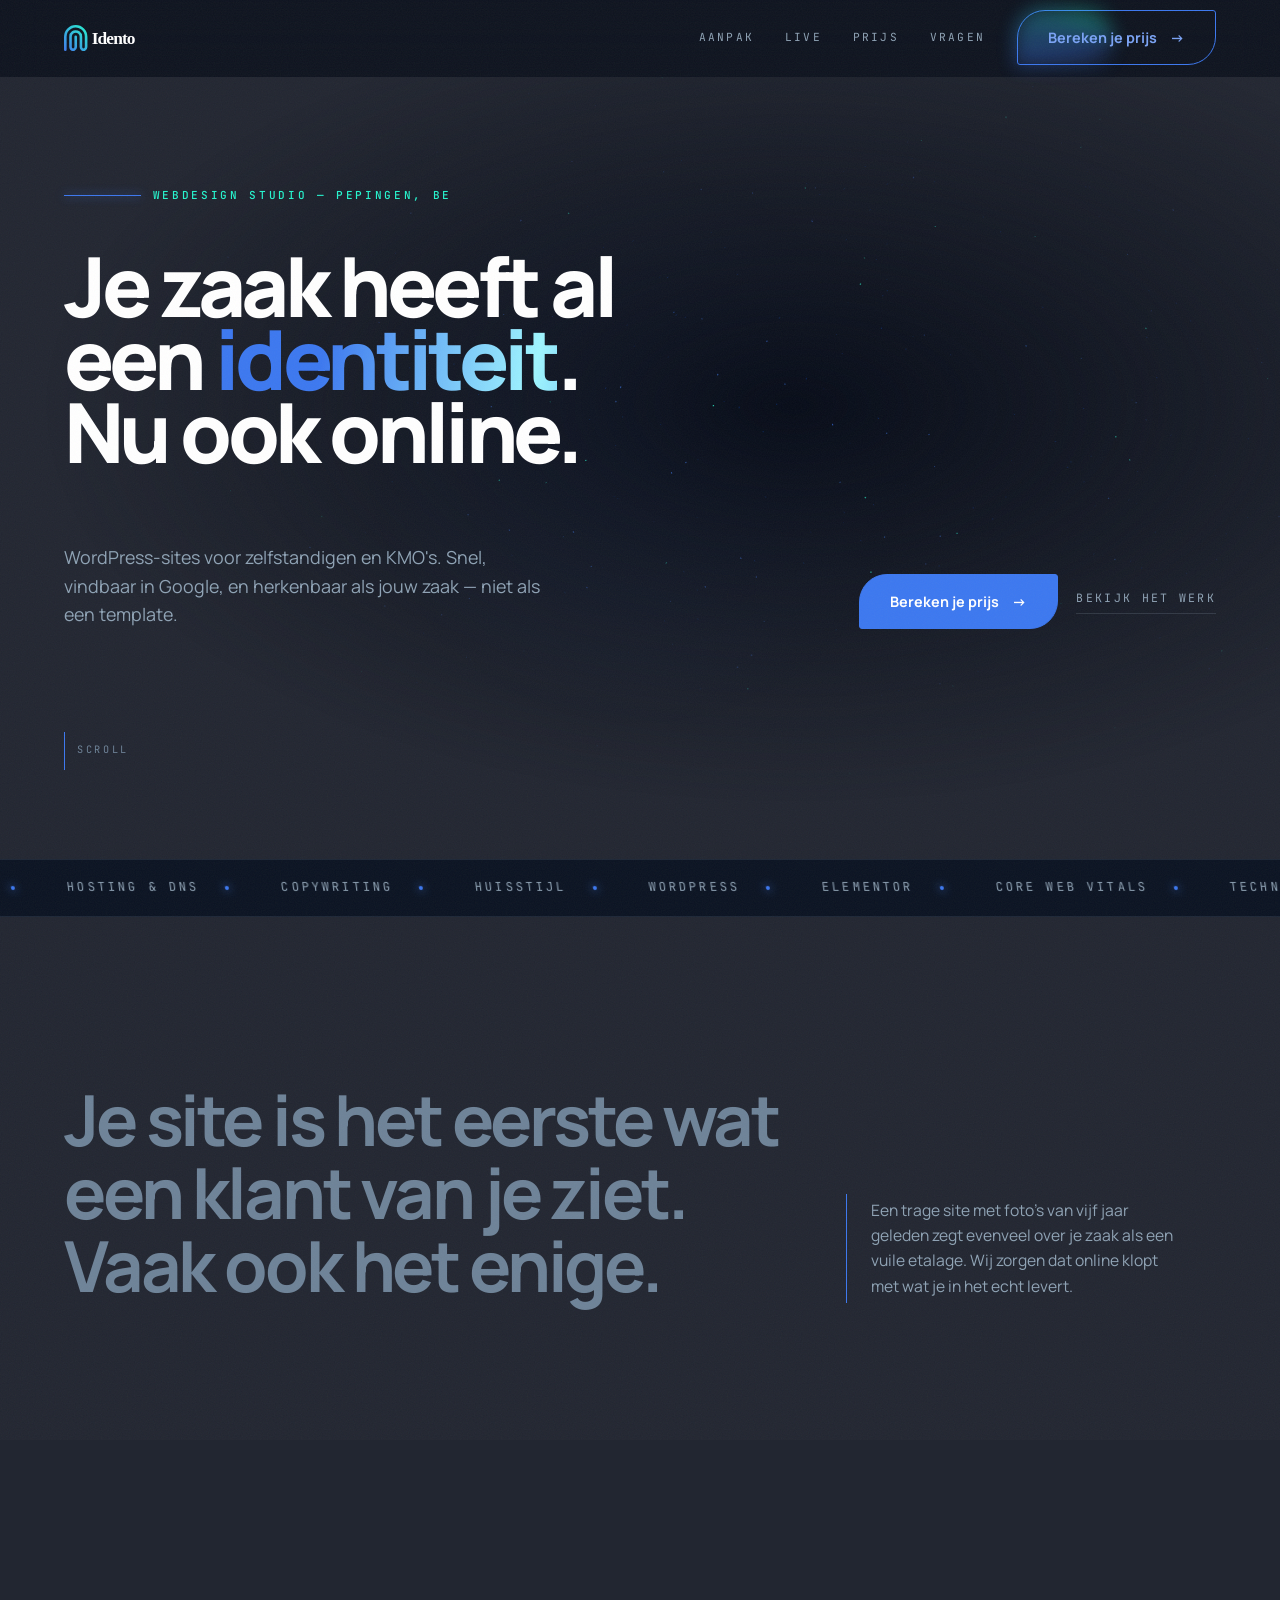
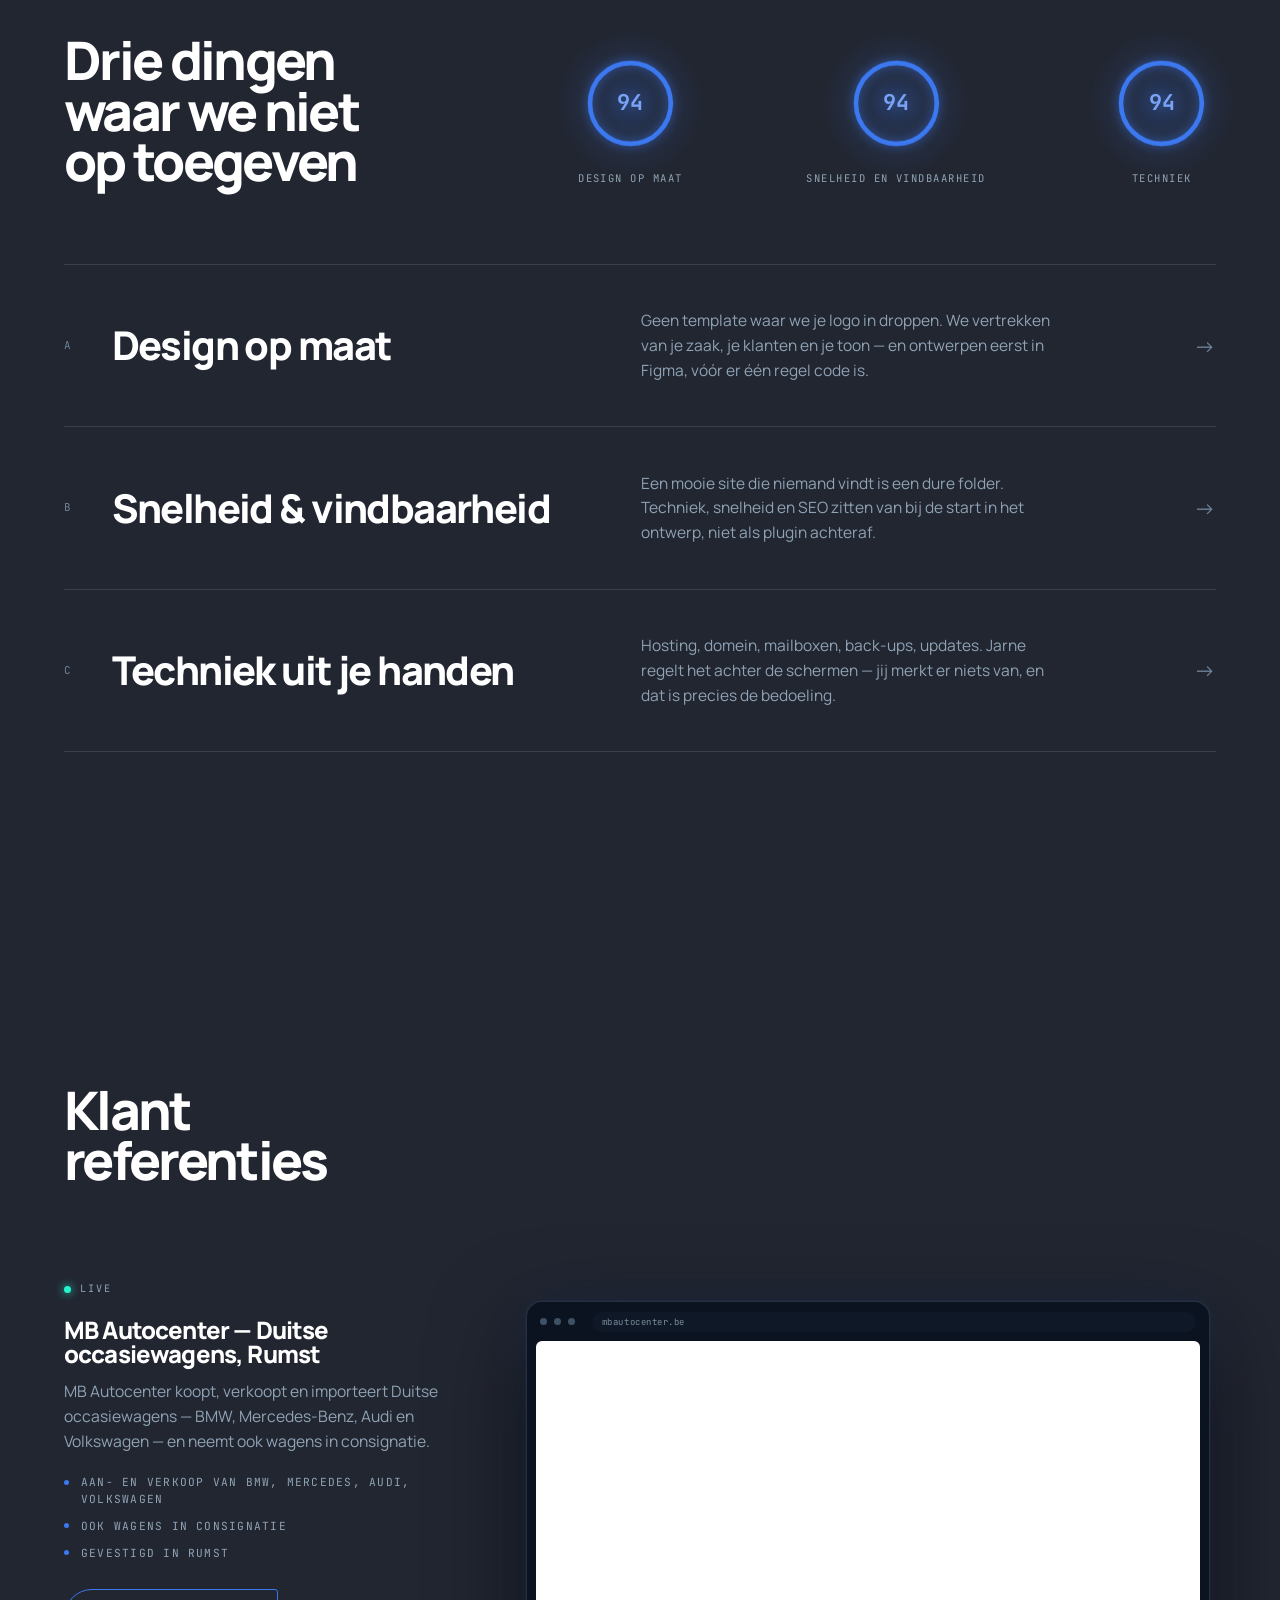
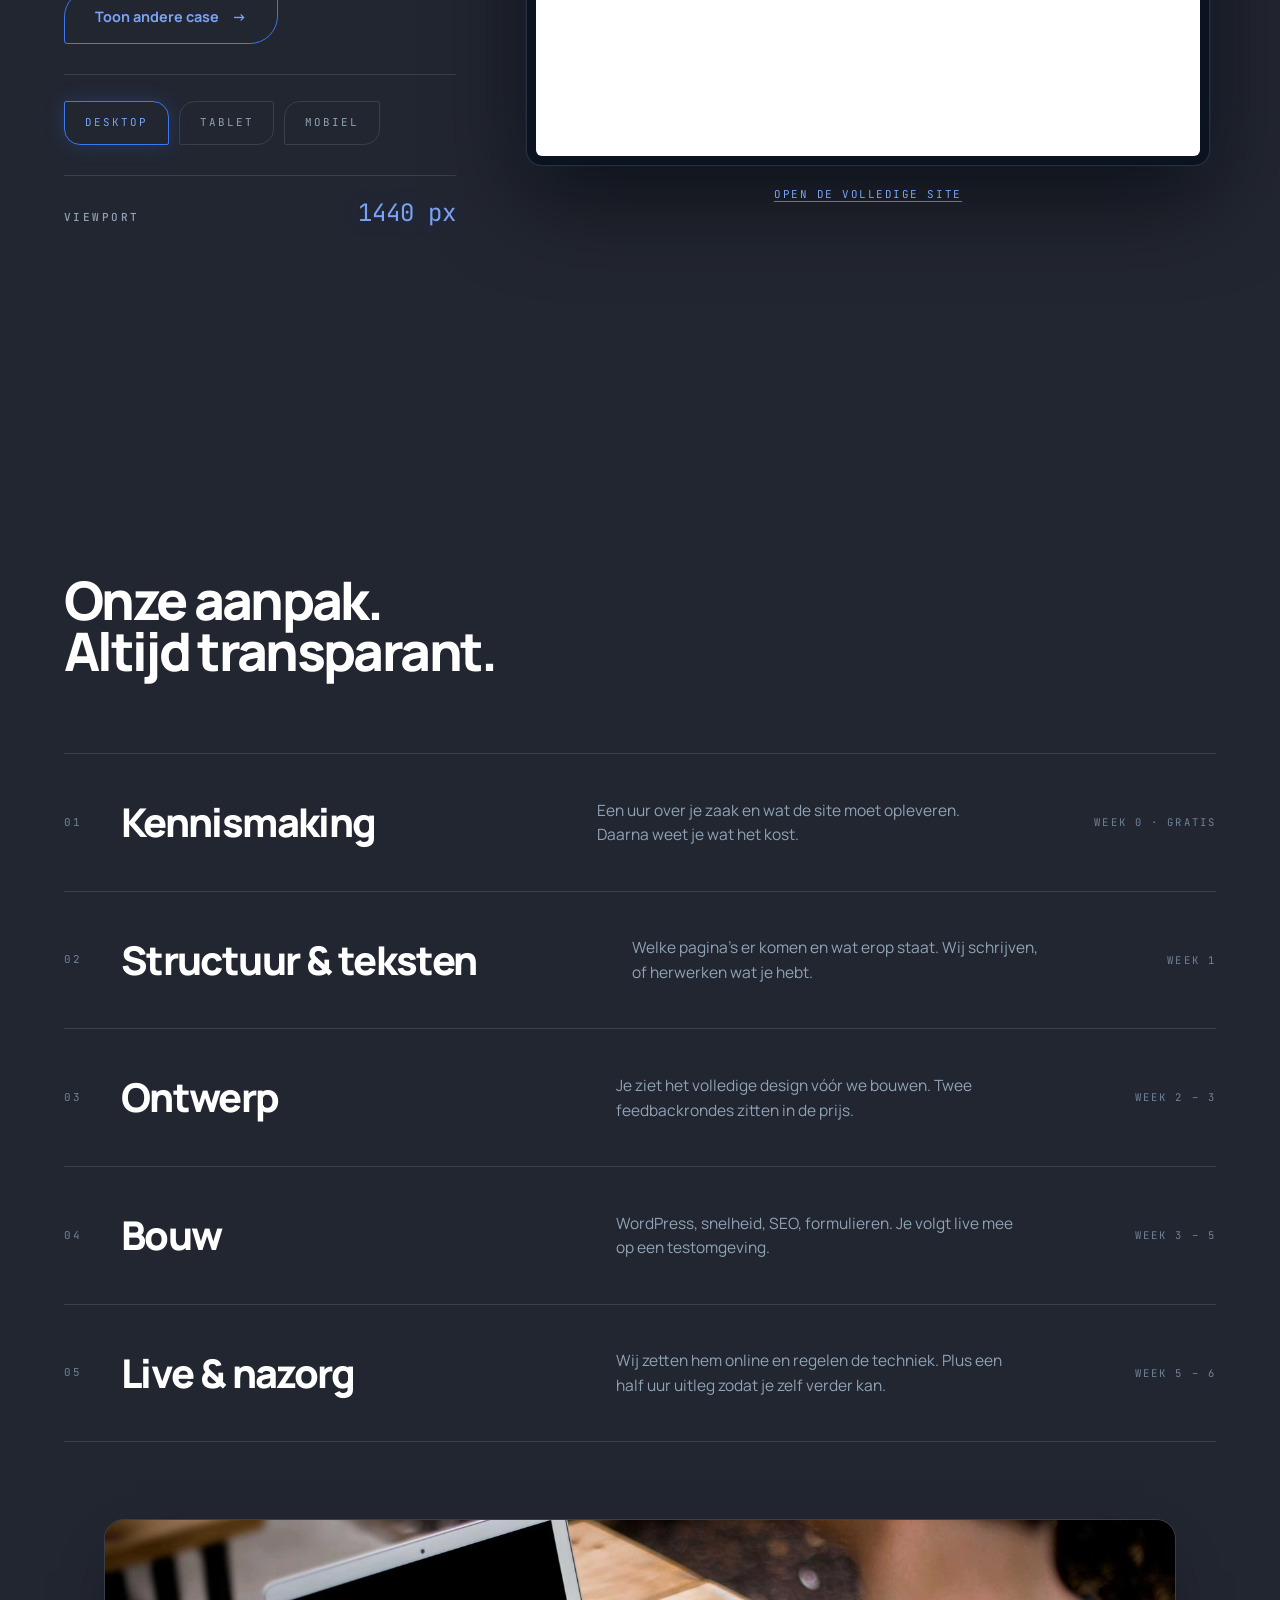
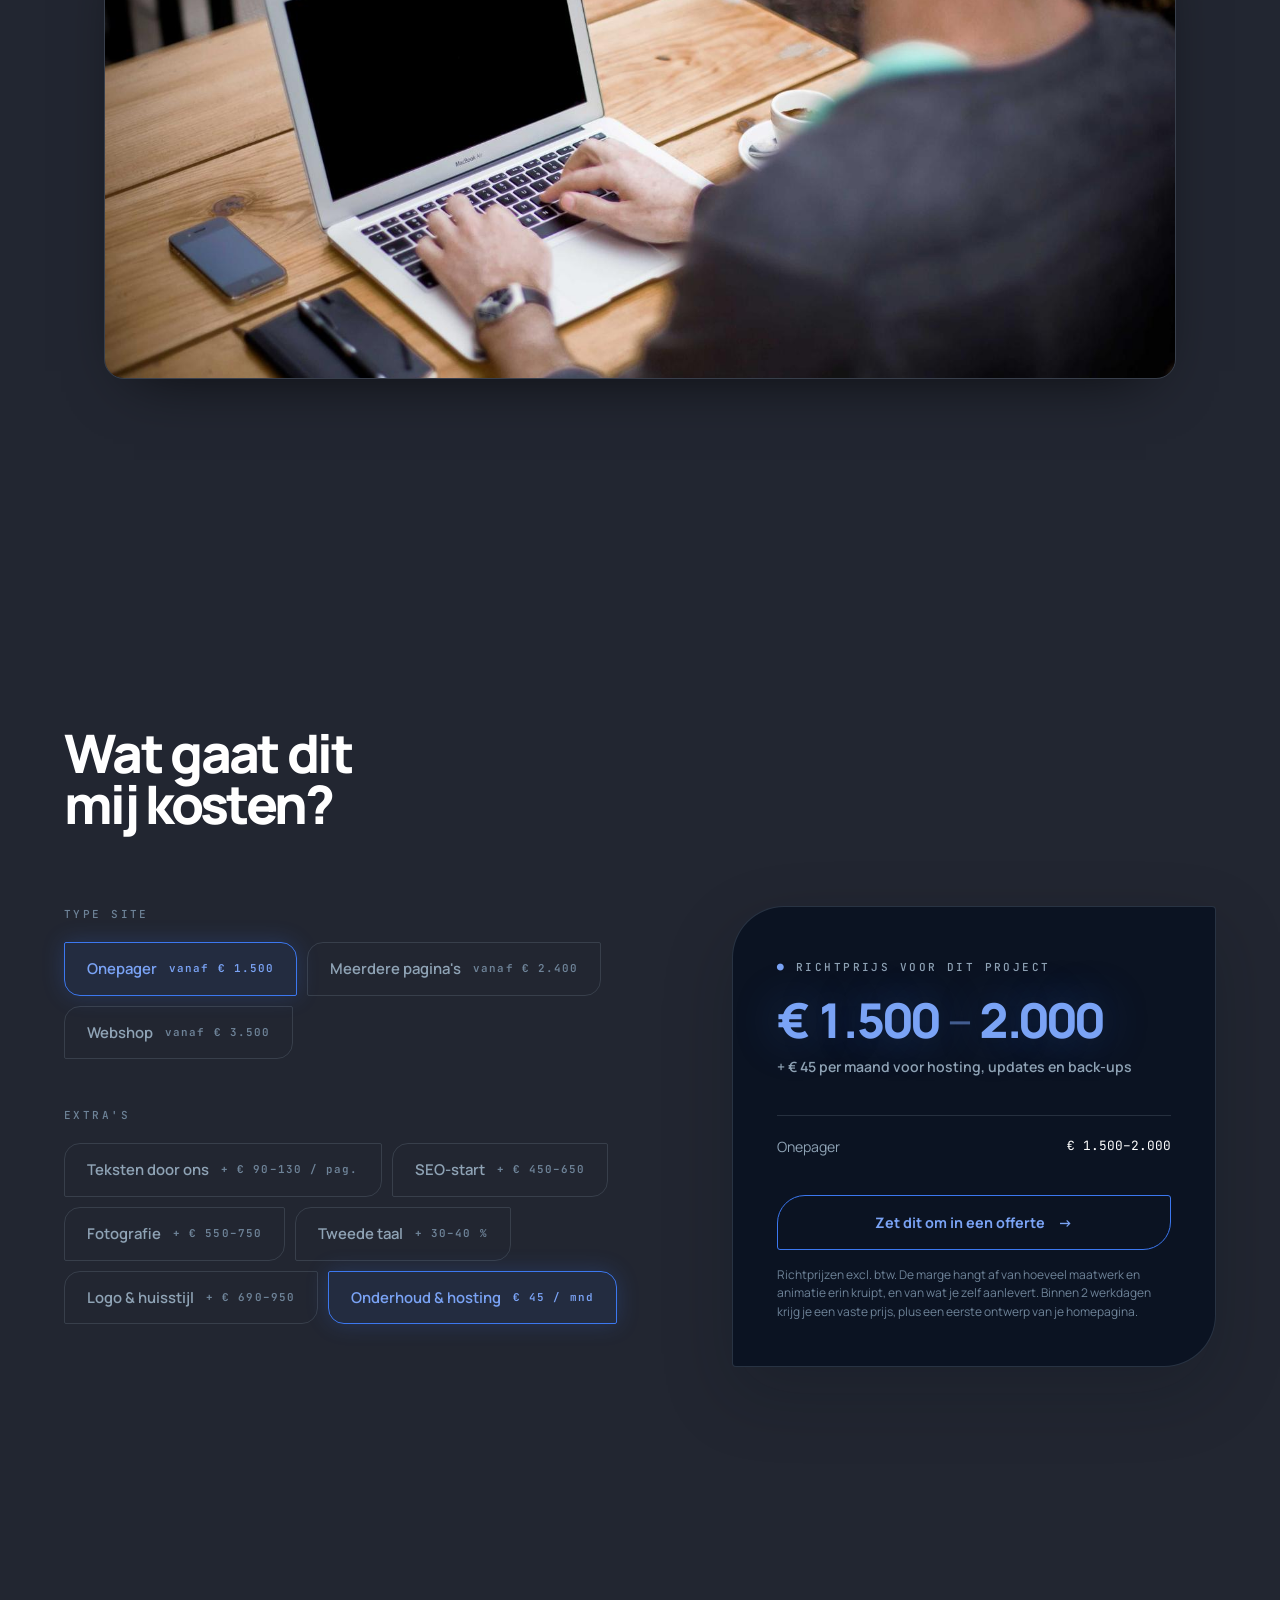
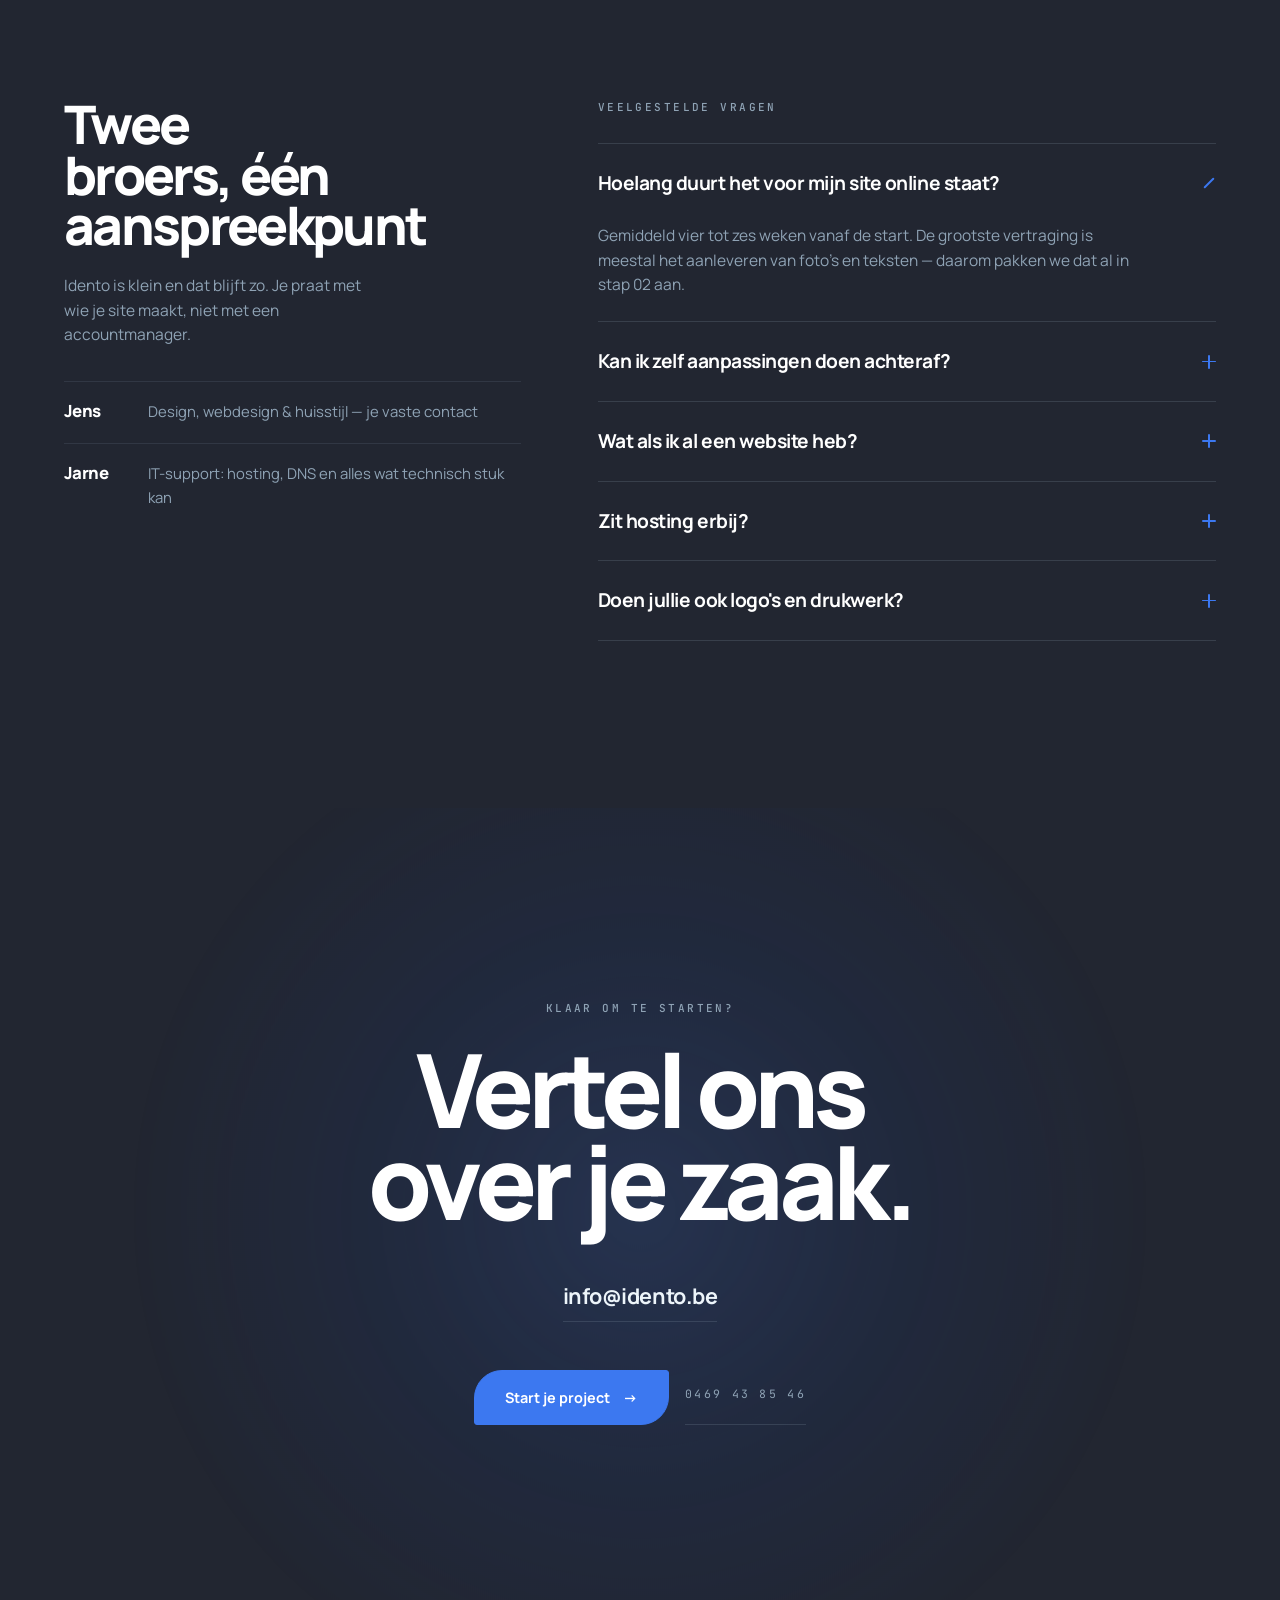
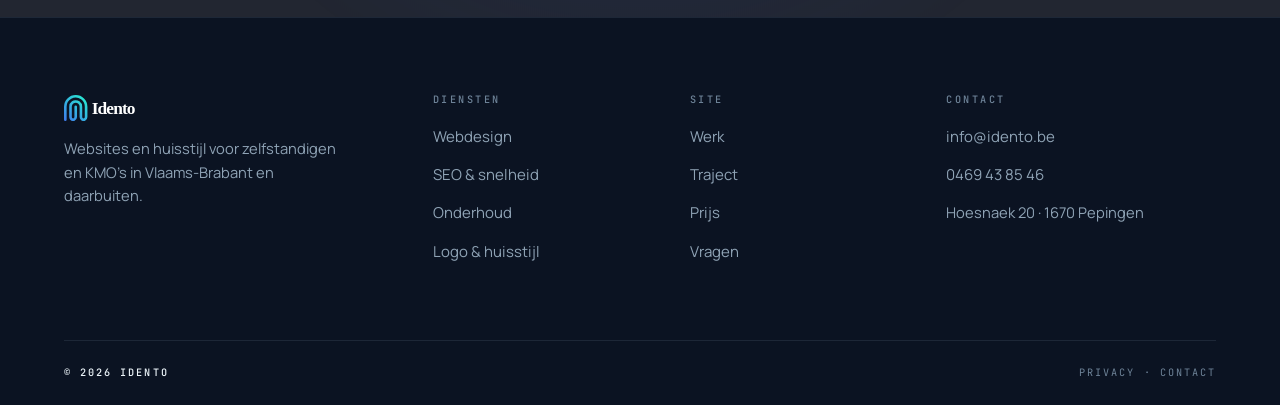
==== commit 6f00ec9f: "Scoredashboard: labels, tragere telling, gloed-clip en kleur naar blauw - Ringlabels volgen nu de dr" ====
--- a/index.html
+++ b/index.html
@@ -150,39 +150,39 @@
           <h2 class="h-lg reveal" style="max-width:13ch">Drie dingen waar we niet op toegeven</h2>
           <!-- Streefdoel, geen gemeten score: bij Idento is 100% de lat, geen
                "gemiddeld goed genoeg". Vandaar dat alle drie naar 100 lopen. -->
-          <div class="score-board reveal" id="scoreBoard" role="img" aria-label="Streefdoel: Design, SEO en Prestaties elk op 100 van de 100">
+          <div class="score-board reveal" id="scoreBoard" role="img" aria-label="Streefdoel: design op maat, snelheid en vindbaarheid, en techniek elk op 100 van de 100">
             <div class="score-ring" data-target="100">
               <div class="ring-visual">
-                <svg viewBox="0 0 120 120" aria-hidden="true">
-                  <circle class="ring-track" cx="60" cy="60" r="52"></circle>
-                  <circle class="ring-fill" cx="60" cy="60" r="52" style="--score:100"></circle>
+                <svg viewBox="0 0 140 140" aria-hidden="true">
+                  <circle class="ring-track" cx="70" cy="70" r="52"></circle>
+                  <circle class="ring-fill" cx="70" cy="70" r="52" style="--score:100"></circle>
                 </svg>
                 <span class="ring-value">100</span>
                 <span class="ring-check" aria-hidden="true">&#10003;</span>
               </div>
-              <span class="ring-label">Design</span>
+              <span class="ring-label">Design op maat</span>
             </div>
             <div class="score-ring" data-target="100">
               <div class="ring-visual">
-                <svg viewBox="0 0 120 120" aria-hidden="true">
-                  <circle class="ring-track" cx="60" cy="60" r="52"></circle>
-                  <circle class="ring-fill" cx="60" cy="60" r="52" style="--score:100"></circle>
+                <svg viewBox="0 0 140 140" aria-hidden="true">
+                  <circle class="ring-track" cx="70" cy="70" r="52"></circle>
+                  <circle class="ring-fill" cx="70" cy="70" r="52" style="--score:100"></circle>
                 </svg>
                 <span class="ring-value">100</span>
                 <span class="ring-check" aria-hidden="true">&#10003;</span>
               </div>
-              <span class="ring-label">SEO</span>
+              <span class="ring-label">Snelheid en vindbaarheid</span>
             </div>
             <div class="score-ring" data-target="100">
               <div class="ring-visual">
-                <svg viewBox="0 0 120 120" aria-hidden="true">
-                  <circle class="ring-track" cx="60" cy="60" r="52"></circle>
-                  <circle class="ring-fill" cx="60" cy="60" r="52" style="--score:100"></circle>
+                <svg viewBox="0 0 140 140" aria-hidden="true">
+                  <circle class="ring-track" cx="70" cy="70" r="52"></circle>
+                  <circle class="ring-fill" cx="70" cy="70" r="52" style="--score:100"></circle>
                 </svg>
                 <span class="ring-value">100</span>
                 <span class="ring-check" aria-hidden="true">&#10003;</span>
               </div>
-              <span class="ring-label">Prestaties</span>
+              <span class="ring-label">Techniek</span>
             </div>
           </div>
         </div>
--- a/assets/css/pages/home.css
+++ b/assets/css/pages/home.css
@@ -148,8 +148,8 @@
 
 /* Scoredashboard naast de "Drie dingen..."-titel: drie ringen die naar
    100 tellen zodra ze in beeld scrollen. Geen kaart eromheen — de ringen
-   zweven los, in het groen van --success: dit is het streefdoel, niet
-   een gemeten score, en bij 100% verschijnt een vinkje als bevestiging. */
+   zweven los, in het accentblauw: dit is het streefdoel, niet een
+   gemeten score, en bij 100% verschijnt een vinkje als bevestiging. */
 .score-board {
   display: flex;
   justify-content: space-between;
@@ -163,25 +163,25 @@
   content: "";
   position: absolute;
   inset: -18%;
-  background: radial-gradient(circle, rgba(37, 245, 206, 0.22) 0%, transparent 72%);
+  background: radial-gradient(circle, rgba(60, 120, 240, 0.22) 0%, transparent 72%);
   border-radius: 50%;
   z-index: 0;
   pointer-events: none;
 }
-.ring-visual svg { position: relative; z-index: 1; display: block; width: 100%; height: 100%; transform: rotate(-90deg); }
-.ring-track { fill: none; stroke: rgba(37, 245, 206, 0.16); stroke-width: 6; }
+.ring-visual svg { position: relative; z-index: 1; display: block; overflow: visible; width: 100%; height: 100%; transform: rotate(-90deg); }
+.ring-track { fill: none; stroke: rgba(60, 120, 240, 0.16); stroke-width: 6; }
 .ring-fill {
   fill: none;
-  stroke: var(--success);
+  stroke: var(--accent);
   stroke-width: 6;
   stroke-linecap: round;
   stroke-dasharray: 326.7;
-  filter: drop-shadow(0 0 6px rgba(37, 245, 206, 0.65));
+  filter: drop-shadow(0 0 6px rgba(60, 120, 240, 0.65));
   /* Zonder JS meteen de correcte eindstand tonen — enkel html.js zet
      hem terug op nul om vervolgens naar deze waarde te animeren. */
   stroke-dashoffset: calc(326.7 * (1 - var(--score, 0) / 100));
 }
-html.js .ring-fill { stroke-dashoffset: 326.7; transition: stroke-dashoffset 1.3s var(--ease); }
+html.js .ring-fill { stroke-dashoffset: 326.7; transition: stroke-dashoffset 2.4s var(--ease); }
 html.js .ring-fill.is-visible { stroke-dashoffset: calc(326.7 * (1 - var(--score, 0) / 100)); }
 @media (prefers-reduced-motion: reduce) {
   html.js .ring-fill { transition: none; stroke-dashoffset: calc(326.7 * (1 - var(--score, 0) / 100)); }
@@ -196,8 +196,8 @@
   font-family: var(--font-mono);
   font-weight: 700;
   font-size: clamp(1.05rem, 1.7vw, 1.4rem);
-  color: var(--success);
-  text-shadow: 0 0 14px rgba(37, 245, 206, 0.55);
+  color: var(--accent-ink);
+  text-shadow: 0 0 14px rgba(60, 120, 240, 0.55);
   font-variant-numeric: tabular-nums;
 }
 .ring-check {
@@ -208,14 +208,14 @@
   width: 24px;
   height: 24px;
   border-radius: 50%;
-  background: var(--success);
-  color: var(--navy-950);
+  background: var(--accent);
+  color: var(--text-strong);
   font-size: 0.7rem;
   font-weight: 800;
   display: flex;
   align-items: center;
   justify-content: center;
-  box-shadow: 0 0 14px rgba(37, 245, 206, 0.75);
+  box-shadow: 0 0 14px rgba(60, 120, 240, 0.75);
   opacity: 1;
   transform: scale(1);
 }
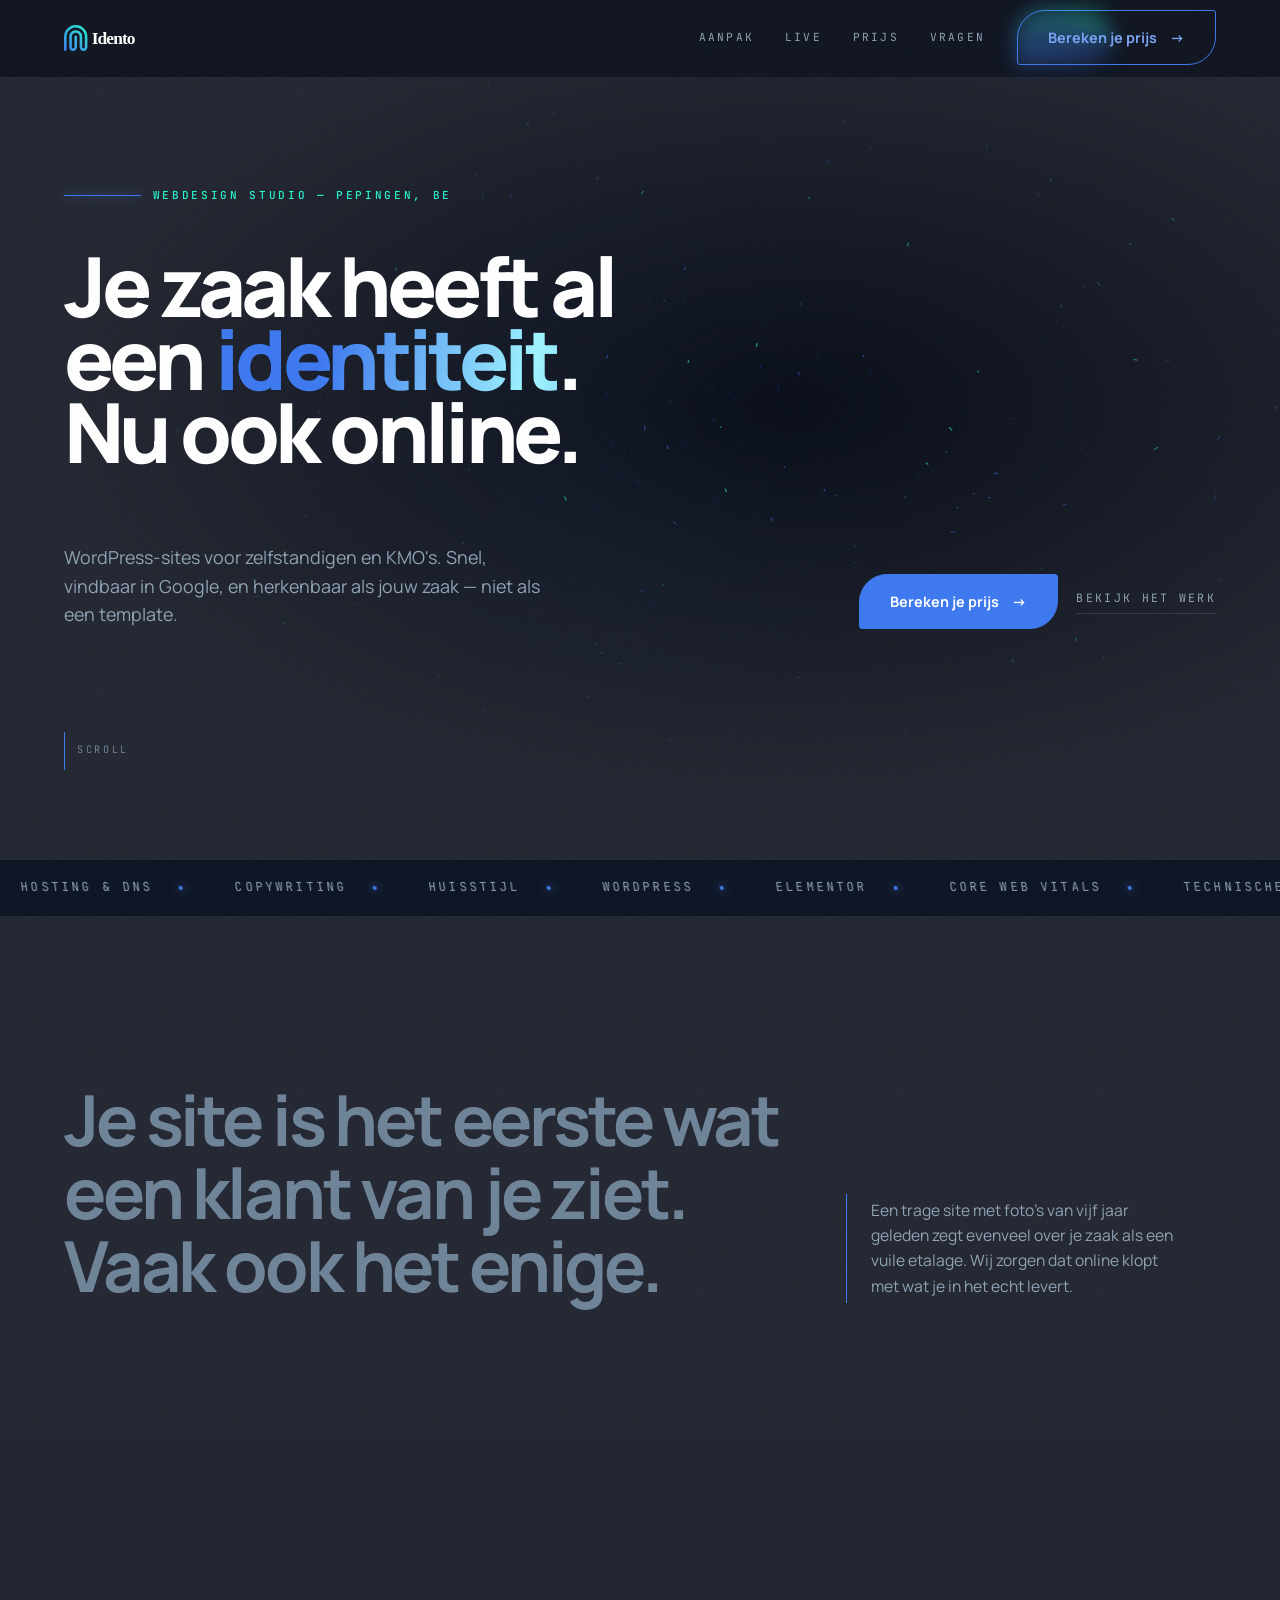
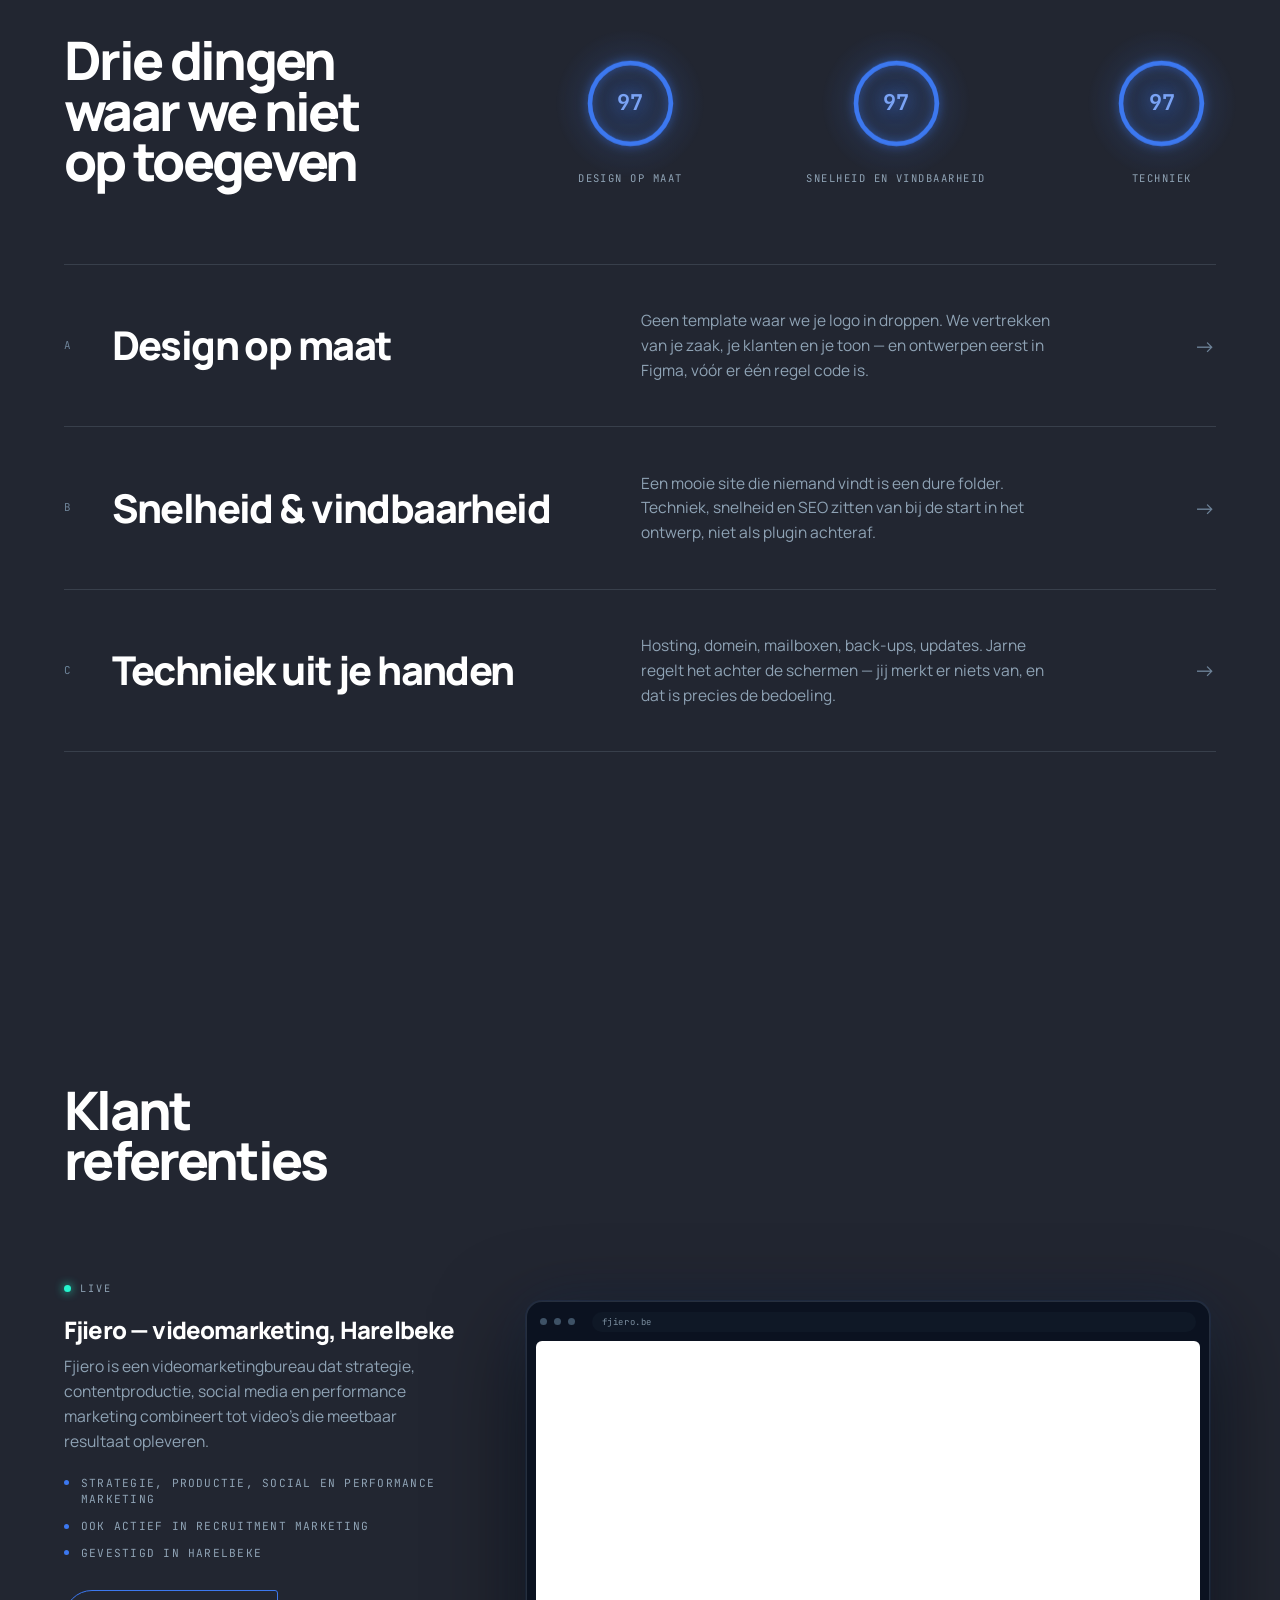
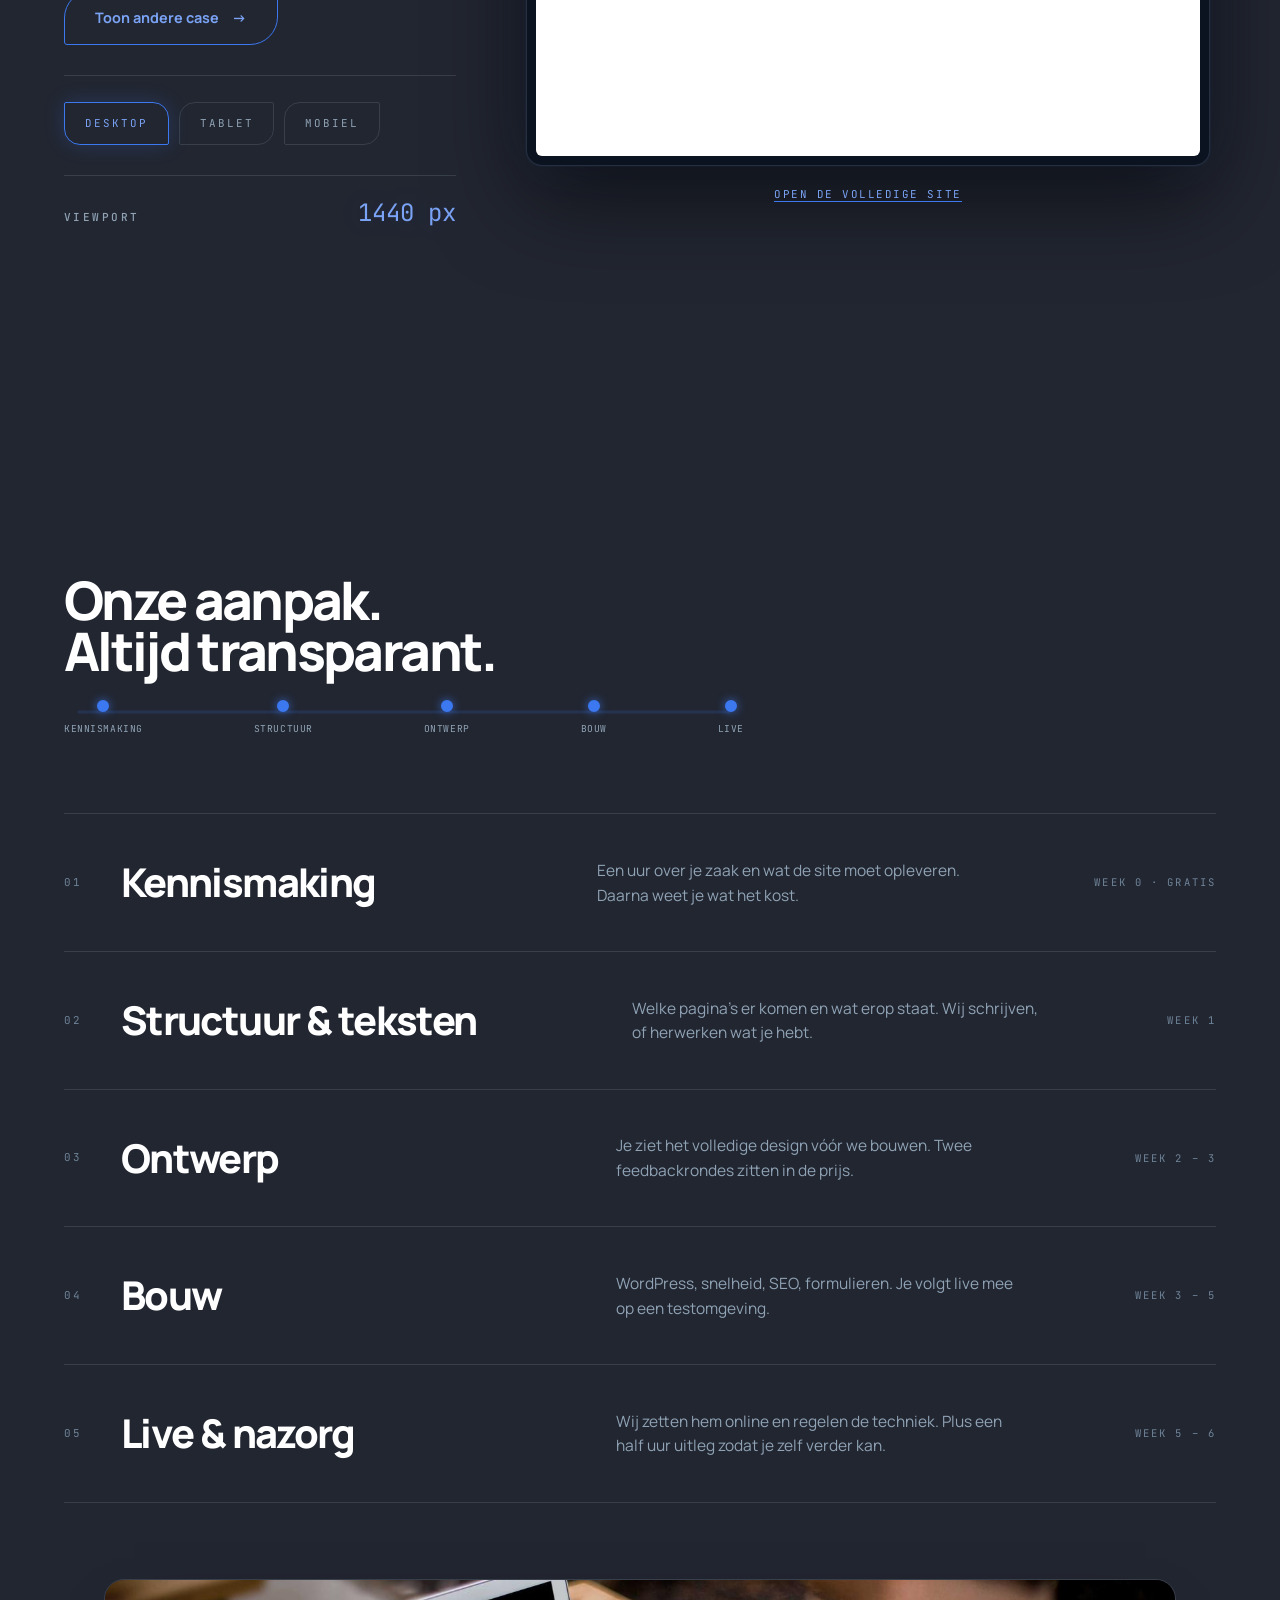
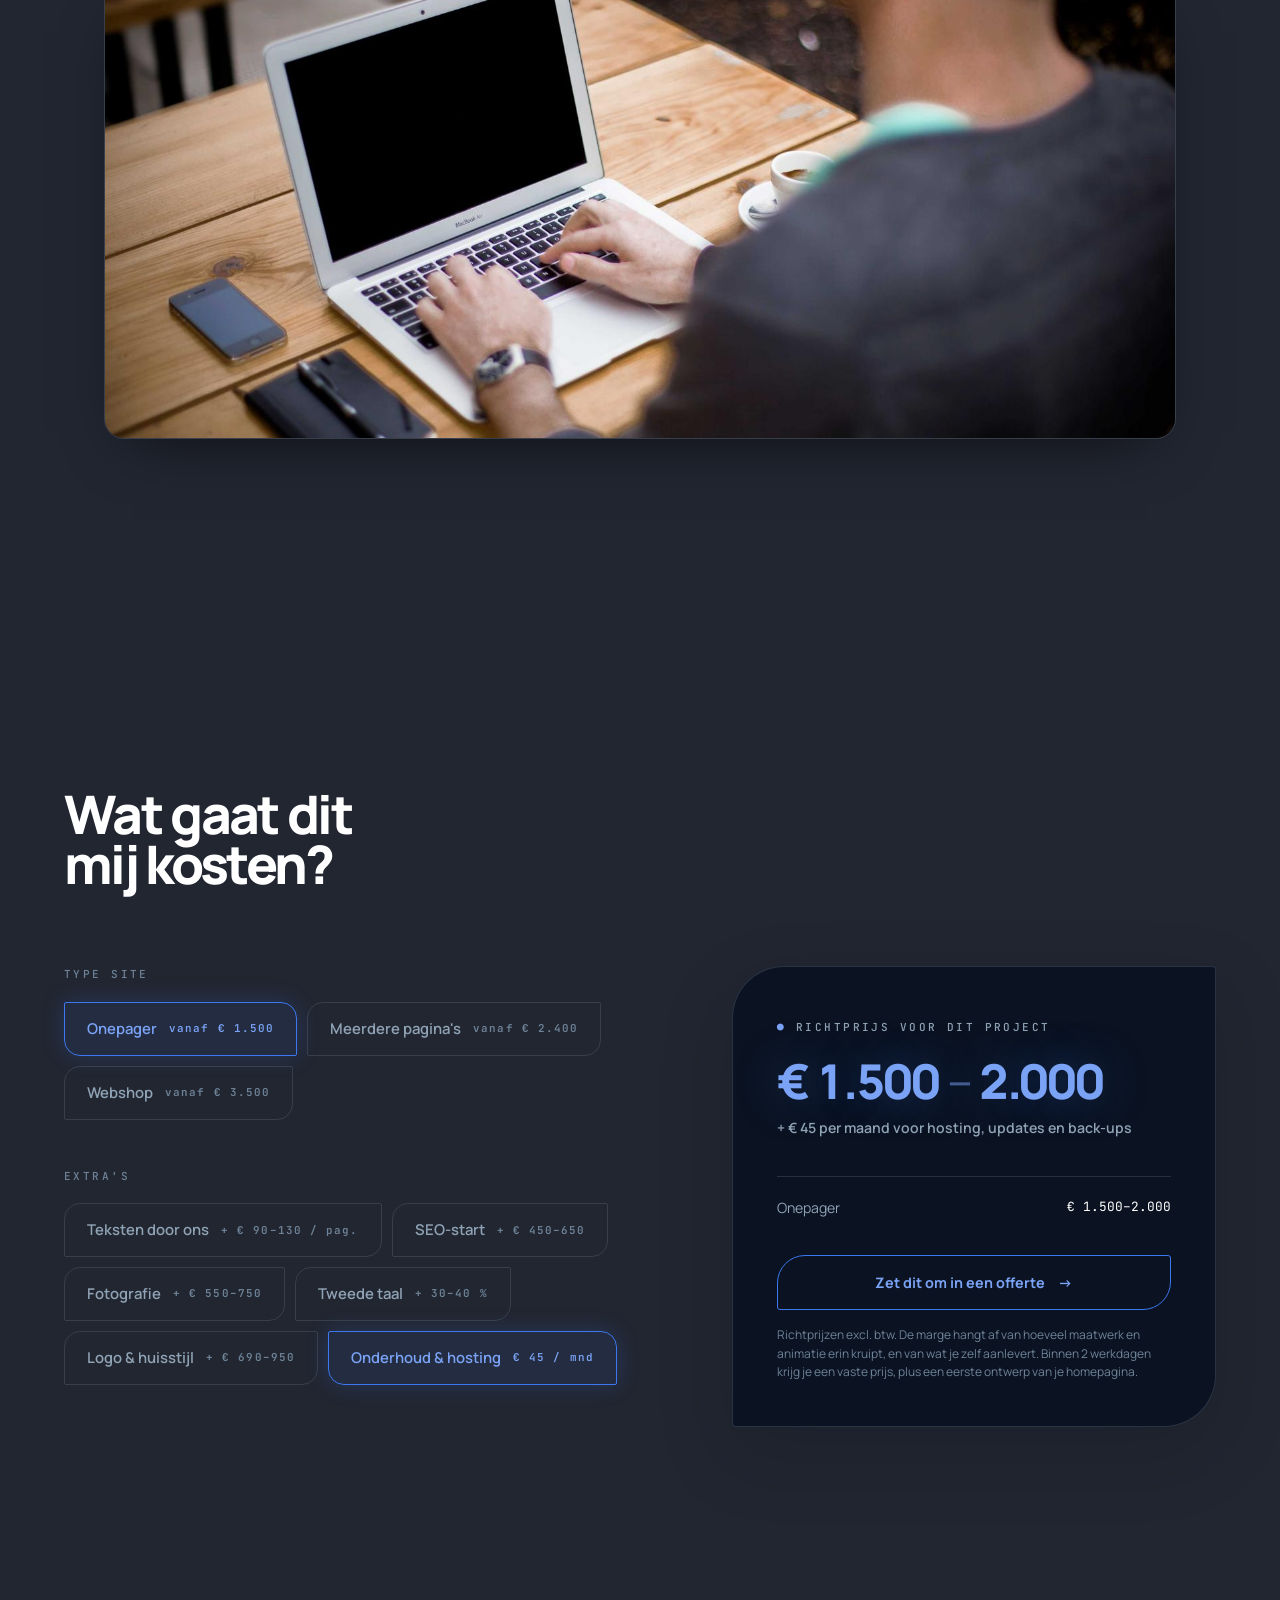
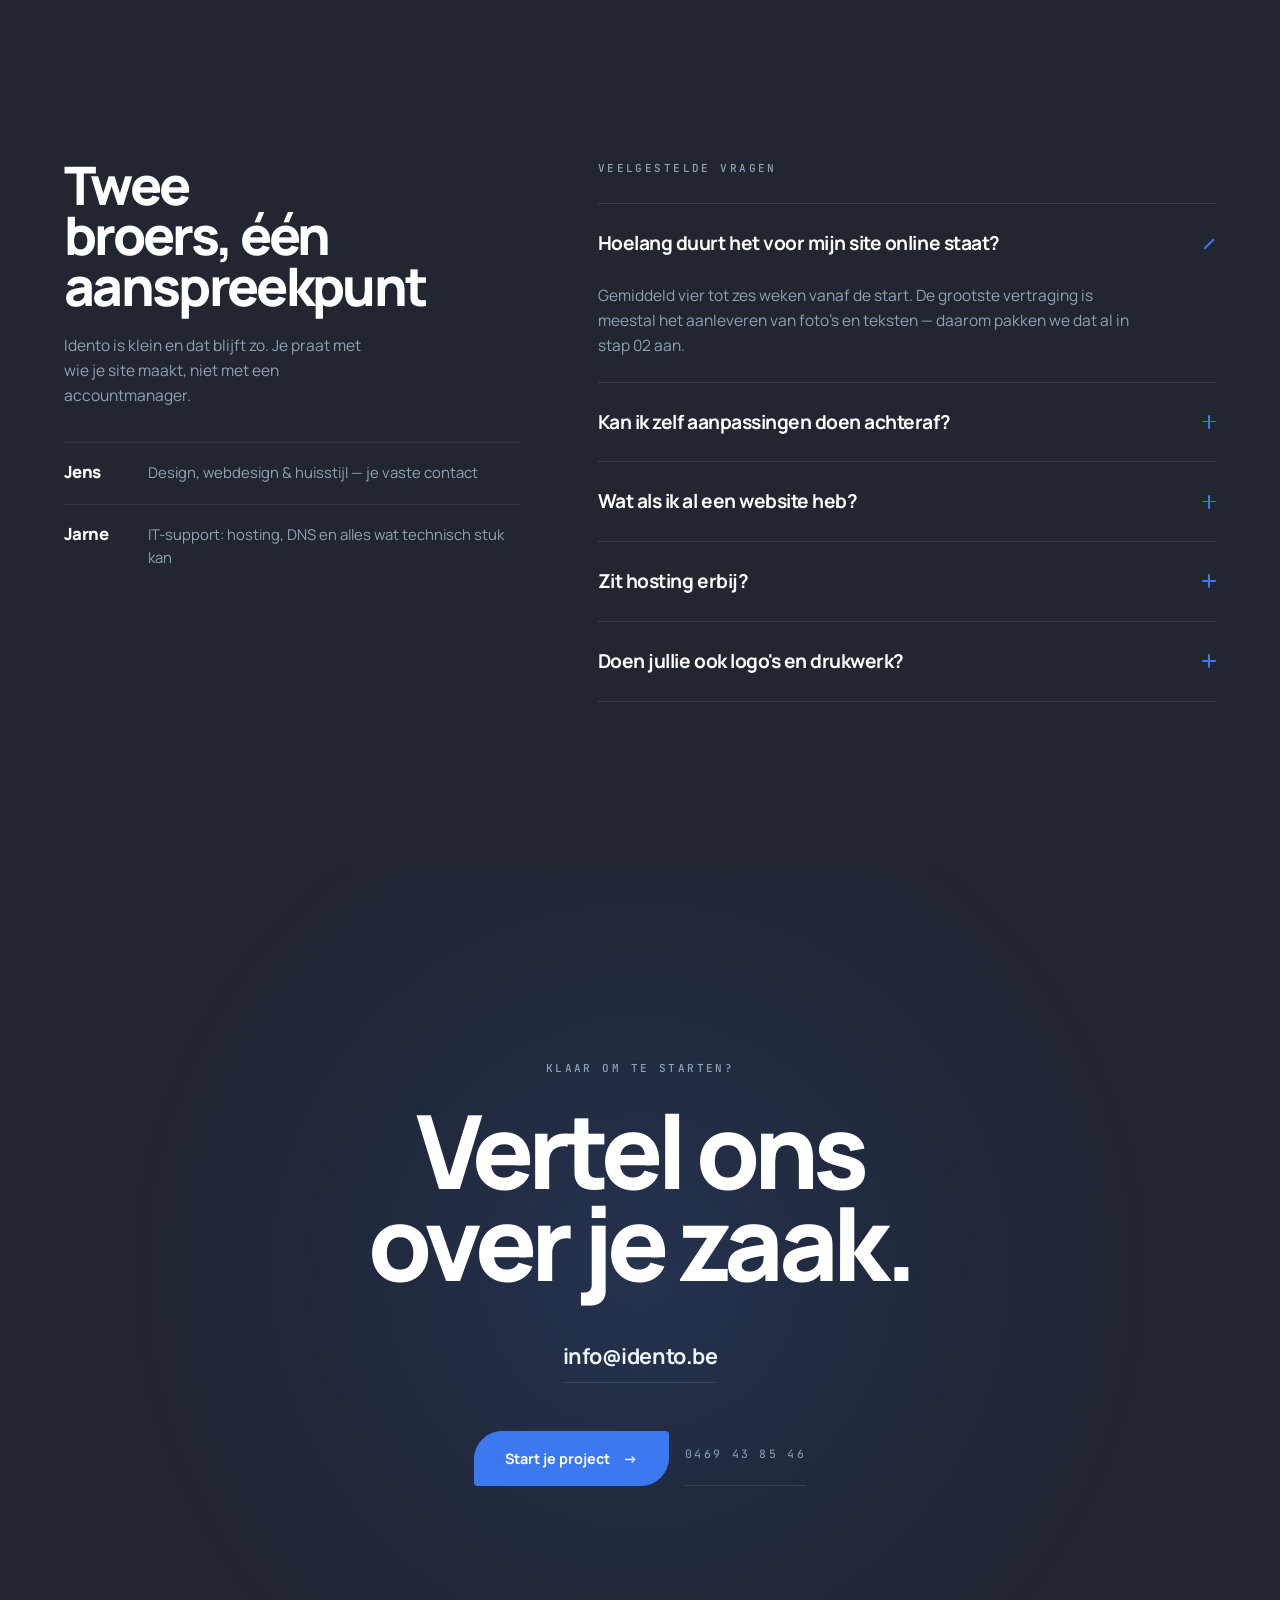
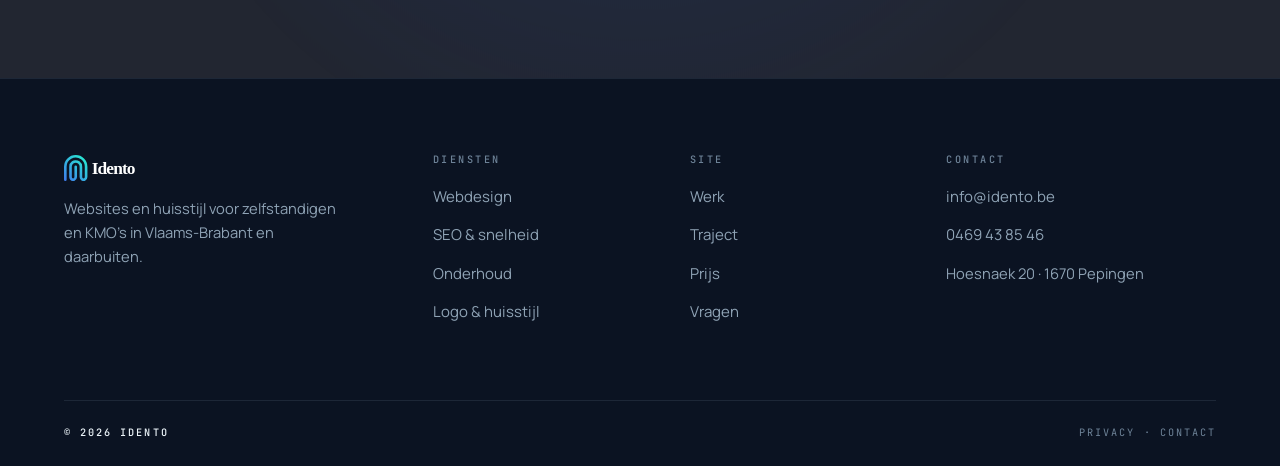
==== commit 40641a38: "Voeg horizontale tijdlijn toe naast "Onze aanpak. Altijd transparant." Zelfde opzet als het scoredas" ====
--- a/index.html
+++ b/index.html
@@ -262,6 +262,20 @@
       <div class="wrap">
         <div class="section-head">
           <h2 class="h-lg reveal" style="max-width:13ch">Onze aanpak. Altijd transparant.</h2>
+          <div class="timeline reveal" id="trajectTimeline" role="img" aria-label="Traject in vijf stappen: Kennismaking, Structuur, Ontwerp, Bouw, Live">
+            <svg class="timeline-line" viewBox="0 0 100 10" preserveAspectRatio="none" aria-hidden="true">
+              <line x1="2" y1="5" x2="98" y2="5" class="timeline-line-bg" pathLength="100"></line>
+              <line x1="2" y1="5" x2="98" y2="5" class="timeline-line-fill" pathLength="100"></line>
+            </svg>
+            <div class="timeline-nodes">
+              <div class="timeline-node" style="--d:0s"><span class="timeline-dot"></span><span class="timeline-label">Kennismaking</span></div>
+              <div class="timeline-node" style="--d:.4s"><span class="timeline-dot"></span><span class="timeline-label">Structuur</span></div>
+              <div class="timeline-node" style="--d:.8s"><span class="timeline-dot"></span><span class="timeline-label">Ontwerp</span></div>
+              <div class="timeline-node" style="--d:1.2s"><span class="timeline-dot"></span><span class="timeline-label">Bouw</span></div>
+              <div class="timeline-node" style="--d:1.6s"><span class="timeline-dot"></span><span class="timeline-label">Live</span></div>
+            </div>
+            <span class="timeline-pulse" aria-hidden="true"></span>
+          </div>
         </div>
 
         <div class="rows">
--- a/assets/css/pages/home.css
+++ b/assets/css/pages/home.css
@@ -237,6 +237,94 @@
 }
 @media (max-width: 640px) {
   .score-board { width: 100%; }
+}
+
+/* Horizontale tijdlijn naast "Onze aanpak..."-titel: dezelfde losse,
+   kaartloze en gloeiende opzet als het scoredashboard. De lijn tekent
+   zich in, de vijf stops lichten na elkaar op, en nadien reist er een
+   puls continu over de lijn — het "altijd transparant" letterlijk in
+   beweging. */
+.timeline { position: relative; width: clamp(320px, 62%, 680px); flex-shrink: 0; padding-top: 6px; }
+.timeline-line { display: block; width: 100%; height: 12px; overflow: visible; }
+.timeline-line-bg { fill: none; stroke: rgba(60, 120, 240, 0.16); stroke-width: 2.4; }
+.timeline-line-fill {
+  fill: none;
+  stroke: var(--accent);
+  stroke-width: 2.4;
+  stroke-linecap: round;
+  filter: drop-shadow(0 0 5px rgba(60, 120, 240, 0.6));
+  stroke-dasharray: 100;
+  stroke-dashoffset: 0;
+}
+html.js .timeline-line-fill { stroke-dashoffset: 100; transition: stroke-dashoffset 1.8s var(--ease); }
+html.js .timeline-line-fill.is-visible { stroke-dashoffset: 0; }
+@media (prefers-reduced-motion: reduce) {
+  html.js .timeline-line-fill { transition: none; stroke-dashoffset: 0; }
+}
+.timeline-nodes { display: flex; justify-content: space-between; margin-top: -18px; }
+.timeline-node { display: flex; flex-direction: column; align-items: center; gap: 9px; }
+.timeline-dot {
+  width: 12px;
+  height: 12px;
+  border-radius: 50%;
+  border: 2px solid var(--accent);
+  transition-delay: var(--d, 0s);
+  /* Zonder JS meteen "actief" tonen — enkel html.js dimt hem eerst om
+     daarna, gestaggerd per stop, weer op te lichten. */
+  background: var(--accent);
+  box-shadow: 0 0 10px rgba(60, 120, 240, 0.75);
+}
+html.js .timeline-dot {
+  transform: scale(0.4);
+  opacity: 0.4;
+  background: var(--surface-raised);
+  box-shadow: none;
+  transition: transform 0.45s cubic-bezier(.34, 1.7, .64, 1), opacity 0.3s ease, box-shadow 0.3s ease, background 0.3s ease;
+}
+html.js .timeline.is-visible .timeline-dot {
+  transform: scale(1);
+  opacity: 1;
+  background: var(--accent);
+  box-shadow: 0 0 10px rgba(60, 120, 240, 0.75);
+}
+@media (prefers-reduced-motion: reduce) {
+  html.js .timeline-dot { transition: none; }
+}
+.timeline-label {
+  font-family: var(--font-mono);
+  font-size: 0.6rem;
+  letter-spacing: 0.06em;
+  text-transform: uppercase;
+  color: var(--text-muted);
+  white-space: nowrap;
+}
+.timeline-pulse {
+  position: absolute;
+  top: 1px;
+  left: 2%;
+  width: 8px;
+  height: 8px;
+  border-radius: 50%;
+  background: var(--text-strong);
+  box-shadow: 0 0 10px 3px rgba(60, 120, 240, 0.9);
+  opacity: 0;
+  pointer-events: none;
+}
+html.js .timeline.is-visible .timeline-pulse {
+  animation: timeline-pulse-travel 3.6s ease-in-out 2.3s infinite;
+}
+@keyframes timeline-pulse-travel {
+  0% { left: 2%; opacity: 0; }
+  10% { opacity: 1; }
+  90% { opacity: 1; }
+  100% { left: 96%; opacity: 0; }
+}
+@media (prefers-reduced-motion: reduce) {
+  .timeline-pulse { display: none; }
+}
+@media (max-width: 640px) {
+  .timeline { width: 100%; }
+  .timeline-label { font-size: 0.54rem; }
 }
 
 
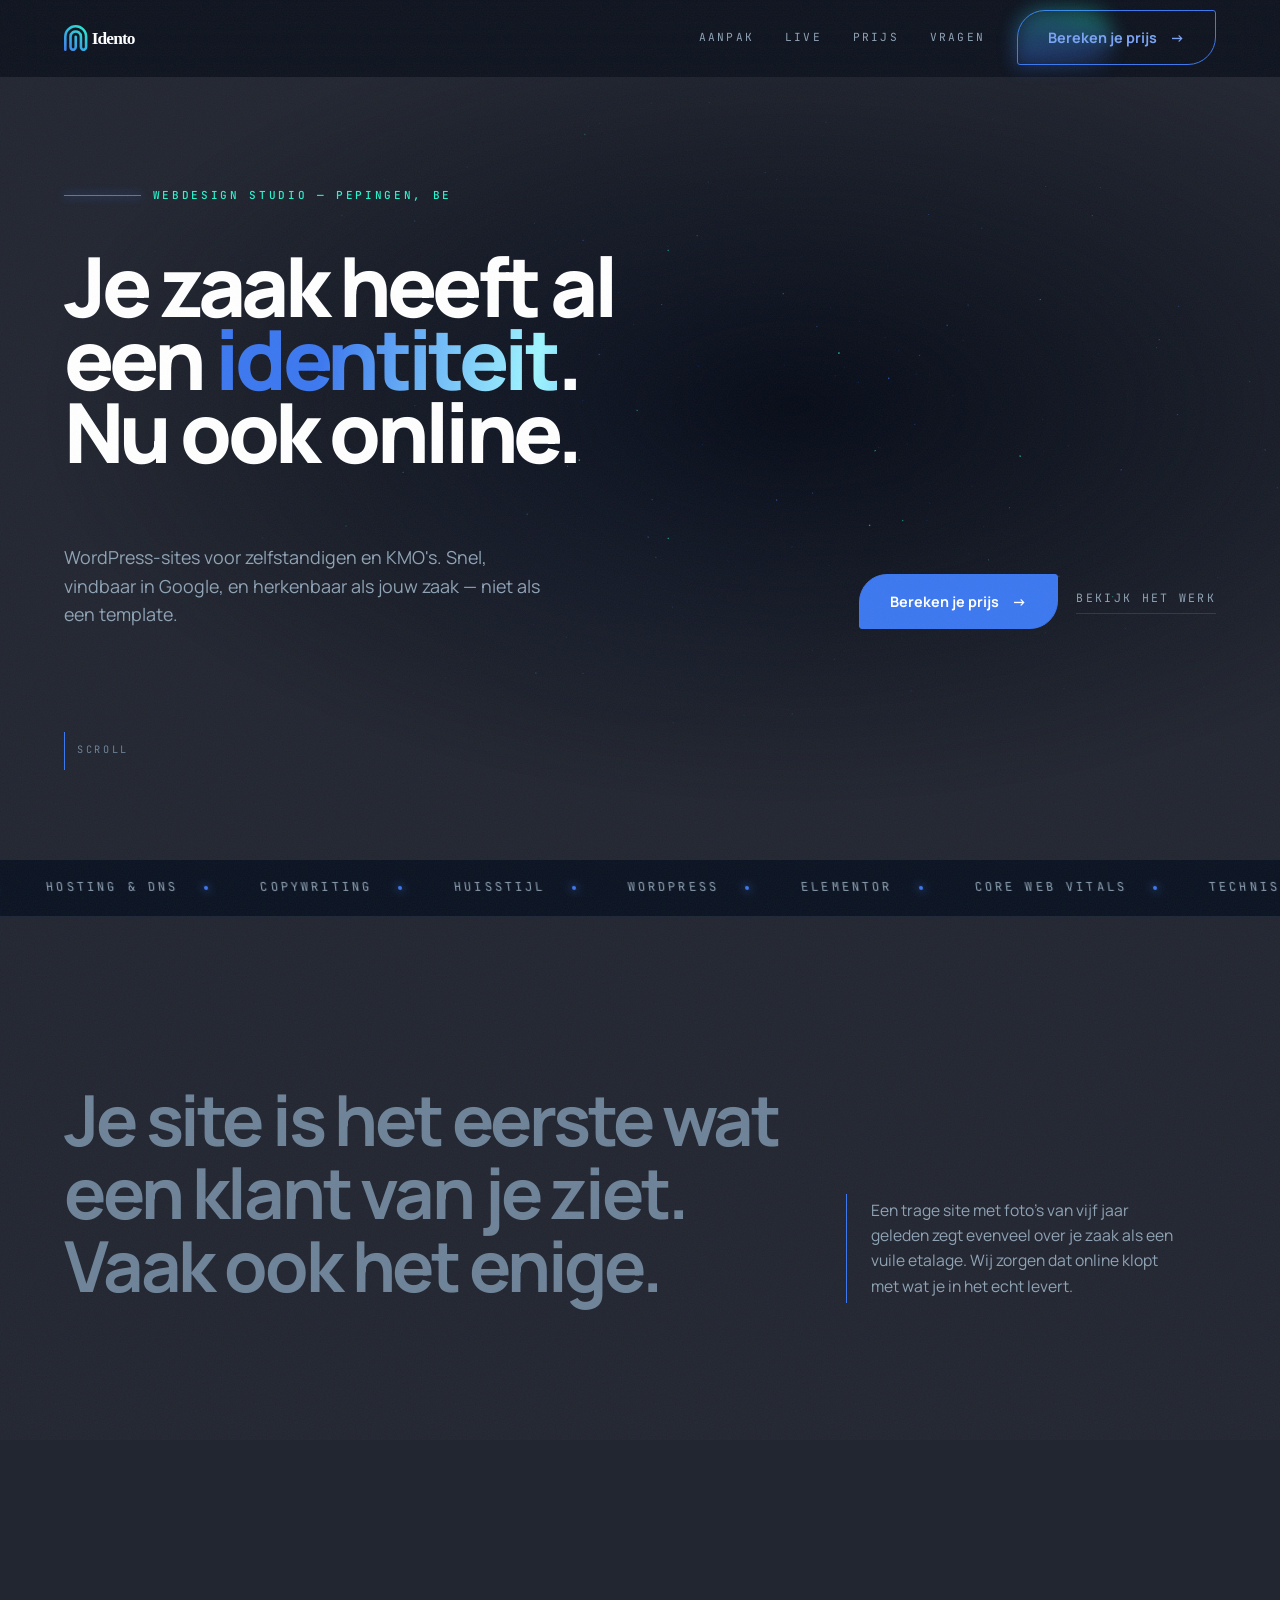
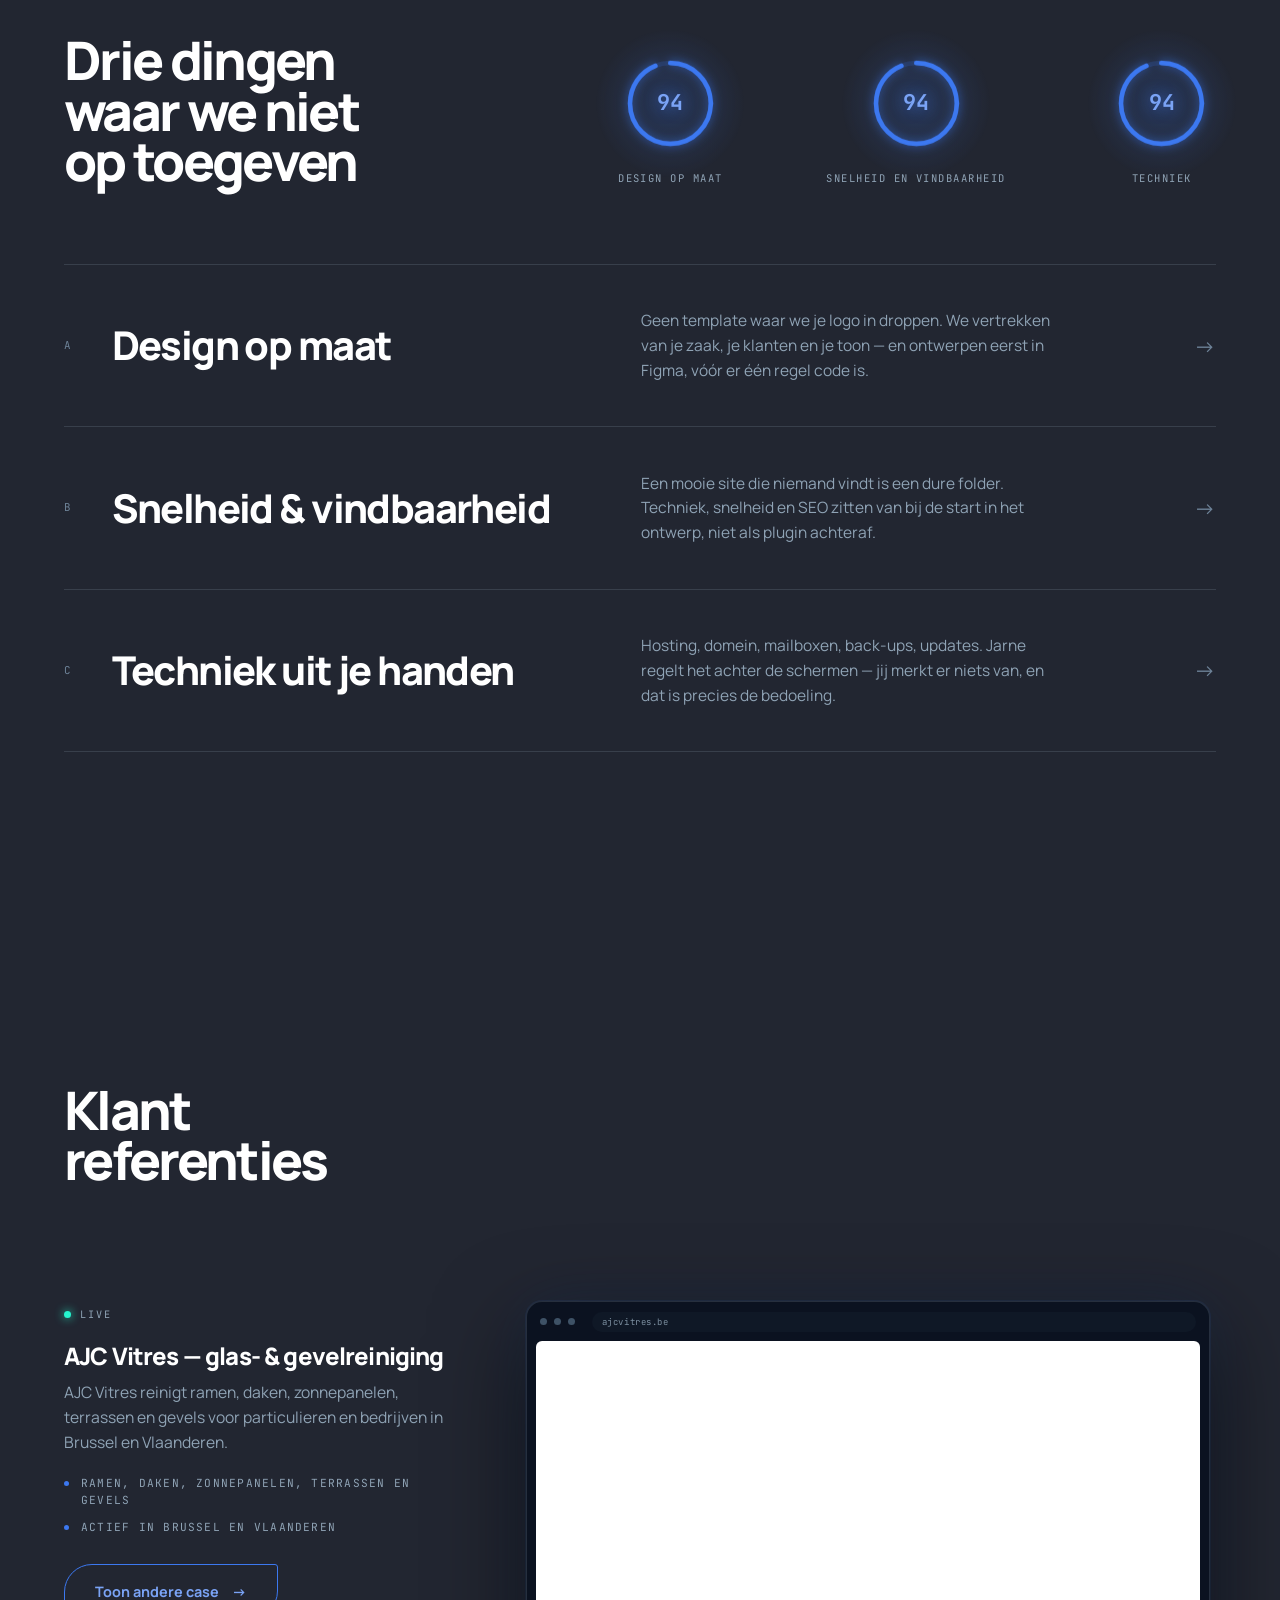
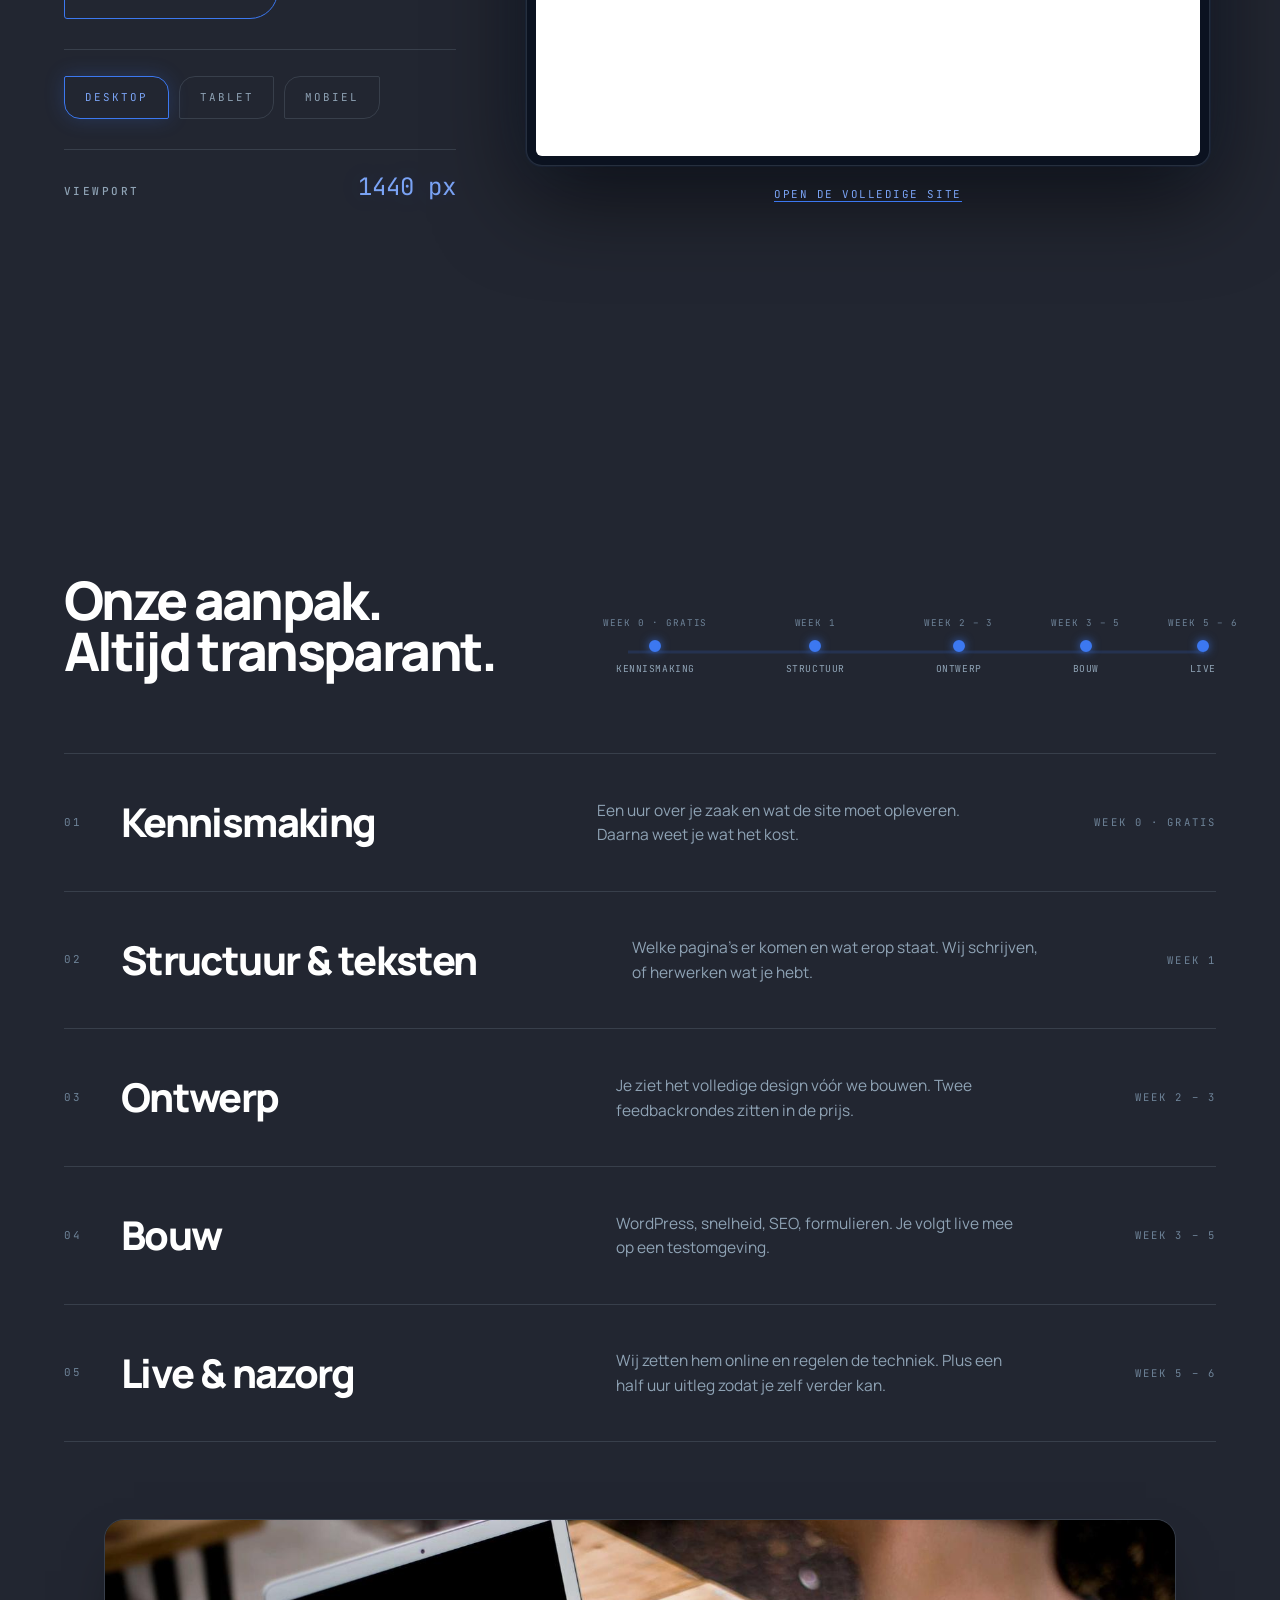
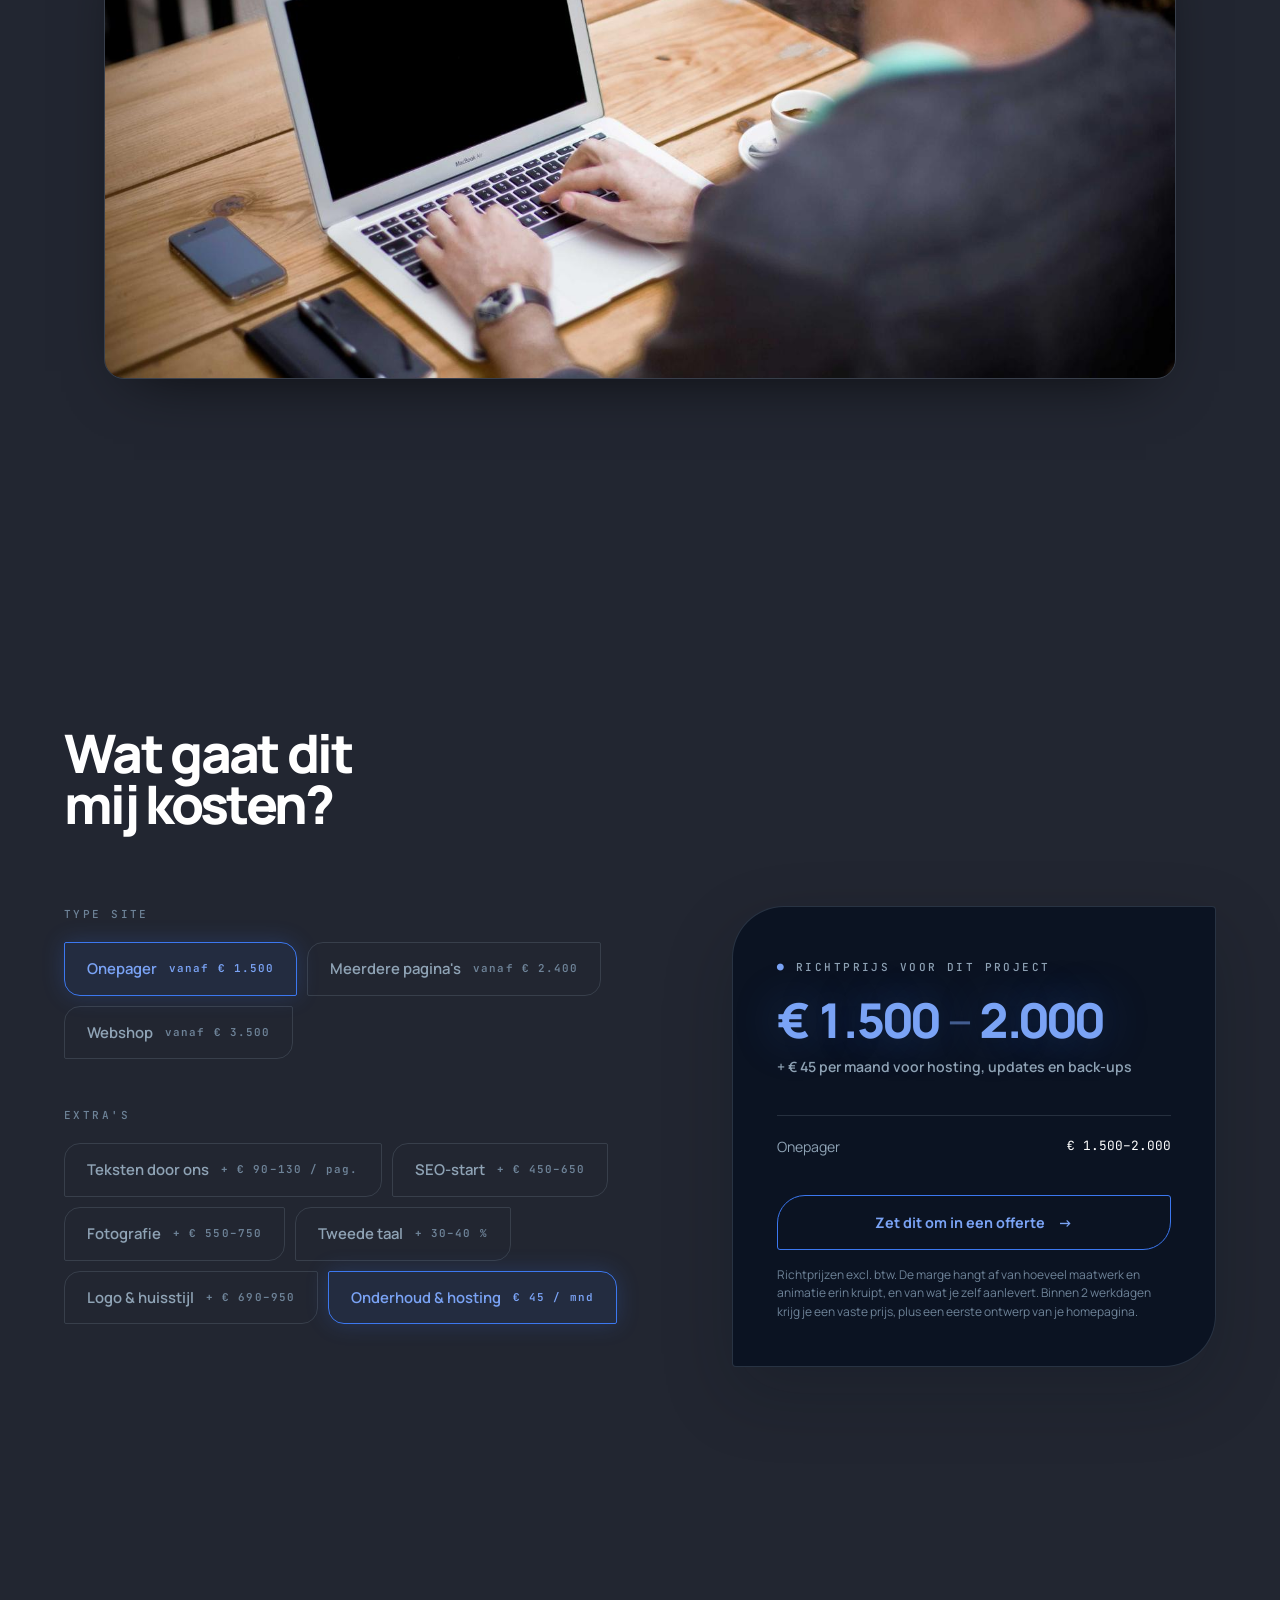
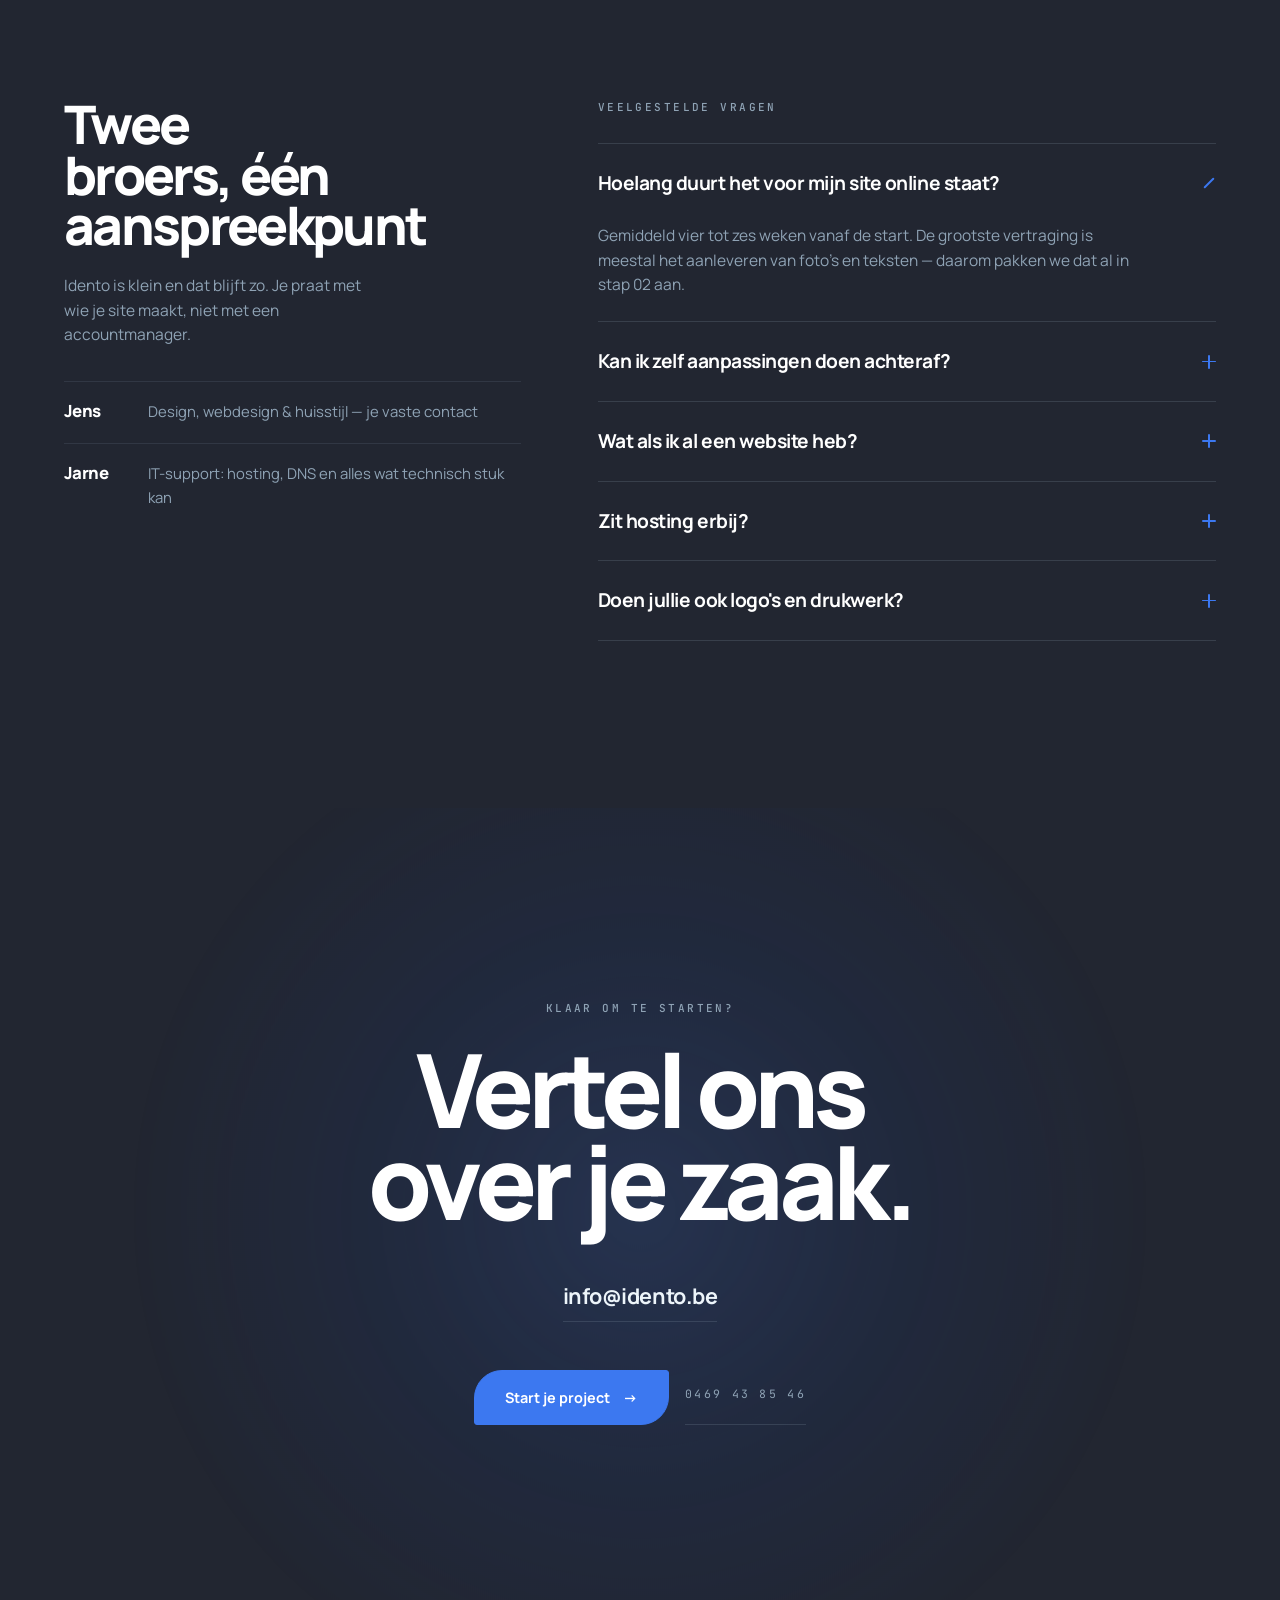
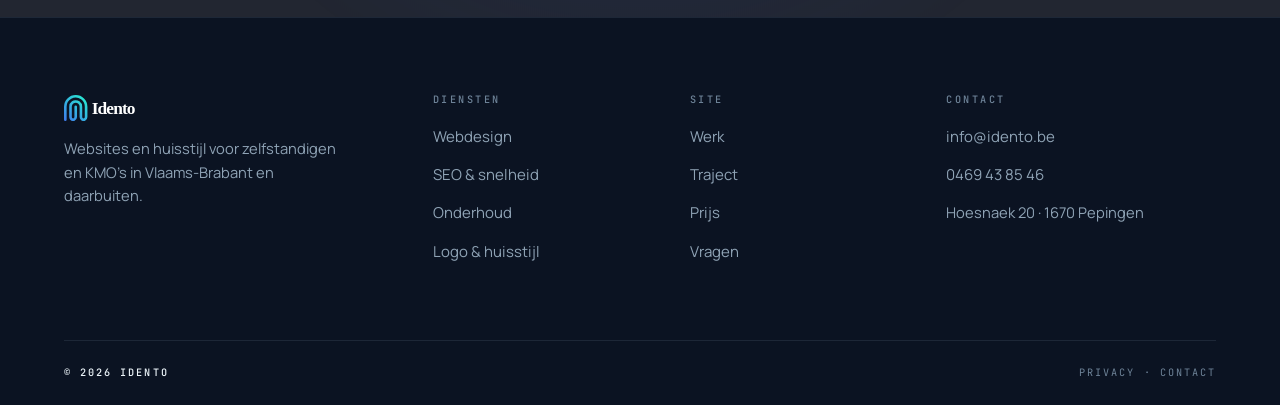
==== commit 2149390d: "Icoon <-> titel hover-koppeling, klik-scroll, weeklabels en ring-sync - Hover op een score-ring of t" ====
--- a/index.html
+++ b/index.html
@@ -262,17 +262,17 @@
       <div class="wrap">
         <div class="section-head">
           <h2 class="h-lg reveal" style="max-width:13ch">Onze aanpak. Altijd transparant.</h2>
-          <div class="timeline reveal" id="trajectTimeline" role="img" aria-label="Traject in vijf stappen: Kennismaking, Structuur, Ontwerp, Bouw, Live">
+          <div class="timeline reveal" id="trajectTimeline" role="img" aria-label="Traject in vijf stappen: Kennismaking (week 0, gratis), Structuur (week 1), Ontwerp (week 2 tot 3), Bouw (week 3 tot 5), Live (week 5 tot 6)">
             <svg class="timeline-line" viewBox="0 0 100 10" preserveAspectRatio="none" aria-hidden="true">
               <line x1="2" y1="5" x2="98" y2="5" class="timeline-line-bg" pathLength="100"></line>
               <line x1="2" y1="5" x2="98" y2="5" class="timeline-line-fill" pathLength="100"></line>
             </svg>
             <div class="timeline-nodes">
-              <div class="timeline-node" style="--d:0s"><span class="timeline-dot"></span><span class="timeline-label">Kennismaking</span></div>
-              <div class="timeline-node" style="--d:.4s"><span class="timeline-dot"></span><span class="timeline-label">Structuur</span></div>
-              <div class="timeline-node" style="--d:.8s"><span class="timeline-dot"></span><span class="timeline-label">Ontwerp</span></div>
-              <div class="timeline-node" style="--d:1.2s"><span class="timeline-dot"></span><span class="timeline-label">Bouw</span></div>
-              <div class="timeline-node" style="--d:1.6s"><span class="timeline-dot"></span><span class="timeline-label">Live</span></div>
+              <div class="timeline-node" style="--d:0s"><span class="timeline-week">Week 0 · gratis</span><span class="timeline-dot"></span><span class="timeline-label">Kennismaking</span></div>
+              <div class="timeline-node" style="--d:.4s"><span class="timeline-week">Week 1</span><span class="timeline-dot"></span><span class="timeline-label">Structuur</span></div>
+              <div class="timeline-node" style="--d:.8s"><span class="timeline-week">Week 2 – 3</span><span class="timeline-dot"></span><span class="timeline-label">Ontwerp</span></div>
+              <div class="timeline-node" style="--d:1.2s"><span class="timeline-week">Week 3 – 5</span><span class="timeline-dot"></span><span class="timeline-label">Bouw</span></div>
+              <div class="timeline-node" style="--d:1.6s"><span class="timeline-week">Week 5 – 6</span><span class="timeline-dot"></span><span class="timeline-label">Live</span></div>
             </div>
             <span class="timeline-pulse" aria-hidden="true"></span>
           </div>
--- a/assets/css/pages/home.css
+++ b/assets/css/pages/home.css
@@ -154,11 +154,13 @@
   display: flex;
   justify-content: space-between;
   gap: clamp(18px, 2.6vw, 36px);
-  width: clamp(320px, 60%, 640px);
+  width: clamp(280px, 55%, 600px);
   flex-shrink: 0;
 }
-.score-ring { display: flex; flex-direction: column; align-items: center; gap: 12px; min-width: 0; }
-.ring-visual { position: relative; width: clamp(72px, 8.5vw, 112px); aspect-ratio: 1; }
+.score-ring { display: flex; flex-direction: column; align-items: center; gap: 12px; min-width: 0; cursor: pointer; }
+.ring-visual { position: relative; width: clamp(72px, 8.5vw, 112px); aspect-ratio: 1; transition: transform 0.3s var(--ease); }
+.score-ring:hover .ring-visual { transform: scale(1.08); }
+.score-ring:hover .ring-fill { filter: drop-shadow(0 0 11px rgba(60, 120, 240, 0.95)); }
 .ring-visual::before {
   content: "";
   position: absolute;
@@ -181,10 +183,12 @@
      hem terug op nul om vervolgens naar deze waarde te animeren. */
   stroke-dashoffset: calc(326.7 * (1 - var(--score, 0) / 100));
 }
-html.js .ring-fill { stroke-dashoffset: 326.7; transition: stroke-dashoffset 2.4s var(--ease); }
-html.js .ring-fill.is-visible { stroke-dashoffset: calc(326.7 * (1 - var(--score, 0) / 100)); }
+/* JS animeert stroke-dashoffset rechtstreeks, elke frame gelijk aan het
+   cijfer (geen CSS-transitie: die kan niet gegarandeerd opnieuw starten
+   bij een hover-replay, en zou uit de pas lopen met de telling). */
+html.js .ring-fill { stroke-dashoffset: 326.7; }
 @media (prefers-reduced-motion: reduce) {
-  html.js .ring-fill { transition: none; stroke-dashoffset: calc(326.7 * (1 - var(--score, 0) / 100)); }
+  html.js .ring-fill { stroke-dashoffset: calc(326.7 * (1 - var(--score, 0) / 100)); }
 }
 .ring-value {
   position: absolute;
@@ -244,7 +248,7 @@
    zich in, de vijf stops lichten na elkaar op, en nadien reist er een
    puls continu over de lijn — het "altijd transparant" letterlijk in
    beweging. */
-.timeline { position: relative; width: clamp(320px, 62%, 680px); flex-shrink: 0; padding-top: 6px; }
+.timeline { position: relative; width: clamp(280px, 55%, 600px); flex-shrink: 0; padding-top: 28px; }
 .timeline-line { display: block; width: 100%; height: 12px; overflow: visible; }
 .timeline-line-bg { fill: none; stroke: rgba(60, 120, 240, 0.16); stroke-width: 2.4; }
 .timeline-line-fill {
@@ -262,7 +266,20 @@
   html.js .timeline-line-fill { transition: none; stroke-dashoffset: 0; }
 }
 .timeline-nodes { display: flex; justify-content: space-between; margin-top: -18px; }
-.timeline-node { display: flex; flex-direction: column; align-items: center; gap: 9px; }
+.timeline-node { position: relative; display: flex; flex-direction: column; align-items: center; gap: 9px; cursor: pointer; }
+.timeline-week {
+  position: absolute;
+  bottom: 100%;
+  left: 50%;
+  transform: translateX(-50%);
+  margin-bottom: 9px;
+  font-family: var(--font-mono);
+  font-size: 0.58rem;
+  letter-spacing: 0.1em;
+  text-transform: uppercase;
+  color: var(--inverse-text-soft);
+  white-space: nowrap;
+}
 .timeline-dot {
   width: 12px;
   height: 12px;
@@ -290,6 +307,8 @@
 @media (prefers-reduced-motion: reduce) {
   html.js .timeline-dot { transition: none; }
 }
+.timeline-node:hover .timeline-dot { transform: scale(1.5); box-shadow: 0 0 16px rgba(60, 120, 240, 0.95); }
+html.js .timeline.is-visible .timeline-node:hover .timeline-dot { transform: scale(1.5); box-shadow: 0 0 16px rgba(60, 120, 240, 0.95); }
 .timeline-label {
   font-family: var(--font-mono);
   font-size: 0.6rem;
@@ -352,8 +371,8 @@
   transform-origin: left;
   transition: transform 0.7s var(--ease);
 }
-.row:hover::before { transform: scaleX(1); }
-.row:hover { padding-left: clamp(8px, 1.6vw, 26px); }
+.row:hover::before, .row.is-linked::before { transform: scaleX(1); }
+.row:hover, .row.is-linked { padding-left: clamp(8px, 1.6vw, 26px); }
 .row .idx {
   font-family: var(--font-mono);
   font-size: 0.68rem;
@@ -361,9 +380,9 @@
   color: var(--inverse-text-soft);
   transition: color 0.4s ease;
 }
-.row:hover .idx { color: var(--accent-ink); }
+.row:hover .idx, .row.is-linked .idx { color: var(--accent-ink); }
 .row h3 { font-size: clamp(1.5rem, 3.1vw, 2.5rem); transition: transform 0.55s var(--ease); }
-.row:hover h3 { transform: translateX(6px); }
+.row:hover h3, .row.is-linked h3 { transform: translateX(6px); }
 .row p { color: var(--text-muted); font-size: 0.97rem; max-width: 46ch; }
 .row .go {
   font-size: 1.35rem;
@@ -372,7 +391,7 @@
   flex: 0 0 auto;
   transition: color 0.4s ease, transform 0.55s var(--ease);
 }
-.row:hover .go { color: var(--accent-ink); transform: translateX(10px); }
+.row:hover .go, .row.is-linked .go { color: var(--accent-ink); transform: translateX(10px); }
 .row .meta {
   font-family: var(--font-mono);
   font-size: 0.66rem;
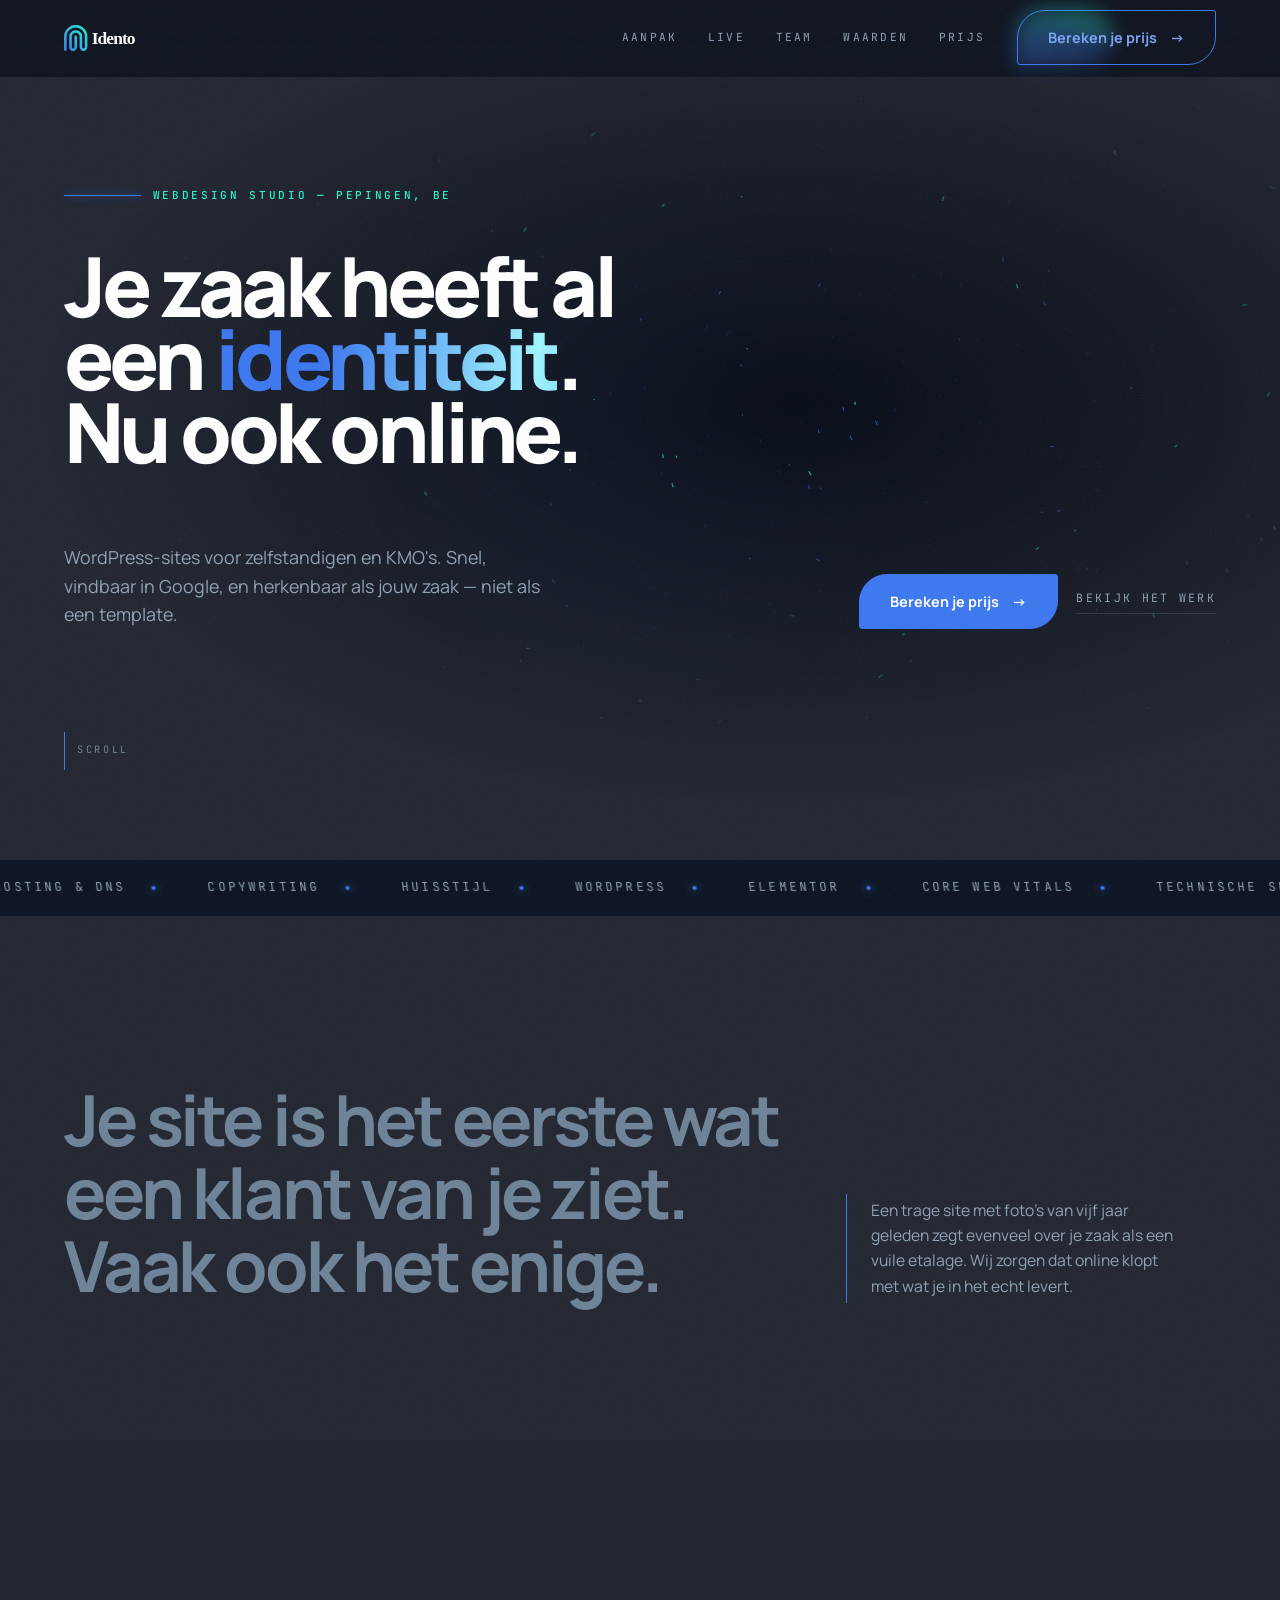
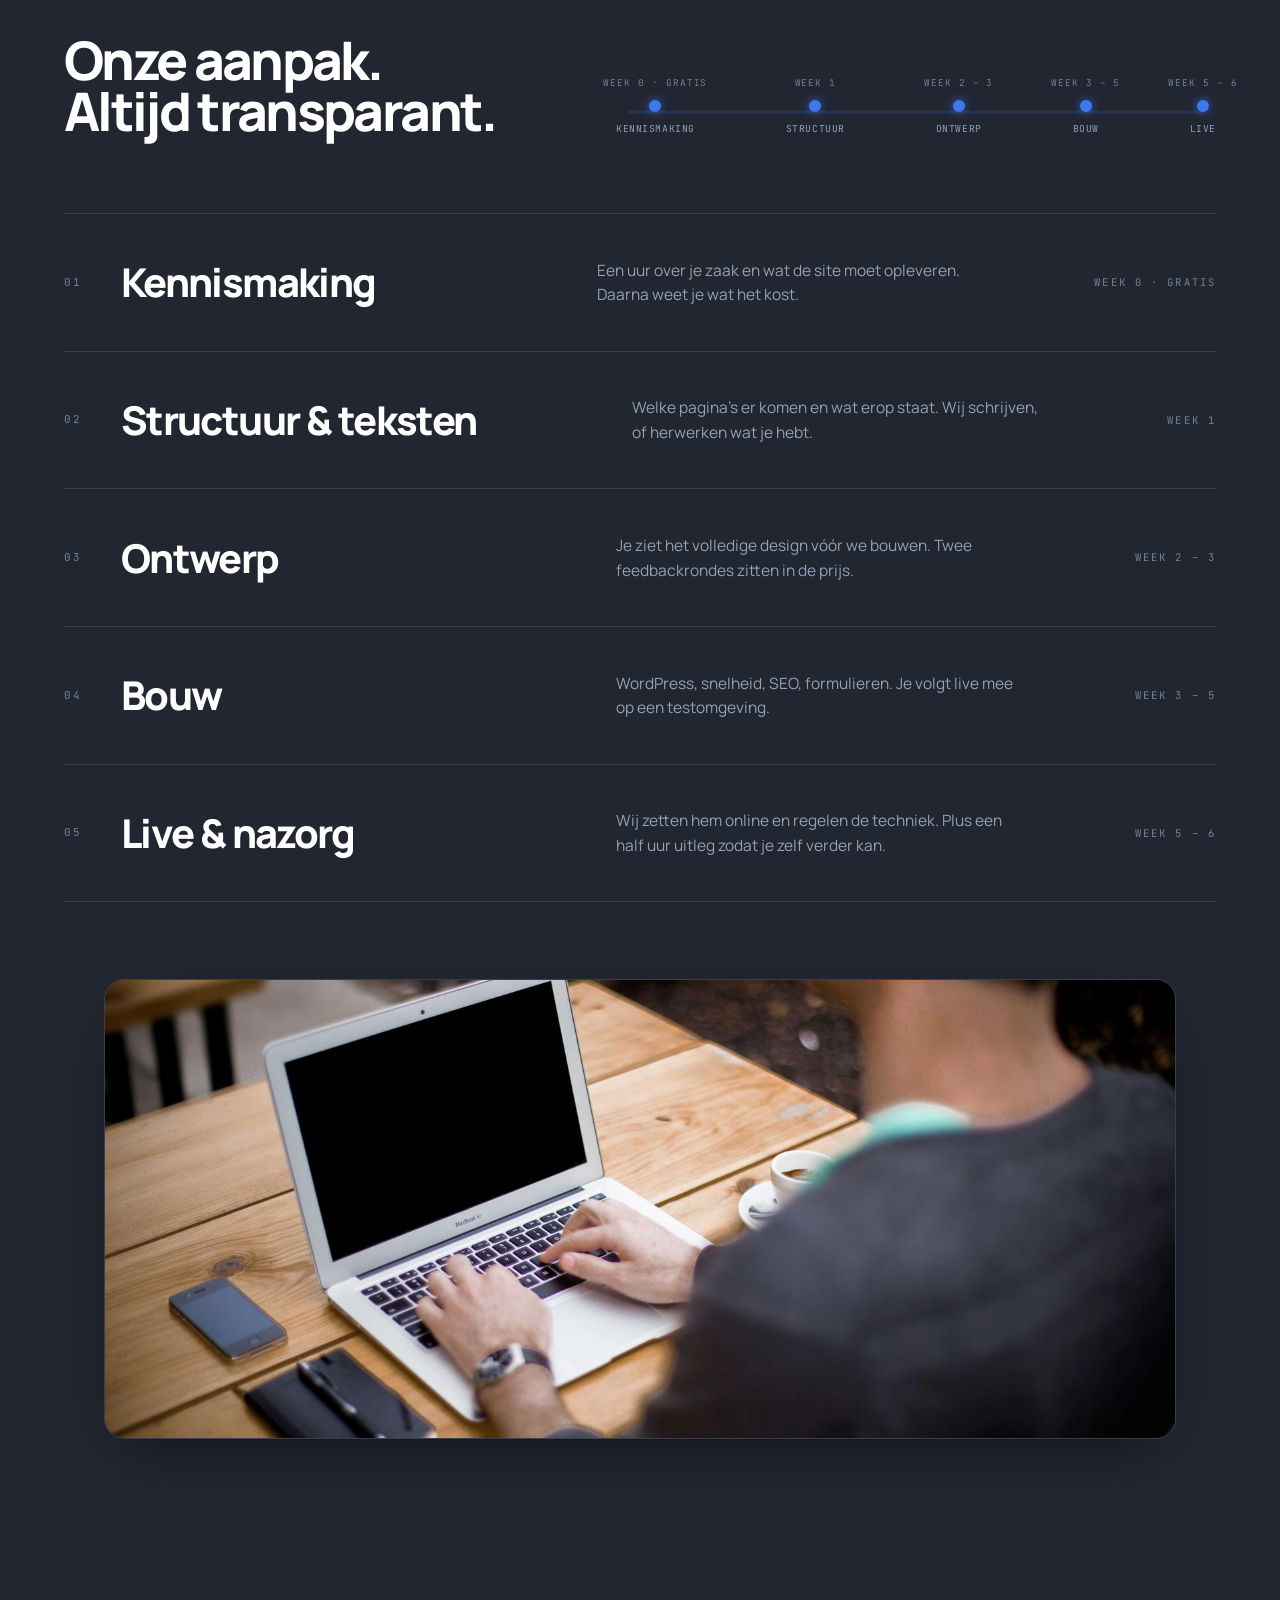
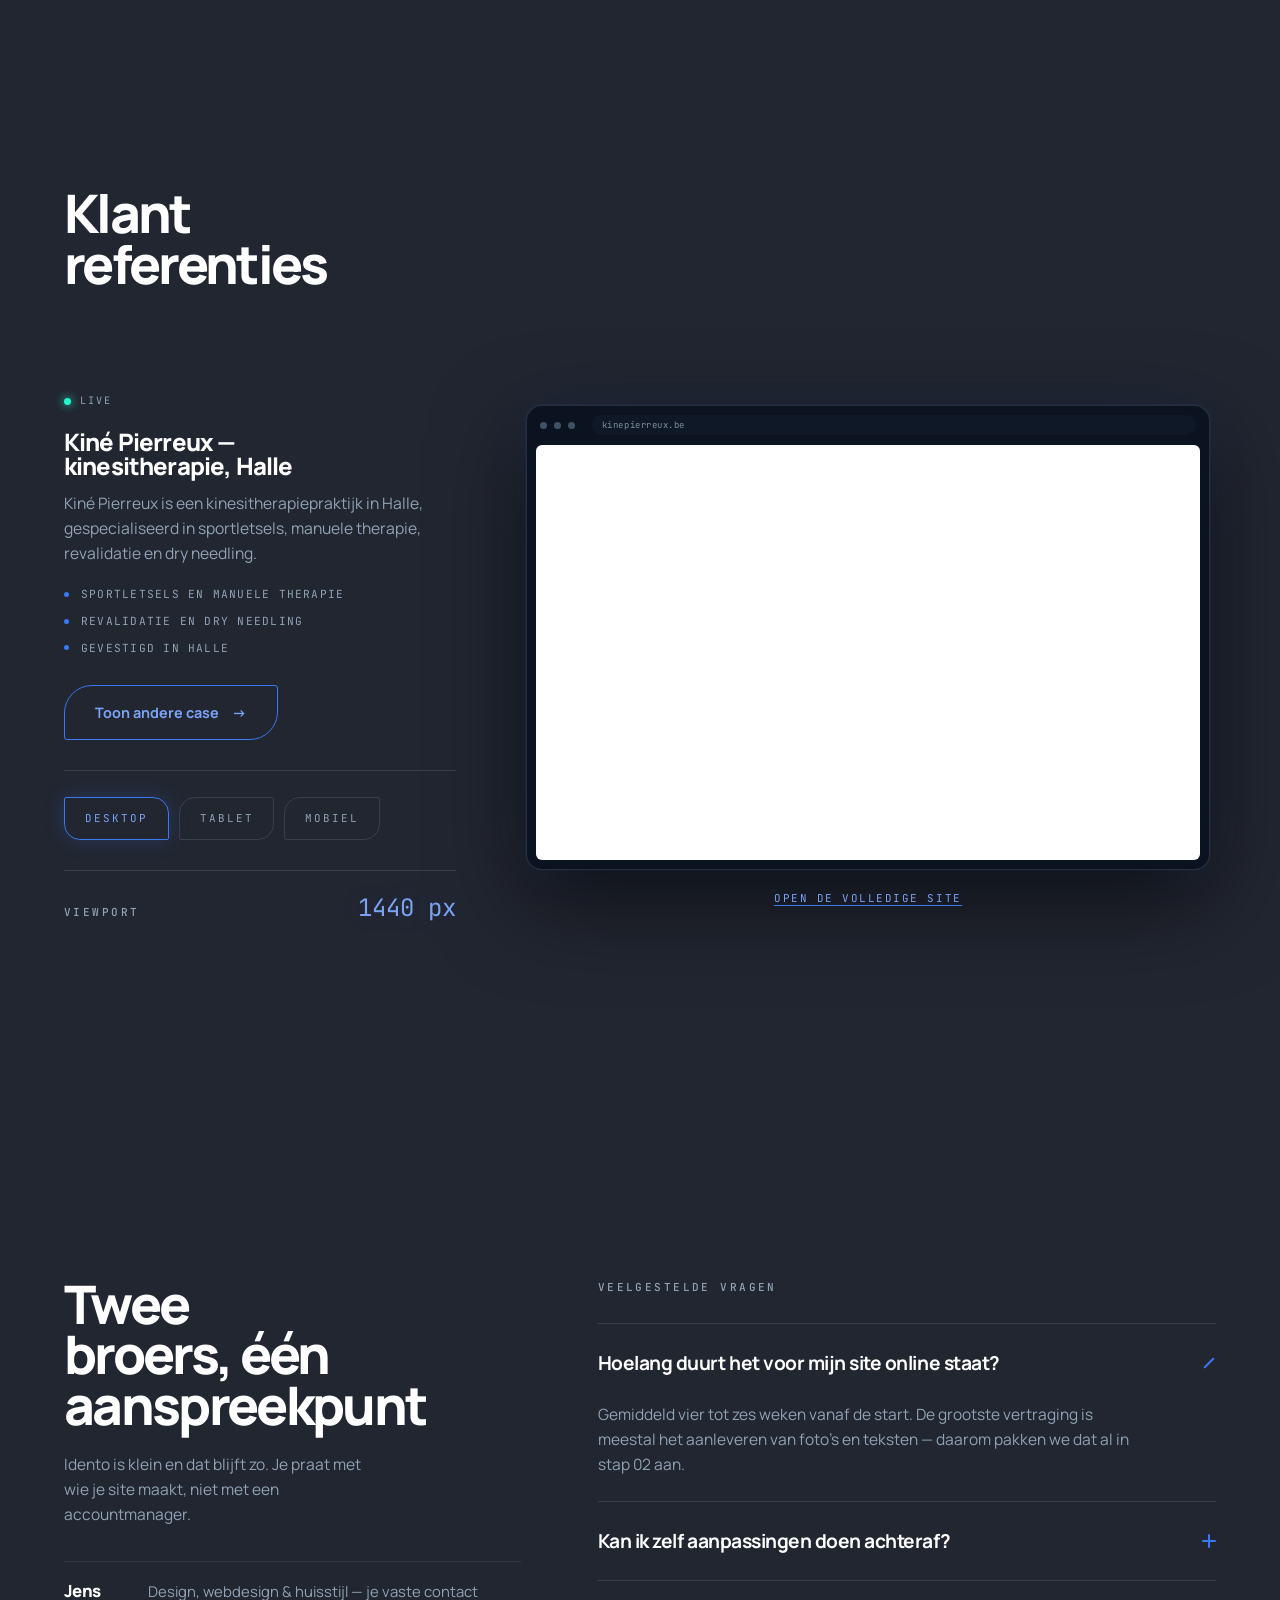
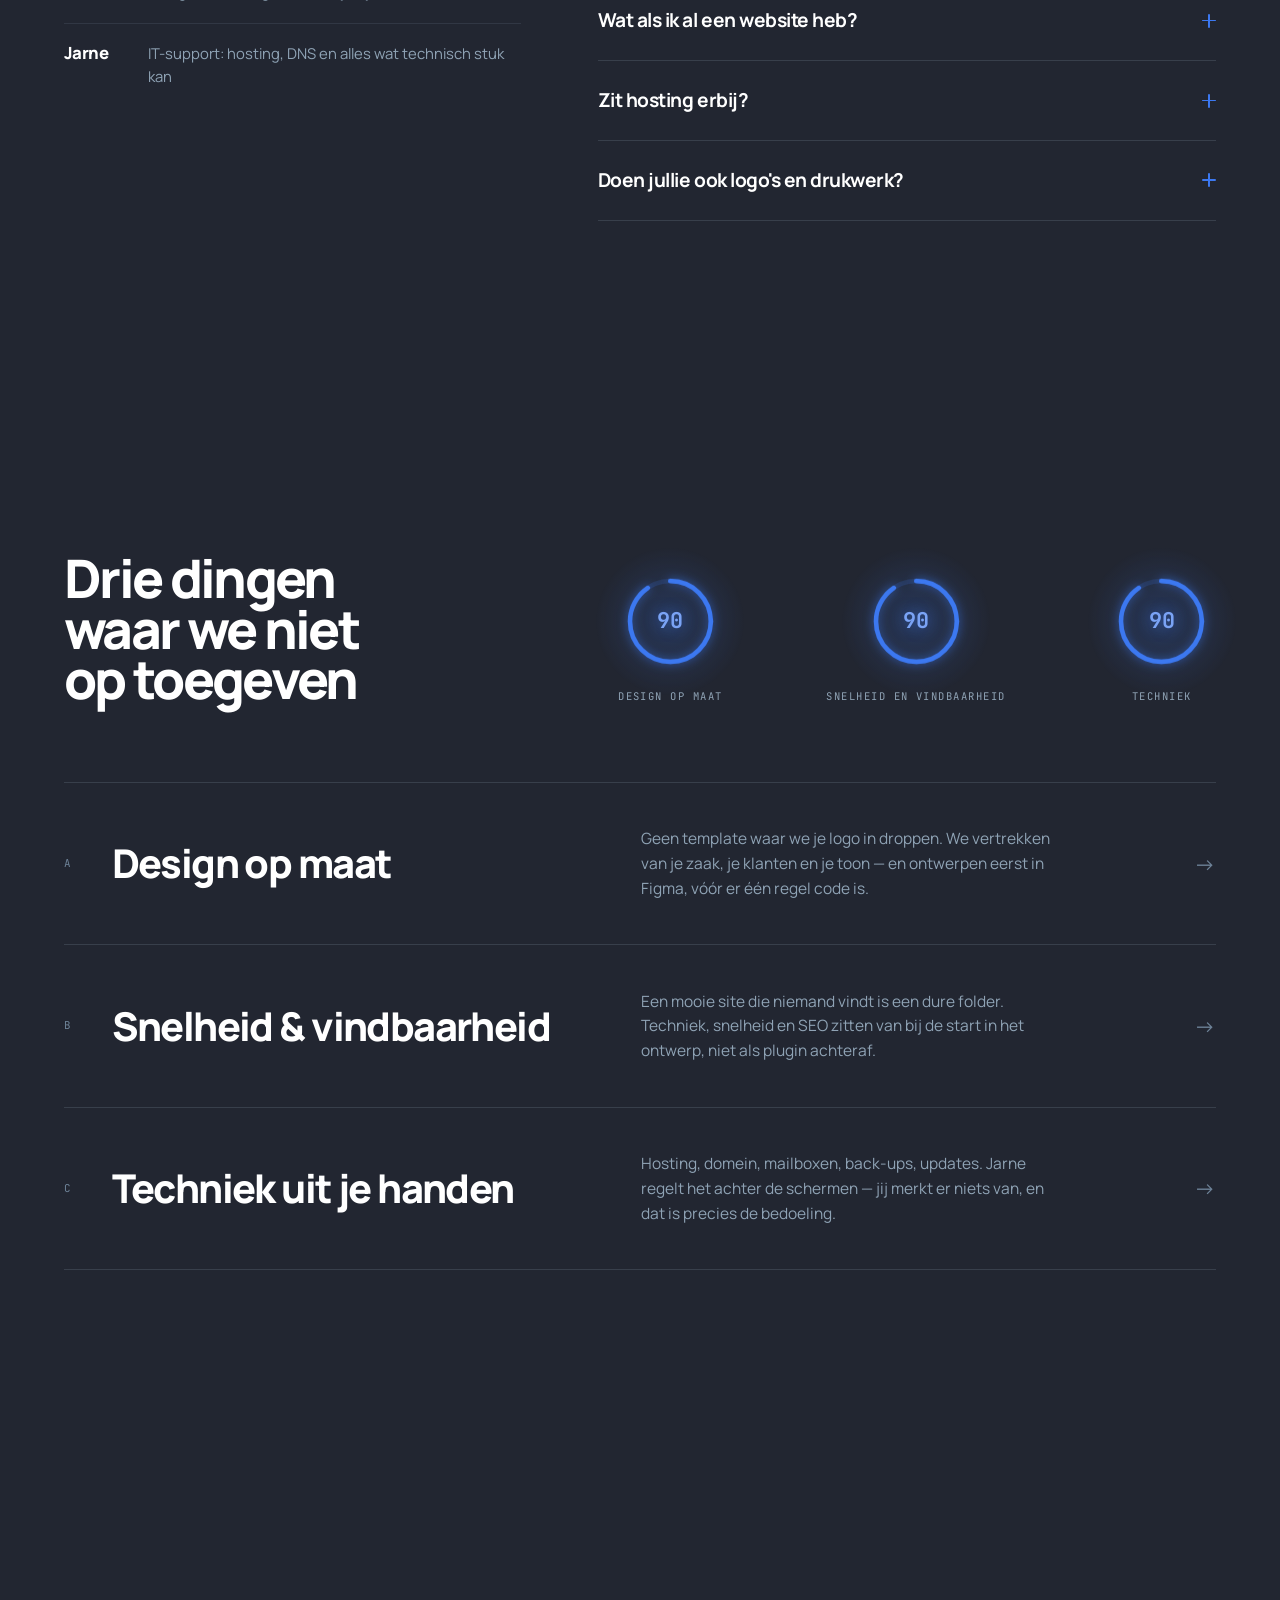
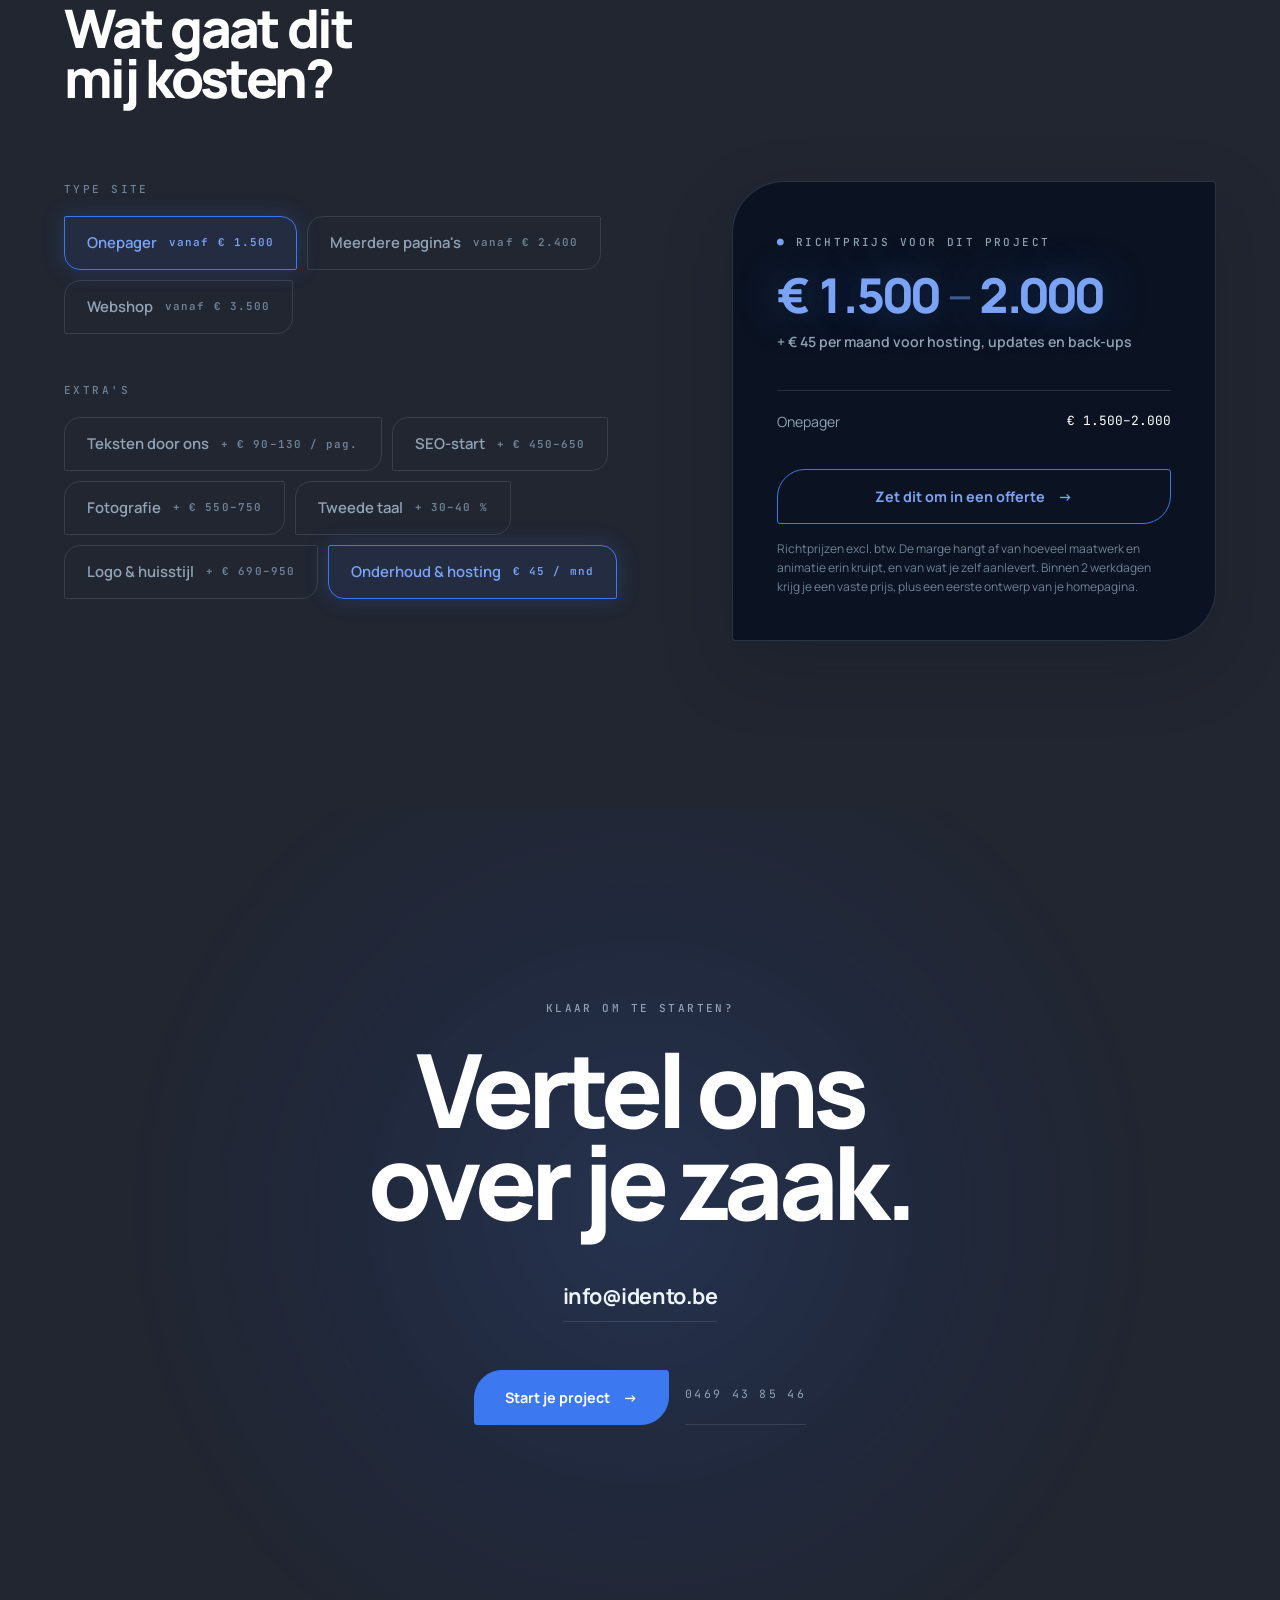
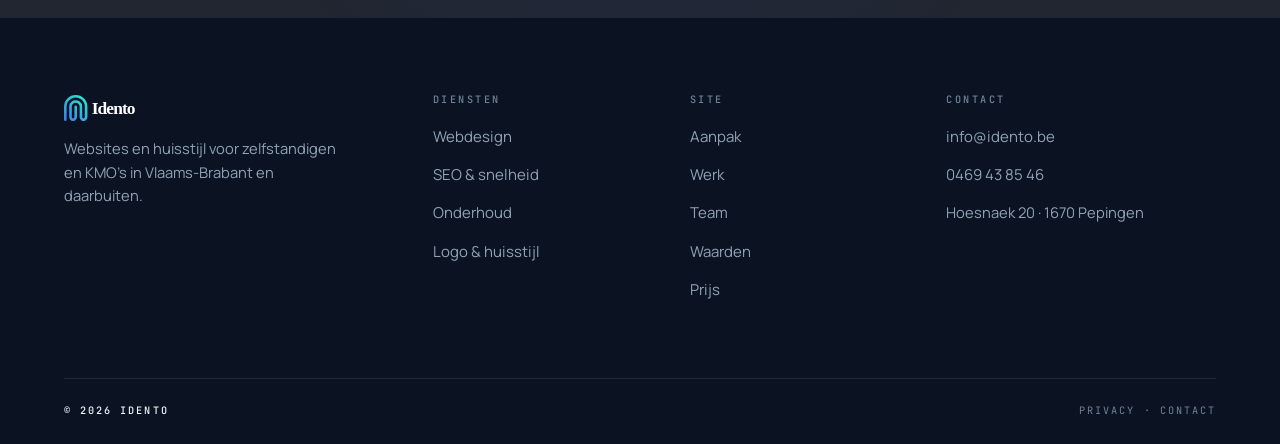
==== commit fe75ef29: "Herorden homepage-secties, werk navigatie bij, voeg scroll-to-top toe Nieuwe volgorde na de statemen" ====
--- a/index.html
+++ b/index.html
@@ -73,6 +73,9 @@
 
   <div class="progress-bar" aria-hidden="true"><div class="progress-bar-fill" id="progressFill"></div></div>
   <div class="grain" aria-hidden="true"></div>
+  <button class="scroll-top" id="scrollTop" type="button" aria-label="Scroll naar boven">
+    <svg width="18" height="18" viewBox="0 0 24 24" fill="none" stroke="currentColor" stroke-width="2.4" stroke-linecap="round" stroke-linejoin="round" aria-hidden="true"><path d="M12 19V5M5 12l7-7 7 7"/></svg>
+  </button>
   <div id="spot" aria-hidden="true" style="position:fixed;width:640px;height:640px;left:0;top:0;z-index:0;pointer-events:none;display:none;background:radial-gradient(circle,rgba(60,120,240,.075) 0%,rgba(60,120,240,0) 62%);transform:translate(-9999px,-9999px)"></div>
 
   <!-- ===================== NAV ===================== -->
@@ -83,10 +86,11 @@
       </a>
       <div class="nav-links">
         <nav class="nav-links-list" aria-label="Hoofdnavigatie">
-          <a href="#aanpak">Aanpak</a>
+          <a href="#traject">Aanpak</a>
           <a href="#live">Live</a>
+          <a href="#vragen">Team</a>
+          <a href="#aanpak">Waarden</a>
           <a href="#prijs">Prijs</a>
-          <a href="#vragen">Vragen</a>
         </nav>
         <div class="nav-cta">
           <a class="btn nav-pulse-btn" href="#prijs">Bereken je prijs <span class="arw">&rarr;</span></a>
@@ -143,121 +147,7 @@
       </div>
     </section>
 
-    <!-- ===================== 01 · AANPAK ===================== -->
-    <section class="section" id="aanpak">
-      <div class="wrap">
-        <div class="section-head">
-          <h2 class="h-lg reveal" style="max-width:13ch">Drie dingen waar we niet op toegeven</h2>
-          <!-- Streefdoel, geen gemeten score: bij Idento is 100% de lat, geen
-               "gemiddeld goed genoeg". Vandaar dat alle drie naar 100 lopen. -->
-          <div class="score-board reveal" id="scoreBoard" role="img" aria-label="Streefdoel: design op maat, snelheid en vindbaarheid, en techniek elk op 100 van de 100">
-            <div class="score-ring" data-target="100">
-              <div class="ring-visual">
-                <svg viewBox="0 0 140 140" aria-hidden="true">
-                  <circle class="ring-track" cx="70" cy="70" r="52"></circle>
-                  <circle class="ring-fill" cx="70" cy="70" r="52" style="--score:100"></circle>
-                </svg>
-                <span class="ring-value">100</span>
-                <span class="ring-check" aria-hidden="true">&#10003;</span>
-              </div>
-              <span class="ring-label">Design op maat</span>
-            </div>
-            <div class="score-ring" data-target="100">
-              <div class="ring-visual">
-                <svg viewBox="0 0 140 140" aria-hidden="true">
-                  <circle class="ring-track" cx="70" cy="70" r="52"></circle>
-                  <circle class="ring-fill" cx="70" cy="70" r="52" style="--score:100"></circle>
-                </svg>
-                <span class="ring-value">100</span>
-                <span class="ring-check" aria-hidden="true">&#10003;</span>
-              </div>
-              <span class="ring-label">Snelheid en vindbaarheid</span>
-            </div>
-            <div class="score-ring" data-target="100">
-              <div class="ring-visual">
-                <svg viewBox="0 0 140 140" aria-hidden="true">
-                  <circle class="ring-track" cx="70" cy="70" r="52"></circle>
-                  <circle class="ring-fill" cx="70" cy="70" r="52" style="--score:100"></circle>
-                </svg>
-                <span class="ring-value">100</span>
-                <span class="ring-check" aria-hidden="true">&#10003;</span>
-              </div>
-              <span class="ring-label">Techniek</span>
-            </div>
-          </div>
-        </div>
-
-        <div class="rows">
-          <article class="row reveal">
-            <span class="idx">A</span>
-            <h3>Design op maat</h3>
-            <p>Geen template waar we je logo in droppen. We vertrekken van je zaak, je klanten en je toon — en ontwerpen eerst in Figma, vóór er één regel code is.</p>
-            <span class="go" aria-hidden="true">&rarr;</span>
-          </article>
-          <article class="row reveal">
-            <span class="idx">B</span>
-            <h3>Snelheid &amp; vindbaarheid</h3>
-            <p>Een mooie site die niemand vindt is een dure folder. Techniek, snelheid en SEO zitten van bij de start in het ontwerp, niet als plugin achteraf.</p>
-            <span class="go" aria-hidden="true">&rarr;</span>
-          </article>
-          <article class="row reveal">
-            <span class="idx">C</span>
-            <h3>Techniek uit je handen</h3>
-            <p>Hosting, domein, mailboxen, back-ups, updates. Jarne regelt het achter de schermen — jij merkt er niets van, en dat is precies de bedoeling.</p>
-            <span class="go" aria-hidden="true">&rarr;</span>
-          </article>
-        </div>
-      </div>
-    </section>
-
-    <!-- ===================== 02 · LIVE CASE ===================== -->
-    <section class="section" id="live">
-      <div class="wrap">
-        <div class="section-head">
-          <h2 class="h-lg reveal" style="max-width:11ch">Klant referenties</h2>
-        </div>
-
-        <div class="demo">
-          <div class="demo-side reveal">
-            <span class="demo-tag"><span class="live-dot"></span>Live</span>
-            <h3 class="case-title" id="caseTitle">Korst — bedrijfscatering, regio Gent</h3>
-            <p id="caseDesc">Korst levert dagverse ontbijt-, lunch- en aperoboxen aan kantoren rond Gent.</p>
-            <ul class="case-facts" id="caseFacts"></ul>
-
-            <div class="case-nav">
-              <button class="btn" id="caseNext" type="button">Toon andere case <span class="arw">&rarr;</span></button>
-            </div>
-
-            <div class="case-split"></div>
-
-            <div class="dev-chips" role="group" aria-label="Kies een schermformaat">
-              <button class="dchip is-on" type="button" data-device="desktop">Desktop</button>
-              <button class="dchip" type="button" data-device="tablet">Tablet</button>
-              <button class="dchip" type="button" data-device="mobile">Mobiel</button>
-            </div>
-            <div class="readout">
-              <span class="mono">Viewport</span>
-              <span class="w" id="viewportWidth">1440 px</span>
-            </div>
-          </div>
-
-          <div class="stage">
-            <div class="frame is-desktop" id="caseFrame">
-              <div class="bezel">
-                <div class="chrome" aria-hidden="true"><i></i><i></i><i></i><span class="url">idento-studio.github.io/korst/</span></div>
-                <div class="vp" id="caseViewport">
-                  <div class="notch" aria-hidden="true"></div>
-                  <iframe id="caseSite" title="Live voorbeeld van een gerealiseerd project" loading="lazy" referrerpolicy="no-referrer"></iframe>
-                </div>
-              </div>
-              <p class="fallback"><a id="caseLink" href="https://idento-studio.github.io/korst/" target="_blank" rel="noopener">open de volledige site</a></p>
-            </div>
-          </div>
-        </div>
-      </div>
-    </section>
-
-    <!-- ===================== 03 · TRAJECT ===================== -->
+    <!-- ===================== 01 · TRAJECT ===================== -->
     <section class="section" id="traject">
       <div class="wrap">
         <div class="section-head">
@@ -298,57 +188,54 @@
       </div>
     </section>
 
-
-    <!-- ===================== 05 · PRIJS ===================== -->
-    <section class="section" id="prijs">
+    <!-- ===================== 02 · LIVE CASE ===================== -->
+    <section class="section" id="live">
       <div class="wrap">
         <div class="section-head">
-          <h2 class="h-lg reveal" style="max-width:12ch">Wat gaat dit mij kosten?</h2>
-        </div>
-
-        <div class="calc">
-          <div class="reveal">
-            <fieldset class="calc-field">
-              <div class="calc-label"><span class="mono">Type site</span></div>
-              <div class="chips">
-                <label class="chip"><input type="radio" name="sitetype" id="typeOne" value="one" checked><span>Onepager <em>vanaf € 1.500</em></span></label>
-                <label class="chip"><input type="radio" name="sitetype" id="typeMulti" value="multi"><span>Meerdere pagina's <em>vanaf € 2.400</em></span></label>
-                <label class="chip"><input type="radio" name="sitetype" id="typeShop" value="shop"><span>Webshop <em>vanaf € 3.500</em></span></label>
-              </div>
-            </fieldset>
-
-            <fieldset class="calc-field" id="calcPagesField">
-              <div class="calc-label"><span class="mono">Aantal pagina's</span><span class="rng-val" id="calcPagesOut">05</span></div>
-              <input type="range" id="calcPages" min="1" max="12" value="5" step="1" aria-label="Aantal pagina's">
-              <div class="rng-cap"><span class="mono">01</span><span class="mono">12+</span></div>
-            </fieldset>
-
-            <fieldset class="calc-field">
-              <div class="calc-label"><span class="mono">Extra's</span></div>
-              <div class="chips">
-                <label class="chip"><input type="checkbox" id="optCopy"><span>Teksten door ons <em>+ € 90–130 / pag.</em></span></label>
-                <label class="chip"><input type="checkbox" id="optSeo"><span>SEO-start <em>+ € 450–650</em></span></label>
-                <label class="chip"><input type="checkbox" id="optPhoto"><span>Fotografie <em>+ € 550–750</em></span></label>
-                <label class="chip"><input type="checkbox" id="optLang"><span>Tweede taal <em>+ 30–40 %</em></span></label>
-                <label class="chip"><input type="checkbox" id="optLogo"><span>Logo &amp; huisstijl <em>+ € 690–950</em></span></label>
-                <label class="chip"><input type="checkbox" id="optCare" checked><span>Onderhoud &amp; hosting <em>€ 45 / mnd</em></span></label>
-              </div>
-            </fieldset>
-          </div>
-
-          <aside class="quote-box reveal">
-            <span class="mono"><span class="c">●</span> Richtprijs voor dit project</span>
-            <div class="big-price"><span id="priceLow">€ 1.500</span><i>–</i><span id="priceHigh">2.000</span></div>
-            <p class="sub-price" id="calcMonthly">+ € 45 per maand voor hosting, updates en back-ups</p>
-            <div class="spec" id="calcSpec"></div>
-            <a class="btn" href="contact/">Zet dit om in een offerte <span class="arw">&rarr;</span></a>
-            <p class="fine">Richtprijzen excl. btw. De marge hangt af van hoeveel maatwerk en animatie erin kruipt, en van wat je zelf aanlevert. Binnen 2 werkdagen krijg je een vaste prijs, plus een eerste ontwerp van je homepagina.</p>
-          </aside>
-        </div>
-      </div>
-    </section>
-
-    <!-- ===================== 06 · WIE + VRAGEN ===================== -->
+          <h2 class="h-lg reveal" style="max-width:11ch">Klant referenties</h2>
+        </div>
+
+        <div class="demo">
+          <div class="demo-side reveal">
+            <span class="demo-tag"><span class="live-dot"></span>Live</span>
+            <h3 class="case-title" id="caseTitle">Korst — bedrijfscatering, regio Gent</h3>
+            <p id="caseDesc">Korst levert dagverse ontbijt-, lunch- en aperoboxen aan kantoren rond Gent.</p>
+            <ul class="case-facts" id="caseFacts"></ul>
+
+            <div class="case-nav">
+              <button class="btn" id="caseNext" type="button">Toon andere case <span class="arw">&rarr;</span></button>
+            </div>
+
+            <div class="case-split"></div>
+
+            <div class="dev-chips" role="group" aria-label="Kies een schermformaat">
+              <button class="dchip is-on" type="button" data-device="desktop">Desktop</button>
+              <button class="dchip" type="button" data-device="tablet">Tablet</button>
+              <button class="dchip" type="button" data-device="mobile">Mobiel</button>
+            </div>
+            <div class="readout">
+              <span class="mono">Viewport</span>
+              <span class="w" id="viewportWidth">1440 px</span>
+            </div>
+          </div>
+
+          <div class="stage">
+            <div class="frame is-desktop" id="caseFrame">
+              <div class="bezel">
+                <div class="chrome" aria-hidden="true"><i></i><i></i><i></i><span class="url">idento-studio.github.io/korst/</span></div>
+                <div class="vp" id="caseViewport">
+                  <div class="notch" aria-hidden="true"></div>
+                  <iframe id="caseSite" title="Live voorbeeld van een gerealiseerd project" loading="lazy" referrerpolicy="no-referrer"></iframe>
+                </div>
+              </div>
+              <p class="fallback"><a id="caseLink" href="https://idento-studio.github.io/korst/" target="_blank" rel="noopener">open de volledige site</a></p>
+            </div>
+          </div>
+        </div>
+      </div>
+    </section>
+
+    <!-- ===================== 03 · WIE + VRAGEN ===================== -->
     <section class="section" id="vragen">
       <div class="wrap split">
         <div>
@@ -390,6 +277,122 @@
       </div>
     </section>
 
+    <!-- ===================== 04 · AANPAK ===================== -->
+    <section class="section" id="aanpak">
+      <div class="wrap">
+        <div class="section-head">
+          <h2 class="h-lg reveal" style="max-width:13ch">Drie dingen waar we niet op toegeven</h2>
+          <!-- Streefdoel, geen gemeten score: bij Idento is 100% de lat, geen
+               "gemiddeld goed genoeg". Vandaar dat alle drie naar 100 lopen. -->
+          <div class="score-board reveal" id="scoreBoard" role="img" aria-label="Streefdoel: design op maat, snelheid en vindbaarheid, en techniek elk op 100 van de 100">
+            <div class="score-ring" data-target="100">
+              <div class="ring-visual">
+                <svg viewBox="0 0 140 140" aria-hidden="true">
+                  <circle class="ring-track" cx="70" cy="70" r="52"></circle>
+                  <circle class="ring-fill" cx="70" cy="70" r="52" style="--score:100"></circle>
+                </svg>
+                <span class="ring-value">100</span>
+                <span class="ring-check" aria-hidden="true">&#10003;</span>
+              </div>
+              <span class="ring-label">Design op maat</span>
+            </div>
+            <div class="score-ring" data-target="100">
+              <div class="ring-visual">
+                <svg viewBox="0 0 140 140" aria-hidden="true">
+                  <circle class="ring-track" cx="70" cy="70" r="52"></circle>
+                  <circle class="ring-fill" cx="70" cy="70" r="52" style="--score:100"></circle>
+                </svg>
+                <span class="ring-value">100</span>
+                <span class="ring-check" aria-hidden="true">&#10003;</span>
+              </div>
+              <span class="ring-label">Snelheid en vindbaarheid</span>
+            </div>
+            <div class="score-ring" data-target="100">
+              <div class="ring-visual">
+                <svg viewBox="0 0 140 140" aria-hidden="true">
+                  <circle class="ring-track" cx="70" cy="70" r="52"></circle>
+                  <circle class="ring-fill" cx="70" cy="70" r="52" style="--score:100"></circle>
+                </svg>
+                <span class="ring-value">100</span>
+                <span class="ring-check" aria-hidden="true">&#10003;</span>
+              </div>
+              <span class="ring-label">Techniek</span>
+            </div>
+          </div>
+        </div>
+
+        <div class="rows">
+          <article class="row reveal">
+            <span class="idx">A</span>
+            <h3>Design op maat</h3>
+            <p>Geen template waar we je logo in droppen. We vertrekken van je zaak, je klanten en je toon — en ontwerpen eerst in Figma, vóór er één regel code is.</p>
+            <span class="go" aria-hidden="true">&rarr;</span>
+          </article>
+          <article class="row reveal">
+            <span class="idx">B</span>
+            <h3>Snelheid &amp; vindbaarheid</h3>
+            <p>Een mooie site die niemand vindt is een dure folder. Techniek, snelheid en SEO zitten van bij de start in het ontwerp, niet als plugin achteraf.</p>
+            <span class="go" aria-hidden="true">&rarr;</span>
+          </article>
+          <article class="row reveal">
+            <span class="idx">C</span>
+            <h3>Techniek uit je handen</h3>
+            <p>Hosting, domein, mailboxen, back-ups, updates. Jarne regelt het achter de schermen — jij merkt er niets van, en dat is precies de bedoeling.</p>
+            <span class="go" aria-hidden="true">&rarr;</span>
+          </article>
+        </div>
+      </div>
+    </section>
+
+    <!-- ===================== 05 · PRIJS ===================== -->
+    <section class="section" id="prijs">
+      <div class="wrap">
+        <div class="section-head">
+          <h2 class="h-lg reveal" style="max-width:12ch">Wat gaat dit mij kosten?</h2>
+        </div>
+
+        <div class="calc">
+          <div class="reveal">
+            <fieldset class="calc-field">
+              <div class="calc-label"><span class="mono">Type site</span></div>
+              <div class="chips">
+                <label class="chip"><input type="radio" name="sitetype" id="typeOne" value="one" checked><span>Onepager <em>vanaf € 1.500</em></span></label>
+                <label class="chip"><input type="radio" name="sitetype" id="typeMulti" value="multi"><span>Meerdere pagina's <em>vanaf € 2.400</em></span></label>
+                <label class="chip"><input type="radio" name="sitetype" id="typeShop" value="shop"><span>Webshop <em>vanaf € 3.500</em></span></label>
+              </div>
+            </fieldset>
+
+            <fieldset class="calc-field" id="calcPagesField">
+              <div class="calc-label"><span class="mono">Aantal pagina's</span><span class="rng-val" id="calcPagesOut">05</span></div>
+              <input type="range" id="calcPages" min="1" max="12" value="5" step="1" aria-label="Aantal pagina's">
+              <div class="rng-cap"><span class="mono">01</span><span class="mono">12+</span></div>
+            </fieldset>
+
+            <fieldset class="calc-field">
+              <div class="calc-label"><span class="mono">Extra's</span></div>
+              <div class="chips">
+                <label class="chip"><input type="checkbox" id="optCopy"><span>Teksten door ons <em>+ € 90–130 / pag.</em></span></label>
+                <label class="chip"><input type="checkbox" id="optSeo"><span>SEO-start <em>+ € 450–650</em></span></label>
+                <label class="chip"><input type="checkbox" id="optPhoto"><span>Fotografie <em>+ € 550–750</em></span></label>
+                <label class="chip"><input type="checkbox" id="optLang"><span>Tweede taal <em>+ 30–40 %</em></span></label>
+                <label class="chip"><input type="checkbox" id="optLogo"><span>Logo &amp; huisstijl <em>+ € 690–950</em></span></label>
+                <label class="chip"><input type="checkbox" id="optCare" checked><span>Onderhoud &amp; hosting <em>€ 45 / mnd</em></span></label>
+              </div>
+            </fieldset>
+          </div>
+
+          <aside class="quote-box reveal">
+            <span class="mono"><span class="c">●</span> Richtprijs voor dit project</span>
+            <div class="big-price"><span id="priceLow">€ 1.500</span><i>–</i><span id="priceHigh">2.000</span></div>
+            <p class="sub-price" id="calcMonthly">+ € 45 per maand voor hosting, updates en back-ups</p>
+            <div class="spec" id="calcSpec"></div>
+            <a class="btn" href="contact/">Zet dit om in een offerte <span class="arw">&rarr;</span></a>
+            <p class="fine">Richtprijzen excl. btw. De marge hangt af van hoeveel maatwerk en animatie erin kruipt, en van wat je zelf aanlevert. Binnen 2 werkdagen krijg je een vaste prijs, plus een eerste ontwerp van je homepagina.</p>
+          </aside>
+        </div>
+      </div>
+    </section>
+
     <!-- ===================== SLOT-CTA ===================== -->
     <section class="section cta-section" id="contact">
       <div class="cta-halo" aria-hidden="true"></div>
@@ -428,10 +431,11 @@
         <div>
           <h4>Site</h4>
           <ul>
+            <li><a href="#traject">Aanpak</a></li>
             <li><a href="#live">Werk</a></li>
-            <li><a href="#traject">Traject</a></li>
+            <li><a href="#vragen">Team</a></li>
+            <li><a href="#aanpak">Waarden</a></li>
             <li><a href="#prijs">Prijs</a></li>
-            <li><a href="#vragen">Vragen</a></li>
           </ul>
         </div>
         <div>
--- a/assets/css/layout.css
+++ b/assets/css/layout.css
@@ -22,6 +22,35 @@
 .skip-link:focus { top: var(--sp-4); }
 
 
+/* — Scroll naar boven — */
+.scroll-top {
+  position: fixed;
+  right: clamp(16px, 3vw, 32px);
+  bottom: clamp(16px, 3vw, 32px);
+  z-index: 60;
+  width: 46px;
+  height: 46px;
+  display: flex;
+  align-items: center;
+  justify-content: center;
+  background: var(--accent);
+  color: var(--text-strong);
+  border: none;
+  border-radius: var(--petal);
+  box-shadow: var(--shadow-soft);
+  cursor: pointer;
+  opacity: 0;
+  transform: translateY(12px) scale(0.9);
+  pointer-events: none;
+  transition: opacity 0.35s ease, transform 0.4s var(--ease), border-radius 0.5s var(--ease), box-shadow 0.3s ease;
+}
+.scroll-top.is-visible { opacity: 1; transform: translateY(0) scale(1); pointer-events: auto; }
+.scroll-top:hover { border-radius: var(--petal-alt); box-shadow: 0 0 24px var(--accent-shadow); }
+@media (prefers-reduced-motion: reduce) {
+  .scroll-top { transition: opacity 0.2s ease; }
+}
+
+
 /* — Container — */
 .wrap {
   width: 100%;
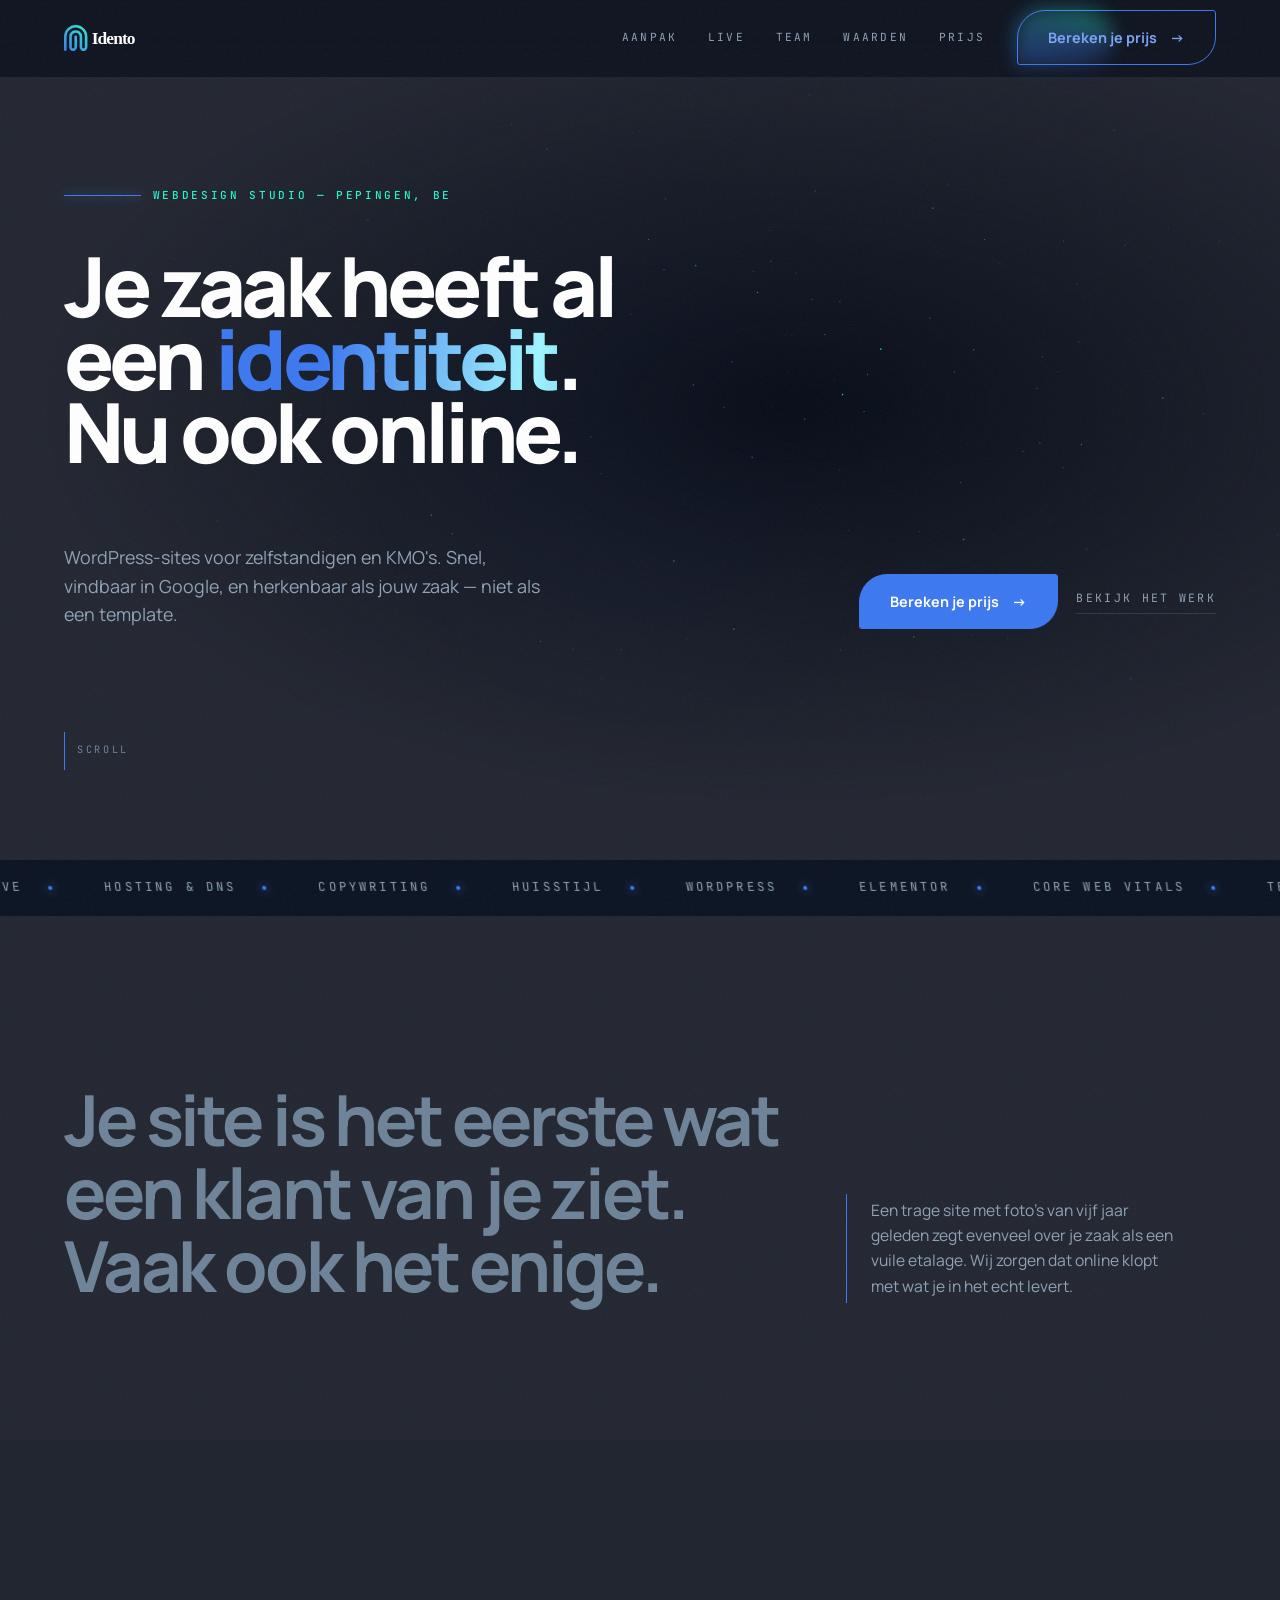
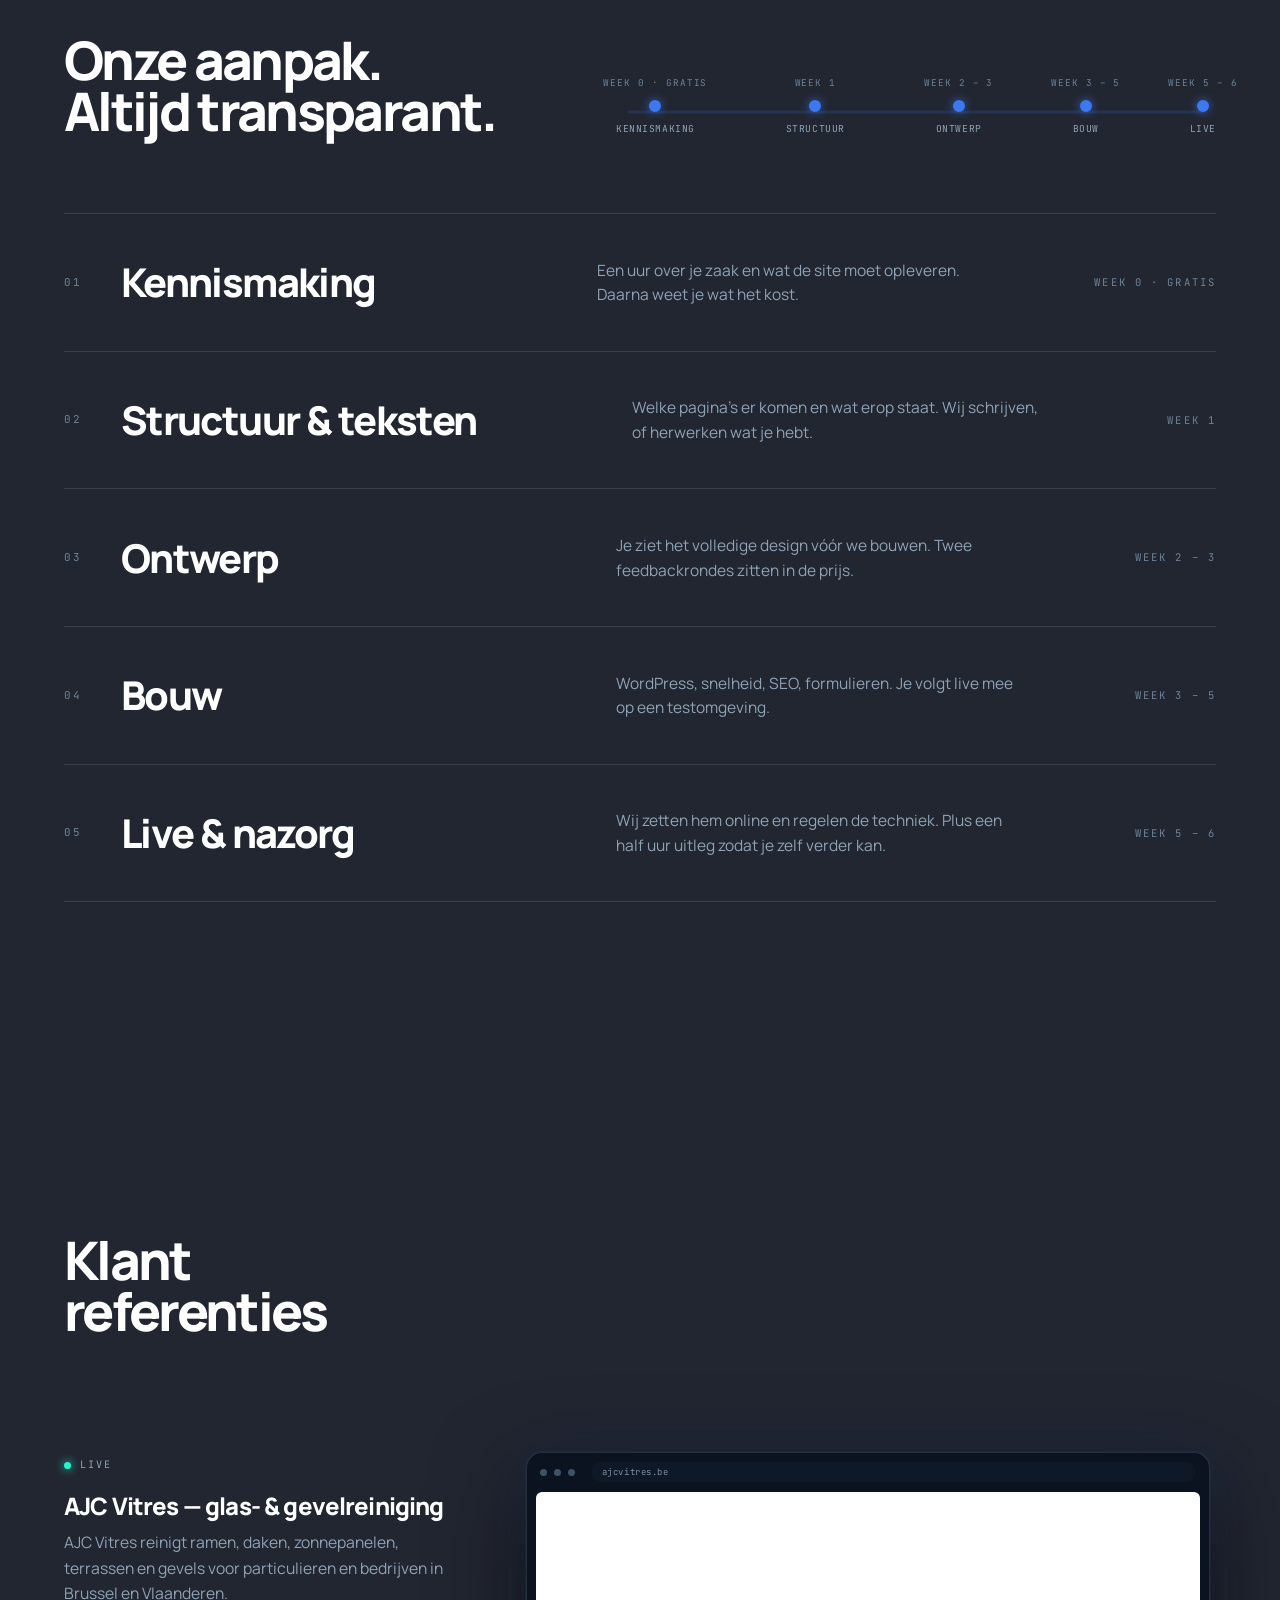
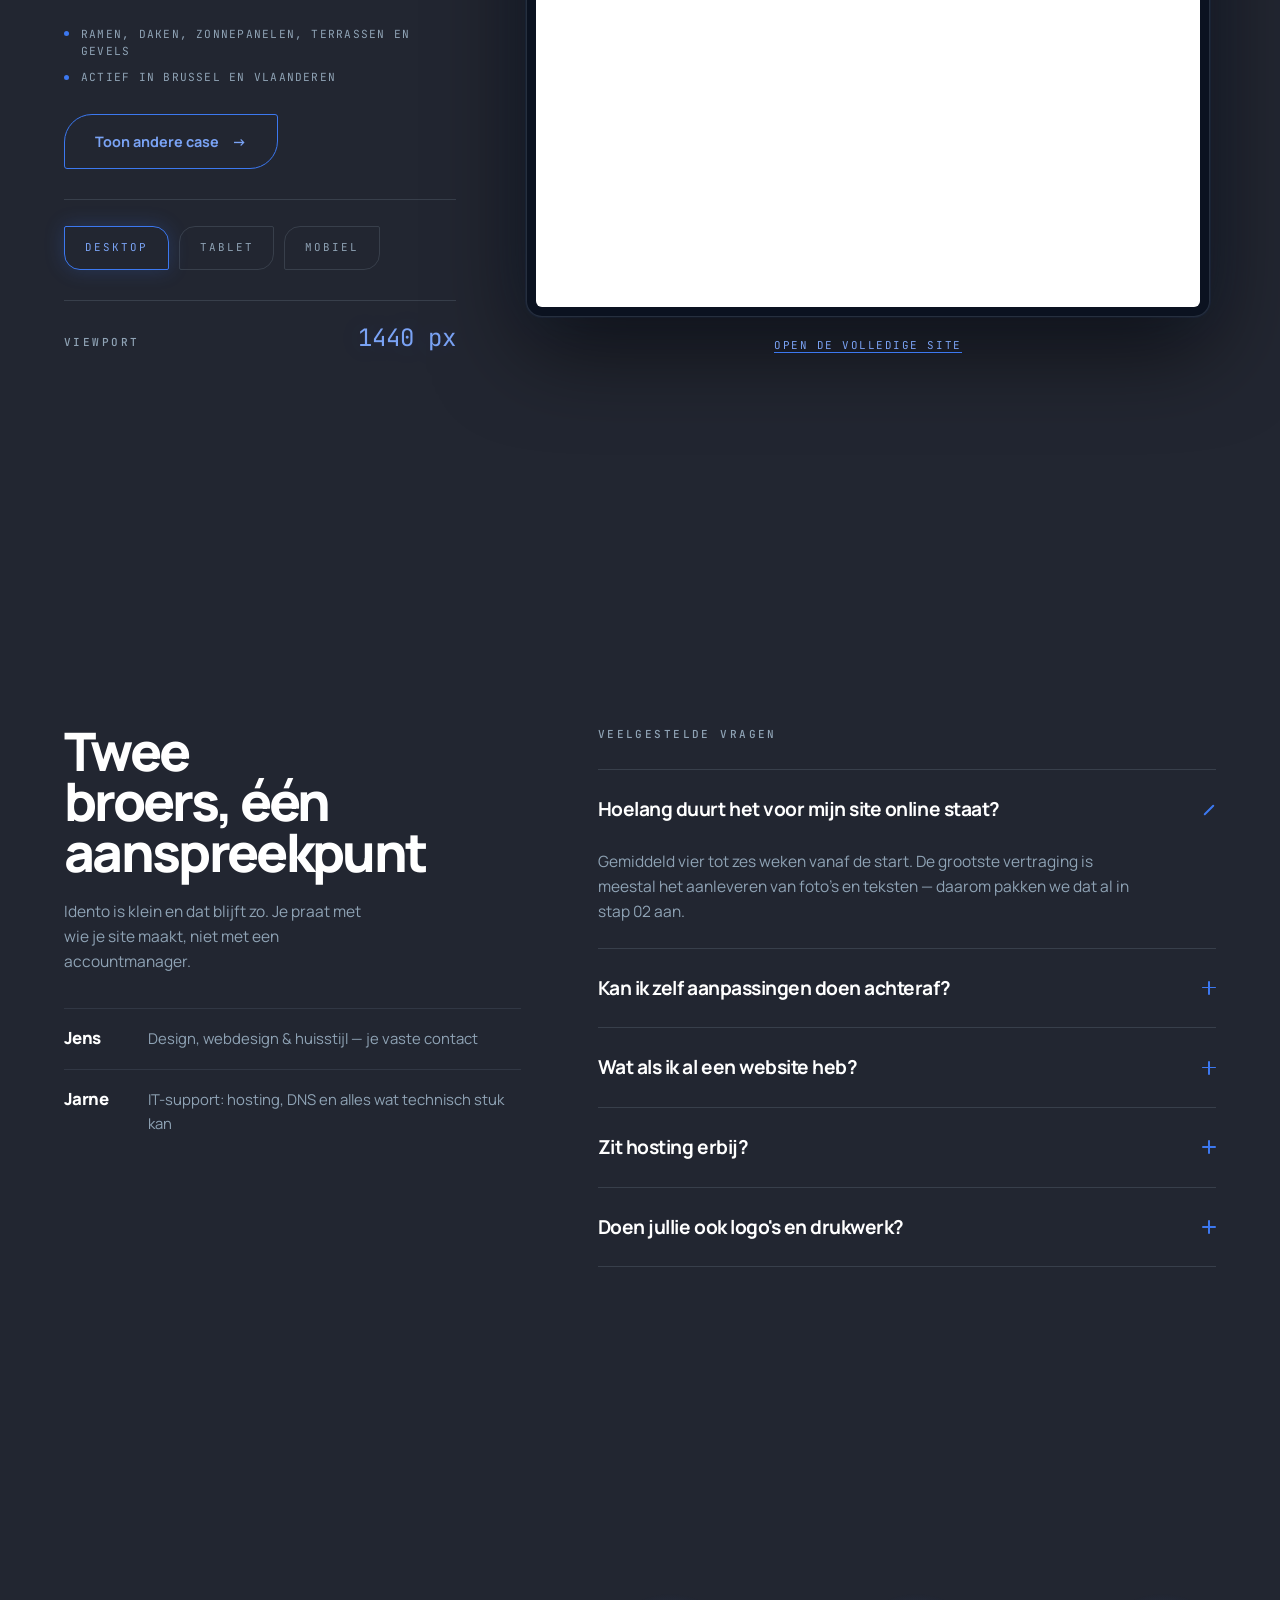
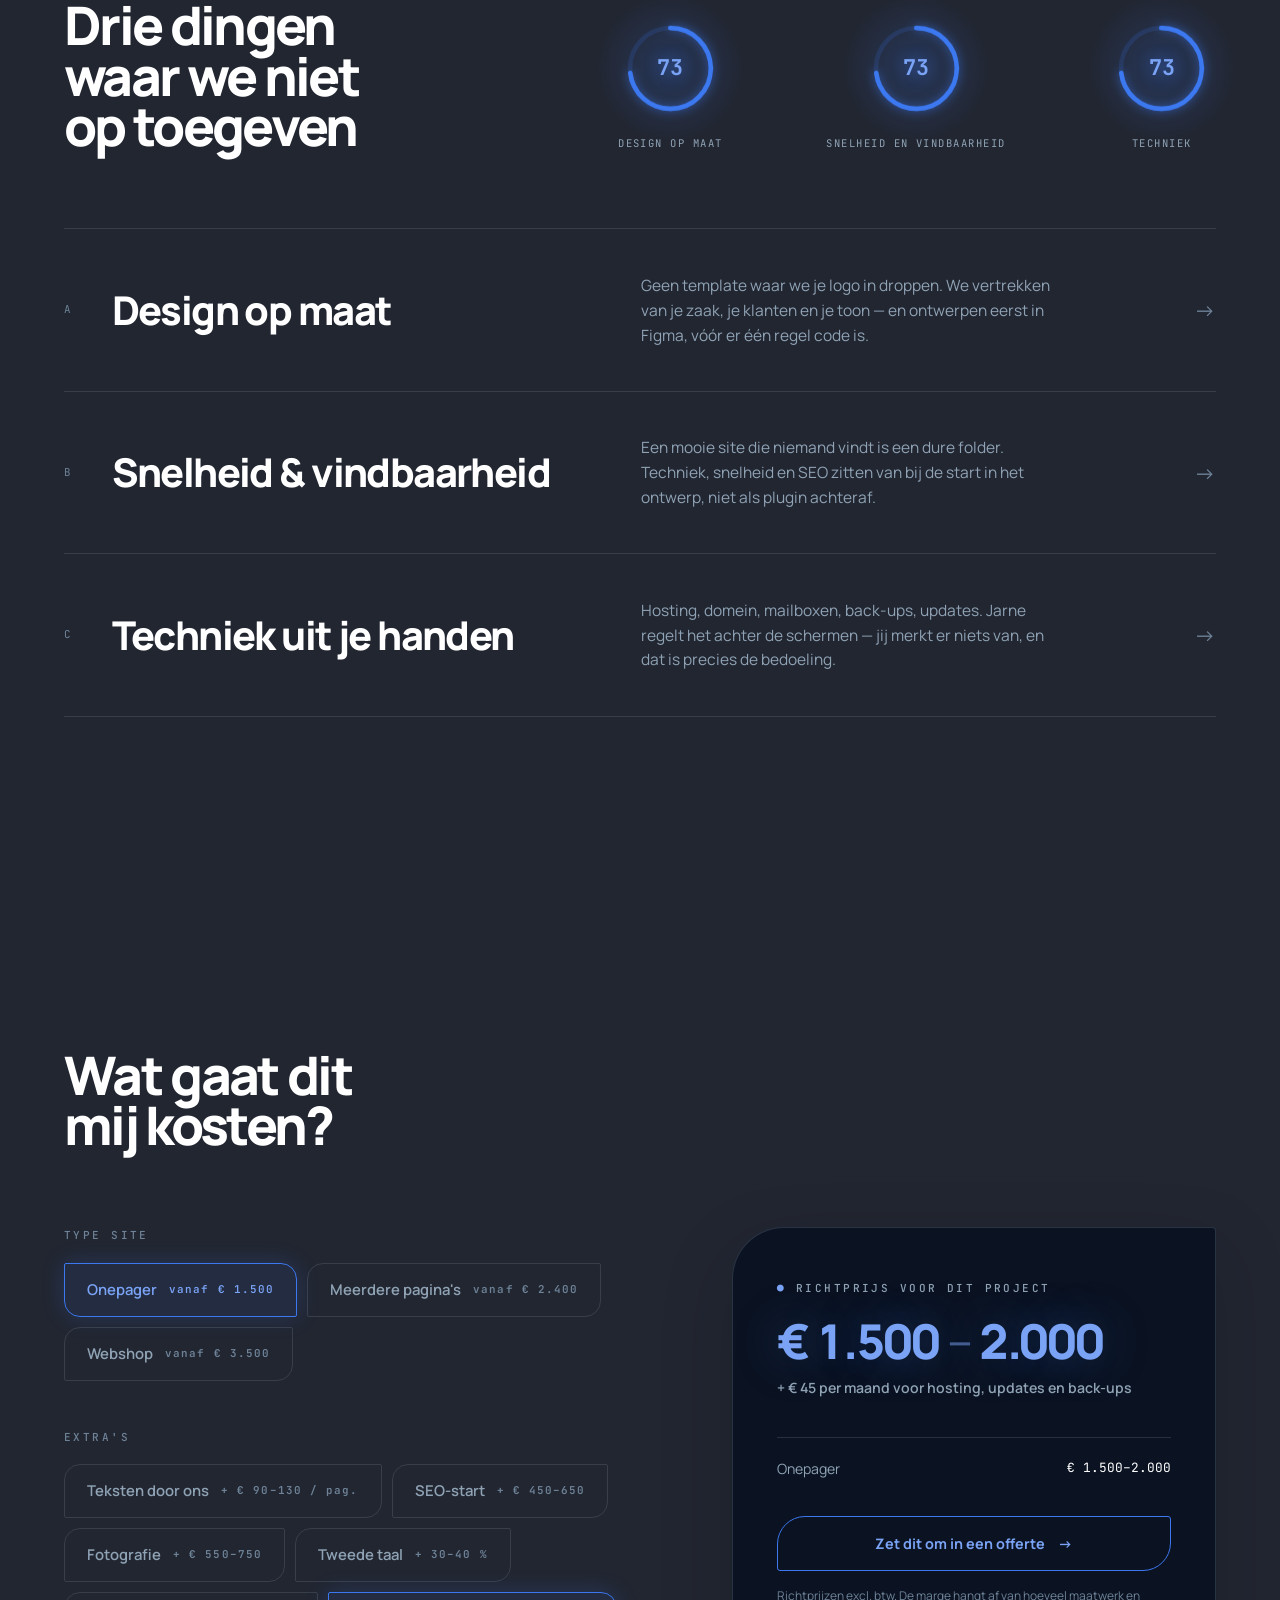
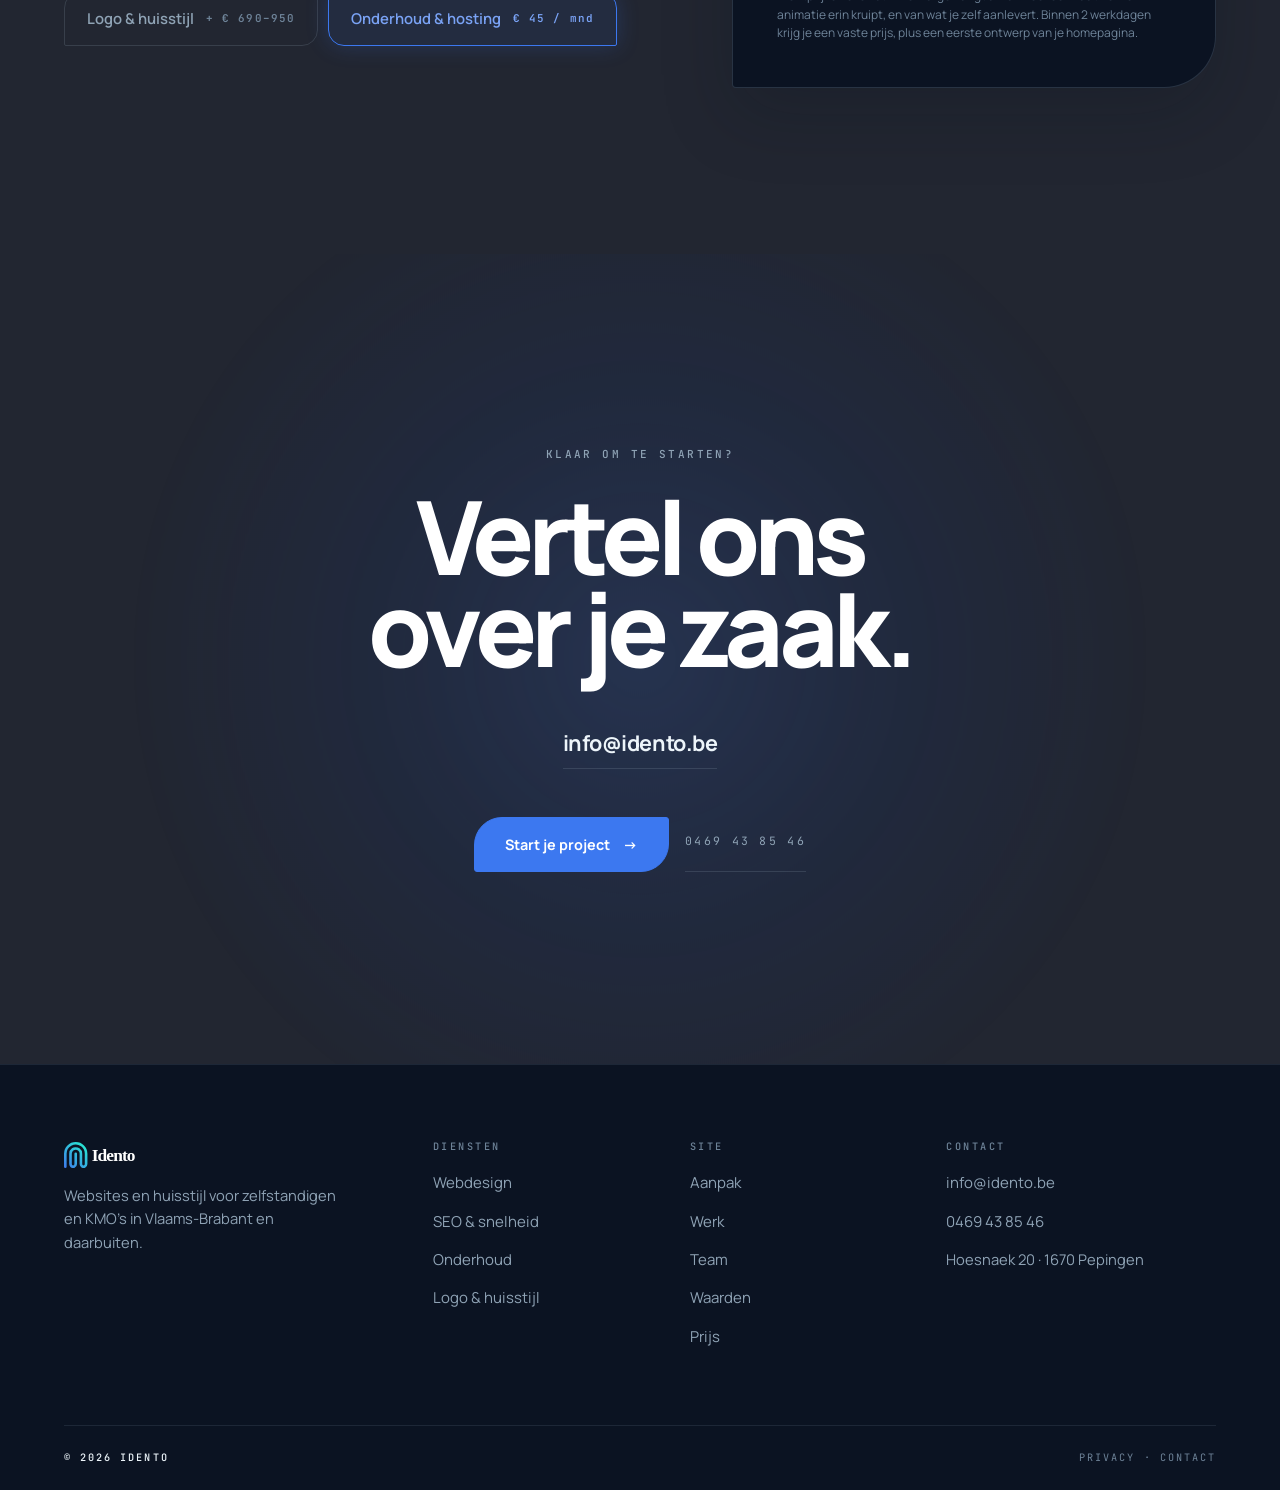
==== commit b27a64d0: "Verwijder de foto onder "Onze aanpak. Altijd transparant." Sectie eindigt nu na de vijf trajectstapp" ====
--- a/index.html
+++ b/index.html
@@ -180,11 +180,6 @@
           <article class="row reveal"><span class="idx">05</span><h3>Live &amp; nazorg</h3>
             <p>Wij zetten hem online en regelen de techniek. Plus een half uur uitleg zodat je zelf verder kan.</p><span class="meta">Week 5 – 6</span></article>
         </div>
-
-        <!-- Tijdelijke stockfoto ter goedkeuring — vervang door eigen klant-/werkfoto zodra beschikbaar. -->
-        <figure class="media-banner reveal">
-          <img src="assets/img/traject-mensen.jpg" alt="Iemand werkt op een laptop aan een terras, met koffie binnen handbereik" loading="lazy" width="1600" height="1000">
-        </figure>
       </div>
     </section>
 
--- a/assets/css/pages/home.css
+++ b/assets/css/pages/home.css
@@ -128,22 +128,6 @@
   padding-left: 24px;
   padding-block: 4px;
   font-size: 0.98rem;
-}
-
-/* Herbruikbare foto-banner: volle breedte, ongeacht of de ouder een
-   grid is (stmt-grid) of een gewone kolom (traject). */
-.media-banner {
-  grid-column: 1 / -1;
-  margin-top: clamp(48px, 6vw, 84px);
-  aspect-ratio: 21 / 9;
-  border-radius: var(--radius-lg);
-  border: 1px solid var(--border);
-  box-shadow: var(--shadow-soft);
-  overflow: hidden;
-}
-.media-banner img { width: 100%; height: 100%; object-fit: cover; display: block; }
-@media (max-width: 760px) {
-  .media-banner { aspect-ratio: 4 / 3; margin-top: clamp(32px, 8vw, 48px); }
 }
 
 /* Scoredashboard naast de "Drie dingen..."-titel: drie ringen die naar
